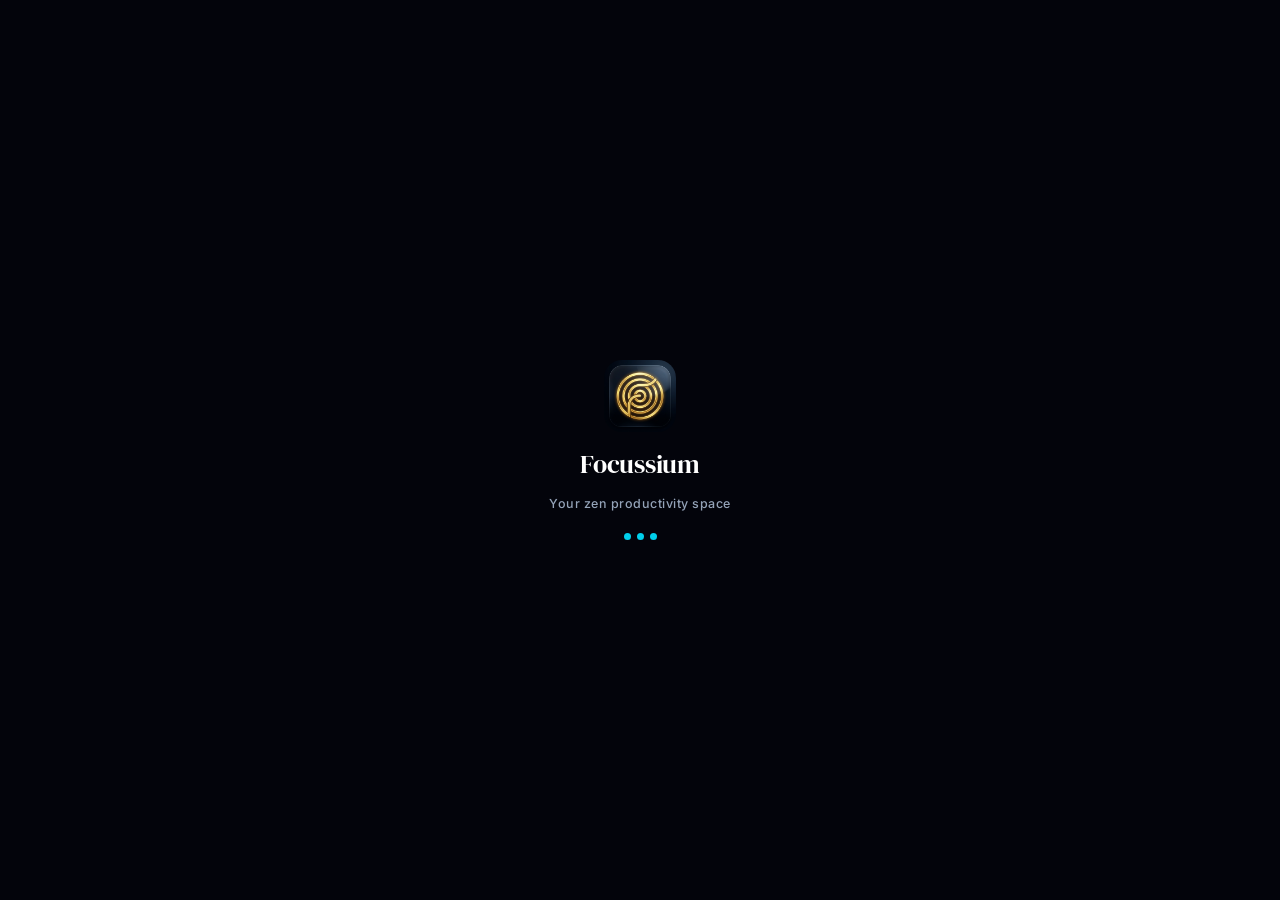
==== index.html @ 16957f42 "fix: remove bottom focus mode button, zero-scroll cozy pomo layout, and revamp weekly vibe section" ====
<!DOCTYPE html>
<html lang="en" data-theme="dark" data-accent="neon">

<head>
    <meta charset="UTF-8">
    <meta name="viewport" content="width=device-width,initial-scale=1,viewport-fit=cover,user-scalable=yes">
    <meta name="description" content="Focussium 3.0 — High-contrast offline-first productivity PWA. Deep focus timer, tasks, brain dump, habits tracker & vibe analytics.">
    <meta name="keywords" content="productivity, pomodoro, focus timer, task manager, PWA, offline, habits">
    <meta name="color-scheme" content="dark light">
    <title>Focussium — Deep Focus Productivity & Habits PWA</title>

    <!-- Localhost live dev cache unregister -->
    <script>
    if (location.hostname === 'localhost' || location.hostname === '127.0.0.1') {
        if ('serviceWorker' in navigator) {
            navigator.serviceWorker.getRegistrations().then(rs => rs.forEach(r => r.unregister()));
        }
    }
    </script>

    <!-- PWA & Mobile Theme -->
    <link rel="manifest" href="manifest.json">
    <meta name="theme-color" content="#D4AF37">
    <meta name="theme-color" content="#03040B" media="(prefers-color-scheme: dark)">
    <meta name="theme-color" content="#F2F0ED" media="(prefers-color-scheme: light)">

    <!-- Apple Mobile -->
    <meta name="apple-mobile-web-app-capable" content="yes">
    <meta name="apple-mobile-web-app-status-bar-style" content="black-translucent">
    <meta name="apple-mobile-web-app-title" content="Focussium">
    <link rel="apple-touch-icon" href="icon-192.png">

    <!-- Favicon -->
    <link rel="icon" type="image/png" sizes="192x192" href="icon-192.png">
    <link rel="icon" type="image/png" sizes="512x512" href="icon-512.png">
    <link rel="shortcut icon" href="icon-192.png">

    <!-- Open Graph / Discord / WhatsApp / Telegram / LinkedIn -->
    <meta property="og:type" content="website">
    <meta property="og:url" content="https://sanjay3226.github.io/Focussium/">
    <meta property="og:site_name" content="Focussium">
    <meta property="og:title" content="Focussium — Deep Focus Productivity & Habits PWA">
    <meta property="og:description" content="Master your focus. High-contrast offline-first PWA with deep focus timer, task manager, habit streaks, focus mini-games, and vibe analytics.">
    <meta property="og:image" content="https://sanjay3226.github.io/Focussium/og-image.png">
    <meta property="og:image:secure_url" content="https://sanjay3226.github.io/Focussium/og-image.png">
    <meta property="og:image:type" content="image/png">
    <meta property="og:image:width" content="1200">
    <meta property="og:image:height" content="675">
    <meta property="og:image:alt" content="Focussium — Deep Focus Productivity PWA Banner">

    <!-- Twitter / X / Discord Large Banner Card -->
    <meta name="twitter:card" content="summary_large_image">
    <meta name="twitter:url" content="https://sanjay3226.github.io/Focussium/">
    <meta name="twitter:title" content="Focussium — Deep Focus Productivity & Habits PWA">
    <meta name="twitter:description" content="Master your focus. High-contrast offline-first PWA with deep focus timer, task manager, habit streaks, focus mini-games, and vibe analytics.">
    <meta name="twitter:image" content="https://sanjay3226.github.io/Focussium/og-image.png">

    <!-- Fonts (DM Serif Display + Inter Hybrid) -->
    <link rel="preconnect" href="https://fonts.googleapis.com">
    <link rel="preconnect" href="https://fonts.gstatic.com" crossorigin>
    <link href="https://fonts.googleapis.com/css2?family=DM+Serif+Display:ital@0;1&family=Inter:wght@300;400;500;600;700;800&display=swap" rel="stylesheet">

    <!-- CSS — modular (tokens first, then reset, then layout) -->
    <link rel="stylesheet" href="css/tokens.css?v=337">
    <link rel="stylesheet" href="css/reset.css?v=337">
    <link rel="stylesheet" href="css/animations.css?v=337">
    <link rel="stylesheet" href="css/layout.css?v=337">
    <link rel="stylesheet" href="css/components.css?v=337">
    <link rel="stylesheet" href="css/pages.css?v=337">
    <link rel="stylesheet" href="css/modals.css?v=337">
    <link rel="stylesheet" href="css/timer.css?v=337">
    <link rel="stylesheet" href="css/charts.css?v=337">
    <link rel="stylesheet" href="css/games.css?v=337">
    <link rel="stylesheet" href="css/vibe-revamp.css?v=337">
</head>

<body>


    <!-- ── Loading Screen ── -->
    <div class="ld-scr" id="loadingScreen">
        <img class="ld-logo" src="icon-512.png" alt="Focussium Logo">
        <div class="ld-title">Focussium</div>
        <div class="ld-sub">Your zen productivity space</div>
        <div class="ld-dots"><span></span><span></span><span></span></div>
    </div>

    <!-- ── Login Screen ── -->
    <div class="login-screen" id="loginScreen">
        <div class="login-card">
            <div class="login-badge-header">
                <img class="login-logo" src="icon-512.png" alt="Focussium Logo">
                <span class="login-version-pill">v3.0 Deep Focus</span>
            </div>
            <h1 class="login-title">Focussium</h1>
            <p class="login-desc">Your <strong>zen sanctuary</strong> for deep work.<br>Built for brains that work differently.</p>

            <div class="auth-box">
                <button class="google-btn" id="googleBtn" data-action="auth-google">
                    <span class="google-btn-icon" id="googleIcon"></span>
                    <span>Continue with Google</span>
                </button>
            </div>

            <div class="login-error" id="loginError"></div>

            <div class="login-footer-row">
                <span class="login-footer-badge" id="loginBadgeLock"><span class="badge-icon" id="loginBadgeLockIcon"></span> Cloud Encrypted Sync</span>
                <span class="login-footer-badge" id="loginBadgeZap"><span class="badge-icon" id="loginBadgeZapIcon"></span> Offline Mode</span>
            </div>
        </div>
    </div>

    <!-- ── Onboarding ── -->
    <div class="onboard-screen" id="onboardScreen">
        <div class="onboard-card">
            <div class="onboard-step active" data-step="0">
                <div class="onboard-hero-badge">
                    <img src="icon-512.png" alt="Focussium" class="onboard-logo-img">
                </div>
                <h2 class="onboard-title">Welcome to Focussium</h2>
                <p class="onboard-desc">Your 30-second zen setup. Tailored for your unique rhythm.</p>
                <div class="onboard-feature-pills">
                    <span class="feat-pill"><span class="pill-icon" id="onboardFeat0"></span> Focus Timer</span>
                    <span class="feat-pill"><span class="pill-icon" id="onboardFeat1"></span> Task Manager</span>
                    <span class="feat-pill"><span class="pill-icon" id="onboardFeat2"></span> Brain Dump</span>
                    <span class="feat-pill"><span class="pill-icon" id="onboardFeat3"></span> Habits</span>
                    <span class="feat-pill"><span class="pill-icon" id="onboardFeat4"></span> Vibe Analytics</span>
                </div>
                <button class="onboard-btn primary" data-action="onboard-next">Begin Setup →</button>
            </div>

            <div class="onboard-step" data-step="1">
                <div class="onboard-step-num">Step 1 of 3</div>
                <h2 class="onboard-title">What should we call you?</h2>
                <p class="onboard-desc">We'll use your name for greetings and vibe reports.</p>
                <input class="onboard-input" id="onboardName" placeholder="Your first name..." maxlength="20" autocomplete="off">
                <div class="onboard-btn-group">
                    <button class="onboard-btn primary" data-action="onboard-next">Continue</button>
                    <button class="onboard-skip" data-action="onboard-next">Skip for now</button>
                </div>
            </div>

            <div class="onboard-step" data-step="2">
                <div class="onboard-step-num">Step 2 of 3</div>
                <h2 class="onboard-title">Pick your accent vibe</h2>
                <p class="onboard-desc">Choose a colour tone that calms your mind.</p>
                <div class="onboard-colors" id="onboardColors"></div>
                <button class="onboard-btn primary" data-action="onboard-next">Continue</button>
            </div>

            <div class="onboard-step" data-step="3">
                <div class="onboard-step-num">Step 3 of 3</div>
                <h2 class="onboard-title">Light or Dark mode?</h2>
                <p class="onboard-desc">Select your preferred space aesthetic.</p>
                <div class="onboard-themes">
                    <button class="onboard-theme active" data-theme="dark" data-action="onboard-theme">
                        <span class="theme-icon" id="onboardThemeDark"></span> Dark
                    </button>
                    <button class="onboard-theme" data-theme="light" data-action="onboard-theme">
                        <span class="theme-icon" id="onboardThemeLight"></span> Light
                    </button>
                    <button class="onboard-theme" data-theme="system" data-action="onboard-theme">
                        <span class="theme-icon" id="onboardThemeAuto"></span> Auto
                    </button>
                </div>
                <button class="onboard-btn primary" data-action="onboard-next">Continue</button>
            </div>

            <div class="onboard-step" data-step="4">
                <div class="onboard-hero-badge final-badge" id="onboardFinalBadge"></div>
                <h2 class="onboard-title">You're All Set!</h2>
                <p class="onboard-desc">Your customised zen space is ready for deep flow.</p>
                <button class="onboard-btn primary pulse" data-action="onboard-done">Enter Zen Space</button>
            </div>

            <div class="onboard-dots" id="onboardDots"></div>
        </div>
    </div>

    <!-- ══════════════════════ MAIN APP ══════════════════════ -->
    <div class="app" id="app">
        <div class="sync-indicator" id="syncIndicator" title="Sync status"></div>

        <!-- Header -->
        <header class="header">
            <div class="header-top">
                <div class="header-left" id="headerProfileBtn" data-action="open-account" title="View Profile & XP">
                    <div class="avatar-wrapper">
                        <img class="avatar" id="userAvatar" src="" alt="Avatar" style="display:none;">
                        <div class="avatar-fallback" id="userAvatarFallback"></div>
                        <div class="user-level-badge" id="userLevelBadge">1</div>
                    </div>
                    <div class="header-titles">
                        <span class="greeting" id="greeting">Good morning</span>
                        <div class="xp-bar-container" title="Experience Points">
                            <div class="xp-bar-fill" id="xpBarFill"></div>
                        </div>
                    </div>
                </div>
                <div class="header-right">
                    <button class="header-btn" id="headerDumpBtn" data-action="nav-dump" title="Brain Dump"></button>
                    <button class="header-btn" id="headerSettingsBtn" data-action="open-settings" title="Settings"></button>
                </div>
            </div>
            <div class="clock-hero-wrap">
                <div class="clock" id="clock">12:00<span class="clock-period">AM</span></div>
                <div class="date-chip" id="dateDisplay">
                    <span class="date-chip-icon" id="dateCalendarIcon"></span>
                    <span class="date-chip-text">Sunday, Aug 23</span>
                </div>
            </div>
        </header>

        <!-- Content -->
        <main class="content">

            <!-- ── HOME ── -->
            <section class="page active" data-page="home">
                <div class="page-header">
                    <span class="page-icon" id="pageIconHome"></span>
                    <h2>Dashboard</h2>
                </div>

                <!-- Quote -->
                <div class="daily-quote-card" id="dailyQuoteCard" style="display:none;">
                    <div class="quote-sparkle" id="quoteSparkleIcon"></div>
                    <div class="quote-content">
                        <p class="quote-text" id="dailyQuoteText">"Loading your zen space..."</p>
                        <p class="quote-author" id="dailyQuoteAuthor">— Focussium</p>
                    </div>
                </div>

                <!-- Progress Ring -->
                <div class="progress-card">
                    <div class="progress-ring-container">
                        <svg class="progress-ring" viewBox="0 0 120 120">
                            <defs>
                                <linearGradient id="progressGradient" x1="0%" y1="0%" x2="100%" y2="100%">
                                    <stop offset="0%" stop-color="var(--ac)"/>
                                    <stop offset="100%" stop-color="var(--acl)"/>
                                </linearGradient>
                            </defs>
                            <circle class="progress-ring-bg" cx="60" cy="60" r="52"/>
                            <circle class="progress-ring-fg" cx="60" cy="60" r="52" id="progressRingCircle"/>
                        </svg>
                        <div class="progress-ring-inner">
                            <div class="progress-percent" id="progressPercent">0%</div>
                            <div class="progress-label">Today</div>
                        </div>
                    </div>
                    <div class="progress-details">
                        <div class="progress-detail">
                            <div class="progress-detail-value" id="progressTasks">0/0</div>
                            <div class="progress-detail-label">Tasks</div>
                        </div>
                        <div class="progress-detail">
                            <div class="progress-detail-value" id="progressFocus">0m</div>
                            <div class="progress-detail-label">Focus</div>
                        </div>
                        <div class="progress-detail">
                            <div class="progress-detail-value" id="progressStreak">0</div>
                            <div class="progress-detail-label">Streak</div>
                        </div>
                    </div>
                </div>

                <!-- Weekly Snapshot -->
                <div class="week-snapshot">
                    <div class="week-snapshot-header">
                        <div class="week-snapshot-left">
                            <div class="week-snapshot-label">Weekly Score</div>
                            <div class="week-snapshot-score-row">
                                <div class="week-snapshot-score" id="homeWeekScore">0</div>
                                <div class="week-snapshot-trend" id="homeWeekTrend"></div>
                            </div>
                        </div>
                        <button class="week-snapshot-link" data-action="nav-report">
                            <span>Full Report</span>
                            <span id="weekArrowIcon"></span>
                        </button>
                    </div>
                    <div class="week-mini-chart" id="weekMiniChart"></div>
                    <div class="week-insight" id="weekInsight">Start your week strong.</div>
                </div>

                <!-- Stats Grid -->
                <div class="stats-grid">
                    <div class="stat-card">
                        <div class="stat-icon" id="statIcon0"></div>
                        <div class="stat-value" id="statValue0">0</div>
                        <div class="stat-label">Today's Tasks</div>
                    </div>
                    <div class="stat-card">
                        <div class="stat-icon" id="statIcon1"></div>
                        <div class="stat-value" id="statValue1">0</div>
                        <div class="stat-label">Completed</div>
                    </div>
                    <div class="stat-card">
                        <div class="stat-icon" id="statIcon2"></div>
                        <div class="stat-value" id="statValue2">0</div>
                        <div class="stat-label">Focus Min</div>
                    </div>
                    <div class="stat-card">
                        <div class="stat-icon" id="statIcon3"></div>
                        <div class="stat-value" id="statValue3">0</div>
                        <div class="stat-label">Day Streak</div>
                    </div>
                </div>

                <!-- Habits Preview (v3.0) -->
                <div class="section-header">
                    <div class="section-title">Today's Habits</div>
                    <button class="section-link" data-action="nav-habits">View all</button>
                </div>
                <div id="homeHabitsPreview"></div>

                <!-- Up Next -->
                <div class="section-header" style="margin-top:18px;">
                    <div class="section-title">Up Next</div>
                    <button class="section-link" data-action="nav-tasks">View all</button>
                </div>
                <div class="tasks-container" id="homeTasksPreview"></div>
            </section>

            <!-- ── TASKS ── -->
            <section class="page" data-page="tasks">
                <div class="page-header">
                    <span class="page-icon" id="pageIconTasks"></span>
                    <h2>Tasks</h2>
                </div>
                <div class="list-creator">
                    <input class="list-creator-input" id="newListInput" placeholder="New list..." maxlength="20">
                    <button class="list-creator-btn" data-action="tasks-create-list">Add</button>
                </div>
                <div class="tabs-container" id="taskTabs"></div>
                <div class="task-tools-bar" id="taskToolsBar"></div>
                <div class="tasks-container" id="tasksContainer"></div>
            </section>

            <!-- ── BRAIN DUMP ── -->
            <section class="page" data-page="dump">
                <div class="page-header">
                    <span class="page-icon" id="pageIconDump"></span>
                    <h2>Brain Dump</h2>
                </div>
                <div class="dump-composer">
                    <textarea class="dump-textarea" id="dumpTextarea" placeholder="What's on your mind? Just dump it here..." maxlength="500"></textarea>
                    <button class="dump-send-btn" id="dumpSendBtn" data-action="dump-add"></button>
                </div>
                <div class="dumps-container" id="dumpsContainer"></div>

                <!-- Mood Logger -->
                <div class="mood-logger-card">
                    <div class="mood-logger-header">
                        <span class="mood-logger-icon" id="moodLoggerIcon"></span>
                        <span style="font-weight:700;">Daily Energy Vibe</span>
                    </div>
                    <p class="mood-logger-subtitle">Log your current mental frequency to trace focus trends.</p>
                    <div class="mood-selectors" id="moodSelectors">
                        <button class="mood-btn calm"    data-action="log-mood" data-mood="calm"    title="Calm Zen"><span class="mood-btn-icon" id="moodBtnCalm"></span> Calm</button>
                        <button class="mood-btn high"    data-action="log-mood" data-mood="high"    title="High Energy"><span class="mood-btn-icon" id="moodBtnHigh"></span> Sparked</button>
                        <button class="mood-btn flow"    data-action="log-mood" data-mood="flow"    title="Deep Flow"><span class="mood-btn-icon" id="moodBtnFlow"></span> Flow</button>
                        <button class="mood-btn tired"   data-action="log-mood" data-mood="tired"   title="Resting"><span class="mood-btn-icon" id="moodBtnTired"></span> Resting</button>
                        <button class="mood-btn clouded" data-action="log-mood" data-mood="clouded" title="Overwhelmed"><span class="mood-btn-icon" id="moodBtnClouded"></span> Clouded</button>
                    </div>
                </div>
            </section>

            <!-- ── HABITS (v3.0 new page) ── -->
            <section class="page" data-page="habits">
                <div class="page-header">
                    <span class="page-icon" id="pageIconHabits"></span>
                    <h2>Habits</h2>
                </div>
                <div id="habitsContainer"></div>
            </section>

            <!-- ── FOCUS ── -->
            <section class="page" data-page="focus">
                <div class="page-header">
                    <span class="page-icon" id="pageIconFocus"></span>
                    <h2>Focus</h2>
                </div>
                <div class="pomo-container">
                    <div class="pomo-mode-tabs">
                        <button class="pomo-mode-tab active" data-mode="focus"  data-action="pomo-mode">Focus</button>
                        <button class="pomo-mode-tab"        data-mode="break"  data-action="pomo-mode">Break</button>
                        <button class="pomo-mode-tab"        data-mode="long"   data-action="pomo-mode">Long</button>
                    </div>

                    <div class="pomo-timer" id="pomoTimer">
                        <svg class="pomo-ring-bg" viewBox="0 0 280 280">
                            <circle cx="140" cy="140" r="130"/>
                        </svg>
                        <svg class="pomo-ring-fg" viewBox="0 0 280 280">
                            <defs>
                                <linearGradient id="pomoGradient" x1="0%" y1="0%" x2="100%" y2="100%">
                                    <stop offset="0%" stop-color="var(--ac)"/>
                                    <stop offset="100%" stop-color="var(--acl)"/>
                                </linearGradient>
                            </defs>
                            <circle cx="140" cy="140" r="130" id="pomoRingCircle"/>
                        </svg>
                        <div class="pomo-glow"></div>
                        <div class="pomo-inner">
                            <div class="pomo-time" id="pomoTime">25:00</div>
                            <div class="pomo-mode-label" id="pomoModeLabel">Focus Time</div>
                        </div>
                    </div>

                    <div class="pomo-controls">
                        <button class="pomo-ctrl-btn secondary" data-action="pomo-reset" id="pomoResetBtn"></button>
                        <button class="pomo-ctrl-btn primary"   data-action="pomo-toggle" id="pomoPlayBtn"></button>
                        <button class="pomo-ctrl-btn secondary" data-action="pomo-skip"  id="pomoSkipBtn"></button>
                    </div>

                    <div class="pomo-session-dots" id="pomoSessionDots"></div>

                    <div class="pomo-live-insight-wrapper">
                        <div class="pomo-live-insight" id="pomoLiveInsight"></div>
                    </div>

                    <!-- Ambient sounds -->
                    <div class="ambient-compact-row">
                        <div class="ambient-icons-group">
                            <button class="ambient-icon-btn active" data-sound="none"     data-action="pomo-ambient" title="Silence" id="ambientBtnNone"></button>
                            <button class="ambient-icon-btn"        data-sound="rain"     data-action="pomo-ambient" title="Rainfall" id="ambientBtnRain"></button>
                            <button class="ambient-icon-btn"        data-sound="waves"    data-action="pomo-ambient" title="Ocean Waves" id="ambientBtnWaves"></button>
                            <button class="ambient-icon-btn"        data-sound="binaural" data-action="pomo-ambient" title="Binaural" id="ambientBtnBinaural"></button>
                            <button class="ambient-icon-btn"        data-sound="brown"    data-action="pomo-ambient" title="Deep Hum" id="ambientBtnBrown"></button>
                        </div>
                        <div class="ambient-slider-container">
                            <span class="ambient-slider-icon" id="ambientVolIcon"></span>
                            <input type="range" class="ambient-slider-premium" id="ambientVolumeSlider"
                                   min="0" max="100" value="40" style="--val:40%"
                                   data-action="pomo-ambient-vol">
                        </div>
                    </div>

                </div>
            </section>

            <!-- ── REPORT ── -->
            <section class="page" data-page="report">
                <div class="page-header">
                    <span class="page-icon" id="pageIconReport"></span>
                    <h2>Weekly Vibe</h2>
                </div>

                <div class="report-mode-panel">
                    <div class="report-mode-switch">
                        <button class="report-mode-btn active" id="reportModeWeekBtn"  data-action="report-mode" data-mode="week">Week</button>
                        <button class="report-mode-btn"        id="reportModeMonthBtn" data-action="report-mode" data-mode="month">Month</button>
                    </div>
                    <div class="report-mode-insight" id="reportModeInsight">Building steady momentum.</div>
                </div>

                <div class="week-nav report-week-only">
                    <button class="week-nav-btn" data-action="report-week" data-dir="-1" id="weekPrevBtn" aria-label="Previous week"></button>
                    <div class="week-nav-center">
                        <span class="week-nav-label" id="weekNavLabel">This Week</span>
                        <span class="week-nav-sub" id="weekNavRange"></span>
                    </div>
                    <button class="week-nav-btn" data-action="report-week" data-dir="1"  id="weekNextBtn" aria-label="Next week"></button>
                </div>

                <div class="week-nav report-month-only">
                    <button class="week-nav-btn" data-action="report-month" data-dir="-1" id="monthPrevBtn" aria-label="Previous month"></button>
                    <div class="week-nav-center">
                        <span class="week-nav-label" id="monthNavLabel">This Month</span>
                    </div>
                    <button class="week-nav-btn" data-action="report-month" data-dir="1"  id="monthNextBtn" aria-label="Next month"></button>
                </div>

                <!-- Score Hero -->
                <div class="score-hero report-week-only">
                    <div class="score-hero-main">
                        <div class="score-hero-label">Weekly Productivity Vibe</div>
                        <div class="vibe-gauge-wrapper">
                            <svg class="vibe-gauge-svg" viewBox="0 0 140 140">
                                <defs>
                                    <linearGradient id="vibeGaugeGrad" x1="0%" y1="0%" x2="100%" y2="100%">
                                        <stop offset="0%" stop-color="var(--ac)"/>
                                        <stop offset="100%" stop-color="var(--acl)"/>
                                    </linearGradient>
                                </defs>
                                <circle class="vibe-gauge-bg"   cx="70" cy="70" r="60"/>
                                <circle class="vibe-gauge-fill" cx="70" cy="70" r="60" id="reportVibeGaugeCircle"/>
                            </svg>
                            <div class="vibe-gauge-inner">
                                <div class="vibe-gauge-score" id="reportScoreValue">0</div>
                                <div class="vibe-gauge-label">Score</div>
                            </div>
                        </div>
                        <div class="vibe-rating-title" id="reportVibeTitle">Resting Flow</div>
                    </div>
                    <div class="score-breakdown" id="scoreBreakdownList"></div>
                </div>

                <!-- Unified KPI Metric Grid (No Duplicates) -->
                <div class="report-stats" id="reportStats"></div>

                <!-- Weekly Rhythm & Day Timeline -->
                <div class="report-card report-week-only expanded" id="reportCardHeatmap">
                    <div class="report-card-header" data-action="report-collapse" data-card="reportCardHeatmap">
                        <div class="report-card-header-left">
                            <span class="report-card-icon" id="reportHeatIcon"></span>
                            <span>Weekly Rhythm &amp; Timeline</span>
                        </div>
                        <span class="report-card-chevron" id="reportHeatChevron"></span>
                    </div>
                    <div class="report-card-body">
                        <div class="report-week-timeline" id="reportWeekTimeline"></div>
                        <div class="heatmap-grid" id="reportHeatGrid" style="display:none;"></div>
                    </div>
                </div>

                <!-- Analytics chart -->
                <div class="report-card report-week-only expanded" id="reportCardAnalytics">
                    <div class="report-card-header" data-action="report-collapse" data-card="reportCardAnalytics">
                        <div class="report-card-header-left">
                            <span class="report-card-icon" id="reportChartIcon0"></span>
                            <span>Productivity Analytics</span>
                        </div>
                        <span class="report-card-chevron" id="reportAnalyticsChevron"></span>
                    </div>
                    <div class="report-card-body">
                        <div class="chart-tabs">
                            <button class="chart-tab-btn active" id="chartTabTasksBtn" data-action="report-chart-tab" data-tab="tasks">Tasks Done</button>
                            <button class="chart-tab-btn"        id="chartTabFocusBtn" data-action="report-chart-tab" data-tab="focus">Focus Minutes</button>
                        </div>
                        <div class="line-chart-container" id="analyticsChart"></div>
                    </div>
                </div>

                <!-- Monthly calendar -->
                <div class="report-card monthly-card report-month-only expanded" id="reportCardMonth">
                    <div class="report-card-header" data-action="report-collapse" data-card="reportCardMonth">
                        <div class="report-card-header-left">
                            <span class="report-card-icon" id="reportMonthIcon"></span>
                            <span id="monthLabel">Monthly Overview</span>
                        </div>
                        <span class="report-card-chevron" id="reportMonthChevron"></span>
                    </div>
                    <div class="report-card-body">
                        <div class="month-stats" id="monthStats"></div>
                        <div class="month-sparkline-container" id="monthSparklineContainer"></div>
                        <div class="month-calendar" id="monthCalendar"></div>
                        <div class="month-insight" id="monthInsight"></div>
                    </div>
                </div>

                <!-- Day drill-down -->
                <div class="report-card expanded" id="reportCardDayDetail">
                    <div class="report-card-header" data-action="report-collapse" data-card="reportCardDayDetail">
                        <div class="report-card-header-left">
                            <span class="report-card-icon" id="reportDayIcon"></span>
                            <span>Day Details</span>
                        </div>
                        <span class="report-card-chevron" id="reportDayChevron"></span>
                    </div>
                    <div class="report-card-body" id="reportDayDetailBody"></div>
                </div>

                <!-- Habits heatmap (v3.0) -->
                <div class="report-card report-week-only expanded" id="reportCardHabits">
                    <div class="report-card-header" data-action="report-collapse" data-card="reportCardHabits">
                        <div class="report-card-header-left">
                            <span class="report-card-icon" id="reportHabitsCardIcon"></span>
                            <span>Weekly Habit Rhythm</span>
                        </div>
                        <span class="report-card-chevron" id="reportHabitsChevron"></span>
                    </div>
                    <div class="report-card-body" id="reportHabitsHeatmap"></div>
                </div>

                <!-- Consistency Streak (v3.1) -->
                <div class="report-card expanded" id="reportCardStreak">
                    <div class="report-card-header" data-action="report-collapse" data-card="reportCardStreak">
                        <div class="report-card-header-left">
                            <span class="report-card-icon" id="reportStreakCardIcon"></span>
                            <span>Consistency Streak</span>
                        </div>
                        <span class="report-card-chevron" id="reportStreakChevron"></span>
                    </div>
                    <div class="report-card-body" id="reportStreakBody"></div>
                </div>

                <!-- AI Insights -->
                <div class="ai-insights-card">
                    <div class="ai-insights-badge">
                        <span id="aiInsightsIcon"></span>
                        <span>AI Insights</span>
                    </div>
                    <div class="ai-insights-content" id="aiInsightsContent"></div>
                </div>

                <button class="download-btn" data-action="report-download">
                    <span id="downloadIcon"></span>
                    <span>Download Report</span>
                </button>
            </section>

            <!-- ── GAMES ── -->
            <section class="page" data-page="games">
                <div class="page-header">
                    <span class="page-icon" id="pageIconGames"></span>
                    <h2>Focus Games</h2>
                </div>

                <div id="gamesLibrary"></div>
            </section>

        </main>

        <!-- ── Bottom Nav ── -->
        <nav class="bottom-nav" role="navigation" aria-label="Main navigation">
            <button class="nav-item active" data-page="home"   data-action="nav-go" aria-label="Home">
                <span class="nav-icon" id="navIconHome"></span>
                <span class="nav-label">Home</span>
            </button>
            <button class="nav-item" data-page="tasks"  data-action="nav-go" aria-label="Tasks">
                <span class="nav-icon" id="navIconTasks"></span>
                <span class="nav-label">Tasks</span>
                <span class="nav-badge" id="navBadgeTasks"></span>
            </button>
            <button class="nav-item" data-page="habits" data-action="nav-go" aria-label="Habits">
                <span class="nav-icon" id="navIconHabits"></span>
                <span class="nav-label">Habits</span>
            </button>
            <button class="nav-item" data-page="focus"  data-action="nav-go" aria-label="Focus timer">
                <span class="nav-icon" id="navIconFocus"></span>
                <span class="nav-label">Focus</span>
            </button>
            <button class="nav-item" data-page="games"  data-action="nav-go" aria-label="Focus games">
                <span class="nav-icon" id="navIconGames"></span>
                <span class="nav-label">Games</span>
            </button>
            <button class="nav-item" data-page="report" data-action="nav-go" aria-label="Weekly report">
                <span class="nav-icon" id="navIconReport"></span>
                <span class="nav-label">Vibe</span>
            </button>
        </nav>

        <!-- Game Arena Overlay -->
        <div class="game-arena" id="gameArena" role="dialog" aria-modal="true" aria-label="Game arena">
            <div class="arena-header">
                <div class="arena-title-wrap">
                    <span class="arena-game-icon" id="arenaGameIcon"></span>
                    <span class="arena-game-name" id="arenaGameTitle">Mini-Game</span>
                </div>
                <div class="arena-actions">
                    <span class="arena-sparks-pill" id="arenaSparksCount">0 Sparks</span>
                    <button class="arena-close-btn" data-action="exit-game" title="Exit Game">
                        <svg width="18" height="18" viewBox="0 0 24 24" fill="none" stroke="currentColor" stroke-width="2.4" stroke-linecap="round"><path d="M6 6L18 18"/><path d="M18 6L6 18"/></svg>
                    </button>
                </div>
            </div>
            <div class="arena-body" id="arenaBody"></div>
        </div>

        <!-- FAB -->
        <button class="fab" id="fabButton" data-action="tasks-open-add" aria-label="Add new task">
            <span id="fabIcon"></span>
        </button>
    </div>

    <!-- ══ MODALS ══ -->

    <!-- Add/Edit Task -->
    <div class="modal" id="addTaskModal" role="dialog" aria-modal="true" aria-label="Task editor">
        <div class="modal-sheet">
            <div class="modal-handle"></div>
            <button class="account-close-btn" data-action="modal-close" data-modal="addTaskModal" title="Close"><span id="closeAddTaskModalIcon"></span></button>
            <div class="modal-title" id="taskModalTitle">New Task</div>

            <div class="form-group">
                <label class="form-label">
                    <span id="formIconTitle"></span>
                    What needs doing?
                </label>
                <input class="form-input" id="taskTitleInput" placeholder="Reply to emails, Read chapter..." maxlength="100" autocomplete="off">
            </div>

            <div class="form-group">
                <label class="form-label">
                    <span id="formIconNotes"></span>
                    Notes <span class="form-hint">optional</span>
                </label>
                <input class="form-input" id="taskNotesInput" placeholder="Extra details..." maxlength="200" autocomplete="off">
            </div>

            <div class="form-row">
                <div class="form-group">
                    <label class="form-label">
                        <span id="formIconDate"></span>
                        When?
                    </label>
                    <input type="date" class="form-input" id="taskDateInput">
                </div>
                <div class="form-group">
                    <label class="form-label">
                        <span id="formIconTime"></span>
                        Time?
                    </label>
                    <input type="time" class="form-input" id="taskTimeInput">
                </div>
            </div>

            <div class="form-row">
                <div class="form-group">
                    <label class="form-label">Urgency?</label>
                    <select class="form-select" id="taskPrioritySelect">
                        <option value="none">No rush</option>
                        <option value="low">Low</option>
                        <option value="medium">Medium</option>
                        <option value="high">High!</option>
                    </select>
                </div>
                <div class="form-group">
                    <label class="form-label">List?</label>
                    <select class="form-select" id="taskListSelect"></select>
                </div>
            </div>

            <div class="form-group">
                <label class="form-label">
                    Repeat? <span class="form-hint">auto-creates next</span>
                </label>
                <div class="pills-container" id="repeatPills"></div>
                <div class="custom-repeat-row" id="customRepeatRow">
                    <span>Every</span>
                    <input type="number" class="custom-repeat-input" id="customRepeatDays" min="1" max="365" value="3">
                    <span>days</span>
                </div>
            </div>

            <div class="form-group">
                <label class="form-label">
                    Steps <span class="form-hint">break it down</span>
                </label>
                <div class="subtasks-list" id="subtasksList"></div>
                <div class="subtask-adder">
                    <input class="subtask-adder-input" id="subtaskInput" placeholder="Add step..." maxlength="60" autocomplete="off">
                    <button class="subtask-adder-btn" data-action="tasks-add-subtask">+</button>
                </div>
            </div>

            <input type="hidden" id="editingTaskId" value="">
            <button class="form-submit-btn" id="taskSubmitBtn" data-action="tasks-submit">Add Task</button>
            <button class="form-delete-btn" id="taskDeleteBtn" data-action="tasks-delete-from-modal" style="display:none">Delete Task</button>
        </div>
    </div>

    <!-- Settings -->
    <div class="modal" id="settingsModal" role="dialog" aria-modal="true" aria-label="Settings">
        <div class="modal-sheet">
            <div class="modal-handle"></div>
            <button class="account-close-btn" data-action="settings-close" title="Close Settings"><span id="closeSettingsModalIcon"></span></button>
            <div class="modal-title">Settings</div>

            <div class="settings-section">
                <div class="settings-section-title">Personalize</div>

                <div class="settings-row">
                    <div class="settings-row-left">
                        <div class="settings-row-icon" id="settingsThemeIcon"></div>
                        <div class="settings-row-text">
                            <h4>Theme</h4><p>Light, dark or auto</p>
                        </div>
                    </div>
                    <div class="theme-buttons">
                        <button class="theme-btn" data-theme="dark"   data-action="settings-theme">Dark</button>
                        <button class="theme-btn" data-theme="light"  data-action="settings-theme">Light</button>
                        <button class="theme-btn" data-theme="system" data-action="settings-theme">Auto</button>
                    </div>
                </div>

                <div class="settings-row column">
                    <div class="settings-row-left">
                        <div class="settings-row-icon" id="settingsAccentIcon"></div>
                        <div class="settings-row-text">
                            <h4>Accent Color</h4><p>Pick your vibe</p>
                        </div>
                    </div>
                    <div class="accent-buttons" id="accentButtons"></div>
                    <div class="custom-color-picker" id="customColorPicker">
                        <div class="custom-color-header">
                            <div class="custom-color-swatch" id="customColorSwatch"></div>
                            <span class="custom-color-label">Custom Color</span>
                        </div>
                        <div class="custom-color-input-row">
                            <span class="custom-color-hash">#</span>
                            <input type="text"  class="custom-color-input"  id="customHexInput"    placeholder="FF5733" maxlength="6" autocomplete="off" spellcheck="false">
                            <input type="color" class="custom-color-native" id="customColorNative" value="#00cfeb" title="Pick from palette">
                            <button class="custom-color-apply" id="customColorApply" data-action="settings-apply-custom-color">Apply</button>
                        </div>
                    </div>
                </div>

                <div class="settings-row column">
                    <div class="settings-row-left">
                        <div class="settings-row-icon" id="settingsAvatarIcon"></div>
                        <div class="settings-row-text">
                            <h4>Profile Avatar</h4><p>Choose your identity</p>
                        </div>
                    </div>
                    <div class="avatar-buttons" id="avatarButtons"></div>
                    <input type="file" id="avatarFileInput" accept="image/*" style="display:none" data-action="settings-avatar-upload">
                </div>
            </div>

            <div class="settings-section">
                <div class="settings-section-title">Sound</div>
                <div class="settings-row">
                    <div class="settings-row-left">
                        <div class="settings-row-icon" id="settingsSoundIcon"></div>
                        <div class="settings-row-text">
                            <h4>Sound Effects</h4><p>Clicks &amp; chimes</p>
                        </div>
                    </div>
                    <div class="toggle" id="soundToggle" data-action="settings-toggle-sound" role="switch"></div>
                </div>
                <div class="settings-row column">
                    <div class="settings-row-left">
                        <div class="settings-row-text">
                            <h4>Sound Palette</h4><p>Zen Chimes or Retro Synth</p>
                        </div>
                    </div>
                    <div class="palette-buttons" id="paletteButtonsContainer"></div>
                </div>
            </div>

            <div class="settings-section">
                <div class="settings-section-title">Pomodoro</div>
                <div class="settings-row">
                    <div class="settings-row-left"><div class="settings-row-text"><h4>Focus Duration</h4><p>Minutes per session</p></div></div>
                    <div class="stepper">
                        <button class="stepper-btn" data-action="settings-adjust" data-key="focusDur" data-delta="-5">−</button>
                        <span class="stepper-value" id="focusDurValue">25</span>
                        <span class="stepper-unit">min</span>
                        <button class="stepper-btn" data-action="settings-adjust" data-key="focusDur" data-delta="5">+</button>
                    </div>
                </div>
                <div class="settings-row">
                    <div class="settings-row-left"><div class="settings-row-text"><h4>Short Break</h4><p>Rest between sessions</p></div></div>
                    <div class="stepper">
                        <button class="stepper-btn" data-action="settings-adjust" data-key="breakDur" data-delta="-1">−</button>
                        <span class="stepper-value" id="breakDurValue">5</span>
                        <span class="stepper-unit">min</span>
                        <button class="stepper-btn" data-action="settings-adjust" data-key="breakDur" data-delta="1">+</button>
                    </div>
                </div>
                <div class="settings-row">
                    <div class="settings-row-left"><div class="settings-row-text"><h4>Long Break</h4><p>After completing a set</p></div></div>
                    <div class="stepper">
                        <button class="stepper-btn" data-action="settings-adjust" data-key="longDur" data-delta="-5">−</button>
                        <span class="stepper-value" id="longDurValue">15</span>
                        <span class="stepper-unit">min</span>
                        <button class="stepper-btn" data-action="settings-adjust" data-key="longDur" data-delta="5">+</button>
                    </div>
                </div>
                <div class="settings-row">
                    <div class="settings-row-left"><div class="settings-row-text"><h4>Sessions per Set</h4><p>Before long break</p></div></div>
                    <div class="stepper">
                        <button class="stepper-btn" data-action="settings-adjust" data-key="sessions" data-delta="-1">−</button>
                        <span class="stepper-value" id="sessionsValue">4</span>
                        <button class="stepper-btn" data-action="settings-adjust" data-key="sessions" data-delta="1">+</button>
                    </div>
                </div>
            </div>

            <div class="settings-section">
                <div class="settings-section-title">Account</div>
                <div class="settings-row">
                    <div class="settings-row-left">
                        <div class="settings-row-text">
                            <h4>Email</h4><p id="userEmailDisplay">—</p>
                        </div>
                    </div>
                </div>
                <div class="settings-row">
                    <div class="settings-row-left">
                        <div class="settings-row-text"><h4>Clear All Data</h4></div>
                    </div>
                    <button class="danger-btn" data-action="settings-clear-data">Clear</button>
                </div>
            </div>

            <button class="signout-btn" data-action="auth-signout">Sign Out</button>
        </div>
    </div>

    <!-- Account Profile -->
    <div class="modal" id="accountModal" role="dialog" aria-modal="true" aria-label="Account Profile">
        <div class="modal-sheet account-sheet">
            <div class="modal-handle"></div>
            <button class="account-close-btn" data-action="account-close" title="Close Profile"><span id="closeAccountModalIcon"></span></button>

            <div class="account-card-header">
                <div class="account-avatar-ring">
                    <img id="accountAvatar" src="" alt="Avatar" style="display:none;" onerror="this.style.display='none'; const fb=document.getElementById('accountAvatarFallback'); if(fb) fb.style.display='flex';">
                    <div class="account-avatar-fallback" id="accountAvatarFallback">F</div>
                    <div class="account-lvl-badge" id="accountLevel">1</div>
                </div>
                <div class="account-identity">
                    <h3 class="account-name" id="accountName">Focus Warrior</h3>
                    <p class="account-email" id="accountEmail">—</p>
                    <span class="account-rank-pill" id="accountRank">Focus Initiate</span>
                </div>
            </div>

            <div class="account-xp-card">
                <div class="account-xp-top">
                    <span class="account-xp-label">EXPERIENCE POINTS (XP)</span>
                    <span class="account-xp-val" id="accountXpText">0 / 800 XP</span>
                </div>
                <div class="account-xp-track">
                    <div class="account-xp-bar" id="accountXpFill"></div>
                </div>
                <div class="account-xp-sub">Earn XP: +1 XP/min focus • +10 XP/task • +25 XP/habit day</div>
            </div>

            <div class="account-stats-section">
                <div class="account-stats-title">KEY PERFORMANCE</div>
                <div class="account-stats-grid">
                    <div class="ac-stat-box"><div class="ac-stat-num" id="accountStatTasks">0</div><div class="ac-stat-lbl">Tasks Done</div></div>
                    <div class="ac-stat-box"><div class="ac-stat-num" id="accountStatFocus">0m</div><div class="ac-stat-lbl">Focus Time</div></div>
                    <div class="ac-stat-box"><div class="ac-stat-num" id="accountStatStreak">0</div><div class="ac-stat-lbl">Day Streak</div></div>
                    <div class="ac-stat-box"><div class="ac-stat-num" id="accountStatHabits">0</div><div class="ac-stat-lbl">Habit Days</div></div>
                </div>
            </div>

            <div class="account-actions">
                <button class="account-btn secondary" data-action="account-export">Export Data</button>
                <button class="account-btn" id="accountSignBtn" data-action="account-sign-out">Sign Out</button>
            </div>
        </div>
    </div>

    <!-- Fullscreen Pomodoro -->
    <div class="fullscreen-pomo" id="fullscreenPomo">
        <div class="fs-bg" id="fsBg"></div>
        <button class="fs-close-btn" data-action="pomo-exit-fullscreen" id="fsCloseBtn" title="Exit Focus Mode">
            <svg viewBox="0 0 24 24" fill="none" stroke="currentColor" stroke-width="2.5" stroke-linecap="round" stroke-linejoin="round" style="width:20px;height:20px;"><line x1="18" y1="6" x2="6" y2="18"/><line x1="6" y1="6" x2="18" y2="18"/></svg>
        </button>
        <div class="fs-time" id="fsTime">25:00</div>
        <div class="fs-label" id="fsLabel">Focus Time</div>
        <div class="fs-controls">
            <button class="pomo-ctrl-btn secondary" data-action="pomo-reset" id="fsResetBtn">
                <svg viewBox="0 0 24 24" fill="none" stroke="currentColor" stroke-width="2.2" stroke-linecap="round" stroke-linejoin="round" style="width:20px;height:20px;"><path d="M3 12a9 9 0 1 0 9-9 9.75 9.75 0 0 0-6.74 2.74L3 8"/><path d="M3 3v5h5"/></svg>
            </button>
            <button class="pomo-ctrl-btn primary" data-action="pomo-toggle" id="fsPlayBtn">
                <svg viewBox="0 0 24 24" fill="currentColor" style="width:24px;height:24px;"><polygon points="5,3 19,12 5,21"/></svg>
            </button>
            <button class="pomo-ctrl-btn secondary" data-action="pomo-skip" id="fsSkipBtn">
                <svg viewBox="0 0 24 24" fill="none" stroke="currentColor" stroke-width="2.2" stroke-linecap="round" stroke-linejoin="round" style="width:20px;height:20px;"><polygon points="5 4 15 12 5 20 5 4"/><line x1="19" y1="5" x2="19" y2="19"/></svg>
            </button>
        </div>
    </div>

    <!-- Command Glass (Ctrl+K) -->
    <div class="cmd-glass" id="cmdGlass" role="dialog" aria-modal="true" aria-label="Quick add">
        <div class="cmd-glass-bg" data-action="cmdglass-close"></div>
        <div class="cmd-card">
            <div class="cmd-header">
                <span class="cmd-icon" id="cmdIcon"></span>
                <span class="cmd-title">Quick Add</span>
                <span class="cmd-badge">Ctrl+K</span>
            </div>
            <input type="text" class="cmd-input" id="cmdInput"
                   placeholder='Task, or "dump <text>"...'
                   aria-label="Quick action input">
            <div class="cmd-footer">
                <span class="cmd-hint">Press <strong>Enter</strong> to save • <strong>Esc</strong> to cancel</span>
            </div>
        </div>
    </div>

    <!-- Toast -->
    <div class="toast" id="toast" role="alert" aria-live="polite" aria-atomic="true"></div>

    <!-- SVG Confetti Layer -->
    <div id="svgConfettiLayer" style="position:fixed;top:0;left:0;width:100%;height:100%;pointer-events:none;z-index:9998;overflow:hidden;"></div>

    <!-- Level Up Modal -->
    <div class="modal level-up-modal" id="levelUpModal" role="dialog" aria-modal="true" aria-label="Level Up">
        <div class="level-up-card">
            <div class="level-up-glow"></div>
            <div class="level-up-ribbon">LEVEL UP</div>
            <div class="level-up-badge-wrapper">
                <div class="level-up-badge" id="levelUpBadgeVal">1</div>
            </div>
            <h2 class="level-up-title" id="levelUpTitleText">Focus Initiate</h2>
            <p class="level-up-subtitle" id="levelUpSubText">Level 1 reached.</p>
            <div id="levelUpUnlockText" style="display:none"></div>
            <button class="level-up-btn" data-action="level-claim">Continue</button>
        </div>
    </div>

    <!-- Export Studio Modal (Infographic Card & PDF / PNG Hybrid) -->
    <div class="modal" id="exportModal" role="dialog" aria-modal="true" aria-label="Export Productivity Report">
        <div class="modal-sheet export-studio-sheet">
            <div class="modal-handle"></div>
            <button class="account-close-btn" data-action="export-close" title="Close"><span id="closeExportModalIcon"></span></button>
            <div class="modal-title">Export Studio</div>
            <p class="export-studio-sub">Shareable Infographic Card & High-DPI Document</p>

            <!-- Infographic Preview Container -->
            <div class="export-preview-wrapper" id="exportPreviewWrapper">
                <div class="infographic-card" id="infographicCard">
                    <!-- Populated dynamically by Report.openExportStudio() -->
                </div>
            </div>

            <!-- Export Action Buttons Group -->
            <div class="export-actions-grid">
                <button class="export-action-btn primary" data-action="export-download-png">
                    <span id="exportIconPng"></span>
                    <span>Save Image (PNG)</span>
                </button>
                <button class="export-action-btn secondary" data-action="export-download-pdf">
                    <span id="exportIconPdf"></span>
                    <span>Download PDF</span>
                </button>
                <button class="export-action-btn tertiary" data-action="export-copy-clipboard">
                    <span id="exportIconCopy"></span>
                    <span>Copy Card</span>
                </button>
            </div>
        </div>
    </div>

    <!-- Add / Edit Habit Modal -->
    <div class="modal" id="habitModal" role="dialog" aria-modal="true" aria-label="Habit Editor">
        <div class="modal-sheet">
            <div class="modal-handle"></div>
            <button class="account-close-btn" data-action="habit-modal-close" title="Close"><span id="closeHabitModalIcon"></span></button>
            <div class="modal-title" id="habitModalTitle">Add Habit</div>

            <div class="form-group">
                <label class="form-label">Habit Name</label>
                <input class="form-input" id="habitLabelInput" placeholder="Workout, Read 20 mins, Drink water..." maxlength="30" autocomplete="off">
            </div>

            <div class="form-group">
                <label class="form-label">Category / Icon</label>
                <select class="form-select" id="habitIconSelect">
                    <option value="workout">Workout / Fitness</option>
                    <option value="water">Hydration / Water</option>
                    <option value="sleep">Sleep / Rest</option>
                    <option value="study">Deep Study / Learning</option>
                    <option value="journal">Journal / Writing</option>
                    <option value="noscreen">Screen Detox</option>
                    <option value="default">General Habit</option>
                </select>
            </div>

            <input type="hidden" id="editingHabitId" value="">
            <button class="form-submit-btn" id="habitSubmitBtn" data-action="habit-submit">Add Habit</button>
            <button class="form-delete-btn" id="habitDeleteBtn" data-action="habit-delete" style="display:none">Delete Habit</button>
        </div>
    </div>

    <!-- ══ SCRIPTS (load order matters) ══ -->

    <!-- Firebase -->
    <script src="https://www.gstatic.com/firebasejs/10.12.2/firebase-app-compat.js"></script>
    <script src="https://www.gstatic.com/firebasejs/10.12.2/firebase-auth-compat.js"></script>
    <script src="https://www.gstatic.com/firebasejs/10.12.2/firebase-firestore-compat.js"></script>

    <!-- PDF Engine -->
    <script src="https://cdnjs.cloudflare.com/ajax/libs/jspdf/2.5.1/jspdf.umd.min.js" crossorigin="anonymous"></script>

    <!-- Core utilities (no dependencies) -->
    <script src="js/icons.js"></script>
    <script src="js/sounds.js"></script>
    <script src="js/firebase-config.js"></script>
    <script src="js/config.js"></script>
    <script src="js/state.js"></script>
    <script src="js/utils.js"></script>
    <script src="js/storage.js"></script>
    <script src="js/theme.js"></script>
    <script src="js/toast.js"></script>

    <!-- Features (depend on core) -->
    <script src="js/auth.js"></script>
    <script src="js/router.js"></script>
    <script src="js/clock.js?v=336"></script>
    <script src="js/confetti.js"></script>
    <script src="js/quotes.js"></script>
    <script src="js/level.js"></script>
    <script src="js/tasks.js"></script>
    <script src="js/dump.js"></script>
    <script src="js/pomo.js"></script>
    <script src="js/habits.js"></script>
    <script src="js/home.js"></script>
    <script src="js/report.js"></script>
    <script src="js/account.js"></script>
    <script src="js/settings.js"></script>
    <script src="js/onboard.js"></script>
    <script src="js/command-glass.js"></script>
    <script src="js/games.js"></script>
    <script src="js/smooth-scroll.js?v=336"></script>

    <!-- Boot (last — all modules must be defined first) -->
    <script src="js/app.js"></script>

    <!-- Global data-action event bus (replaces all inline onclick) -->
    <script>
    document.addEventListener('click', (e) => {
        const el     = e.target.closest('[data-action]');
        if (!el) return;
        const action = el.dataset.action;

        /* ── Navigation ── */
        if (action === 'nav-go')       { Nav.go(el.dataset.page); return; }
        if (action === 'nav-dump')     { Nav.go('dump'); return; }
        if (action === 'nav-tasks')    { Nav.go('tasks'); return; }
        if (action === 'nav-habits')   { Nav.go('habits'); return; }
        if (action === 'nav-report')   { Nav.go('report'); return; }

        /* ── Auth ── */
        if (action === 'auth-google')  { Auth.signInGoogle(); return; }
        if (action === 'auth-signout') { Auth.signOut(); return; }

        /* ── Account modal ── */
        if (action === 'open-account')  { Account.open(); return; }
        if (action === 'account-close') { Account.close(); return; }
        if (action === 'account-export') { Account.exportData(); return; }
        if (action === 'account-sign-out') { Auth.signOut(); Account.close(); return; }
        if (action === 'account-sign-in')  { Auth.signInGoogle(); return; }

        /* ── Settings ── */
        if (action === 'open-settings')             { Settings.open(); return; }
        if (action === 'settings-close')             { Settings.close(); return; }
        if (action === 'settings-theme')             { Settings.setTheme(el.dataset.theme); return; }
        if (action === 'settings-toggle-sound')      { Settings.toggleSound(); return; }
        if (action === 'settings-apply-custom-color'){ Settings.applyCustomColor(); return; }
        if (action === 'settings-clear-data')        { Settings.clearData(); return; }
        if (action === 'settings-adjust') {
            Settings.adjust(el.dataset.key, parseInt(el.dataset.delta, 10)); return;
        }

        /* ── Onboarding ── */
        if (action === 'onboard-next')  { Onboard.next(); return; }
        if (action === 'onboard-done')  { Onboard.done(); return; }
        if (action === 'onboard-theme') { Onboard.setTheme(el.dataset.theme); return; }

        /* ── Tasks ── */
        if (action === 'tasks-create-list')       { Tasks.createList(); return; }
        if (action === 'tasks-open-add')          { Tasks.openAddModal(); return; }
        if (action === 'tasks-submit')            { Tasks.submitTask(); return; }
        if (action === 'tasks-delete-from-modal') { Tasks.deleteFromModal(); return; }
        if (action === 'tasks-add-subtask')       { Tasks.addTempSubtask(); return; }

        /* ── Habits ── */
        if (action === 'open-habit-add')       { Habits.openAddModal(); return; }
        if (action === 'open-habit-edit')      { Habits.openEditModal(el.dataset.habitId); return; }
        if (action === 'habit-submit')         { Habits.submitHabit(); return; }
        if (action === 'habit-delete')         { Habits.deleteHabit(el.dataset.habitId || document.getElementById('editingHabitId')?.value); return; }
        if (action === 'toggle-habit')         { Habits.toggle(el.dataset.habitId); return; }
        if (action === 'habit-toggle-enable')  { Habits.toggleEnable(el.dataset.habitId); return; }
        if (action === 'habit-modal-close')    { document.getElementById('habitModal')?.classList.remove('on'); Sound.close(); return; }

        /* ── Dump ── */
        if (action === 'dump-add')   { Dump.add(); return; }
        if (action === 'log-mood')   { Dump.logMood(el.dataset.mood); return; }

        /* ── Pomo ── */
        if (action === 'pomo-mode')            { Pomo.setMode(el.dataset.mode); return; }
        if (action === 'pomo-toggle')          { Pomo.toggle(); return; }
        if (action === 'pomo-reset')           { Pomo.reset(); return; }
        if (action === 'pomo-skip')            { Pomo.skip(); return; }
        if (action === 'pomo-fullscreen')      { Pomo.enterFullscreen(); return; }
        if (action === 'pomo-exit-fullscreen') { Pomo.exitFullscreen(); return; }
        if (action === 'pomo-ambient')         { Pomo.setAmbient(el.dataset.sound); return; }

        /* ── Report & Export Studio ── */
        if (action === 'report-mode')           { Report.setMode(el.dataset.mode); return; }
        if (action === 'report-week')           { Report.changeWeek(parseInt(el.dataset.dir, 10)); return; }
        if (action === 'report-month')          { Report.changeMonth(parseInt(el.dataset.dir, 10)); return; }
        if (action === 'report-collapse')       { Report.toggleCollapse(el.dataset.card); return; }
        if (action === 'report-chart-tab')      { Report.setChartTab(el.dataset.tab); return; }
        if (action === 'report-download')       { Report.openExportStudio(); return; }
        if (action === 'export-close')          { Report.closeExportStudio(); return; }
        if (action === 'export-download-png')   { Report.downloadPNG(); return; }
        if (action === 'export-download-pdf')   { Report.downloadPDF(); return; }
        if (action === 'export-copy-clipboard') { Report.copyImage(); return; }

        /* ── Level ── */
        if (action === 'level-claim') { Level.claimVibe(); return; }

        /* ── Command Glass ── */
        if (action === 'cmdglass-close') { CommandGlass.close(); return; }

        /* ── Modal backdrop close ── */
        if (action === 'modal-close') {
            document.getElementById(el.dataset.modal)?.classList.remove('on');
            Sound.close();
            return;
        }
    });

    // Close modal when tapping outside the sheet on any modal backdrop
    document.addEventListener('click', (e) => {
        if (e.target.classList && e.target.classList.contains('modal') && e.target.classList.contains('on')) {
            e.target.classList.remove('on');
            if (typeof Sound !== 'undefined' && Sound.close) Sound.close();
        }
    });

    /* ── Ambient volume slider (input not click) ── */
    document.addEventListener('input', (e) => {
        if (e.target.dataset.action === 'pomo-ambient-vol') {
            e.target.style.setProperty('--val', e.target.value + '%');
            Pomo.setAmbientVolume(e.target.value);
        }
    });

    /* ── File inputs (change event) ── */
    document.addEventListener('change', (e) => {
        if (e.target.id === 'avatarFileInput' || e.target.dataset.action === 'settings-avatar-upload') {
            Settings.handleAvatarUpload(e);
        }
    });
    </script>
</body>
</html>
---- css/tokens.css ----
/* ═══════════════════════════════════════════════════════════
   FOCUSSIUM 3.0 — DESIGN TOKENS
   Single source of truth — theme × accent × panel system
   NO PARTICLE EFFECTS — removed for cleaner aesthetic
═══════════════════════════════════════════════════════════ */

/* ─────────────────────────────────────────────────────────
   DARK THEME  (Deep Space — WCAG AA+ contrast)
───────────────────────────────────────────────────────── */
:root {
    /* ── Two-Font Typography Hybrid ── */
    --font-serif: 'DM Serif Display', Georgia, serif;
    --font-sans:  'Inter', -apple-system, BlinkMacSystemFont, 'Segoe UI', Roboto, sans-serif;
}

:root,
[data-theme="dark"] {
    /* Surfaces — near-black navy layered hierarchy */
    --bg0: #03040B;    /* deepest bg — body/app shell */
    --bg1: #07091A;    /* content bg */
    --bg2: #0E1228;    /* cards */
    --bg3: #151A36;    /* input/raised surface */
    --bg4: #1C2244;    /* hover/elevated */
    --bg5: #232C56;    /* highest elevation */

    /* Text — all WCAG AA+ against dark surfaces */
    --tx1: #FFFFFF;    /* headings/values — 21:1 */
    --tx2: #E2E8F0;    /* body text — 14:1 */
    --tx3: #94A3B8;    /* muted/labels — 7:1 */
    --tx4: #64748B;    /* placeholders — 4.5:1 */

    /* Borders */
    --bd:  rgba(255, 255, 255, 0.10);
    --bdh: rgba(255, 255, 255, 0.22);
    --bds: rgba(255, 255, 255, 0.36);

    /* Shadows */
    --shadow-xs: 0 2px 8px rgba(0, 0, 0, .35);
    --shadow-sm: 0 4px 16px rgba(0, 0, 0, .50);
    --shadow-md: 0 12px 36px rgba(0, 0, 0, .60);
    --shadow-lg: 0 24px 64px rgba(0, 0, 0, .75);

    /* Glass / modal / nav surfaces */
    --glass:     rgba(14, 18, 40, 0.80);
    --glassh:    rgba(21, 26, 54, 0.95);
    --nav-bg:    rgba(5, 7, 18, 0.96);
    --modal-bg:  rgba(2, 3, 10, 0.85);

    /* Chart colours */
    --chart-grid: rgba(255, 255, 255, 0.08);
    --chart-text: #94A3B8;

    /* Accent-tinted panel tints (used in cards/progress-card etc) */
    --panel-tint:    rgba(var(--acr), 0.08);
    --panel-tint-md: rgba(var(--acr), 0.14);

    /* Surface layer for cards */
    --surface: linear-gradient(145deg, rgba(255,255,255,0.07), rgba(255,255,255,0.01));
}

/* ─────────────────────────────────────────────────────────
   LIGHT THEME  (Clean Paper — WCAG AA+ contrast)
───────────────────────────────────────────────────────── */
[data-theme="light"] {
    /* Surfaces — warm off-white paper hierarchy */
    --bg0: #F0EEE9;    /* body */
    --bg1: #F6F4F0;    /* content bg */
    --bg2: #FFFFFF;    /* cards */
    --bg3: #F0EDE8;    /* input bg */
    --bg4: #E6E2DC;    /* elevated */
    --bg5: #DDD9D2;    /* highest elevation */

    /* Text — pure black → slate hierarchy, all WCAG AA+ */
    --tx1: #12100E;    /* main text — 18:1 */
    --tx2: #38342F;    /* body — 10:1 */
    --tx3: #6B665F;    /* muted — 5.5:1 [pass AA] */
    --tx4: #6B5F58;    /* placeholders — 4.6:1 [pass AA] */

    /* Borders */
    --bd:  rgba(0, 0, 0, 0.09);
    --bdh: rgba(0, 0, 0, 0.18);
    --bds: rgba(0, 0, 0, 0.26);

    /* Shadows */
    --shadow-xs: 0 1px 4px rgba(0, 0, 0, .07);
    --shadow-sm: 0 2px 12px rgba(0, 0, 0, .09);
    --shadow-md: 0 8px 28px rgba(0, 0, 0, .11);
    --shadow-lg: 0 16px 56px rgba(0, 0, 0, .15);

    /* Glass / modal / nav surfaces */
    --glass:     rgba(255, 255, 255, 0.86);
    --glassh:    rgba(255, 255, 255, 0.98);
    --nav-bg:    rgba(240, 238, 233, 0.97);
    --modal-bg:  rgba(0, 0, 0, 0.35);

    /* Chart colours */
    --chart-grid: rgba(0, 0, 0, 0.08);
    --chart-text: #6B665F;

    /* Accent-tinted panel tints */
    --panel-tint:    rgba(var(--acr), 0.07);
    --panel-tint-md: rgba(var(--acr), 0.13);

    /* Surface layer for cards */
    --surface: linear-gradient(145deg, rgba(255,255,255,0.90), rgba(255,255,255,0.50));
}

/* ─────────────────────────────────────────────────────────
   ACCENT COLOUR SYSTEM — Full Dual-Theme Visibility Fix
   
   PROBLEM: Many accent colours (gold, white, yellow) become
   invisible on light bg, or too dark on very dark panels.
   
   SOLUTION: Each accent has BOTH a dark-safe and light-safe
   version via [data-theme] scoped overrides.
   
   Variables:
   --ac      : Main accent (used on surfaces)
   --acr     : RGB components of --ac (for rgba() usage)
   --acl     : Lighter variant (for hover glows on dark)
   --acd     : Darker variant (for hover glows on light)
   --acg     : Transparent glow colour (always low alpha)
   --acgr    : Gradient string (used in buttons, FAB, etc)
   --acs     : Subtle tint background (for nav active, badges)
   --ac-text : Forced contrast text ON the accent colour
              (white or black depending on accent luminosity)
───────────────────────────────────────────────────────── */

/* ── ROYAL (Gold) ── */
/* Gold is bright — visible on dark, needs darkening on light */
[data-accent="royal"] {
    --ac:      #E8B923;
    --acr:     232, 185, 35;
    --acl:     #FFDA5F;
    --acd:     #B8900F;
    --acg:     rgba(232, 185, 35, 0.22);
    --acgr:    linear-gradient(135deg, #E8B923, #FF8C00);
    --acs:     rgba(232, 185, 35, 0.12);
    --ac-text: #000000;
}
[data-theme="light"][data-accent="royal"] {
    --ac:      #9A6A00;   /* darkened gold — readable on white */
    --acr:     154, 106, 0;
    --acl:     #C68D0A;
    --acd:     #6B4900;
    --acg:     rgba(154, 106, 0, 0.15);
    --acgr:    linear-gradient(135deg, #9A6A00, #C05000);
    --acs:     rgba(154, 106, 0, 0.10);
    --ac-text: #FFFFFF;
}

/* ── NEON (Cyan) ── */
/* Cyan is bright on dark, needs darkening on light */
[data-accent="neon"] {
    --ac:      #00CFEB;
    --acr:     0, 207, 235;
    --acl:     #5FF0FF;
    --acd:     #009AB0;
    --acg:     rgba(0, 207, 235, 0.22);
    --acgr:    linear-gradient(135deg, #00CFEB, #7B2DFF);
    --acs:     rgba(0, 207, 235, 0.12);
    --ac-text: #000000;
}
[data-theme="light"][data-accent="neon"] {
    --ac:      #007A8C;
    --acr:     0, 122, 140;
    --acl:     #009CB3;
    --acd:     #005968;
    --acg:     rgba(0, 122, 140, 0.15);
    --acgr:    linear-gradient(135deg, #007A8C, #4400CC);
    --acs:     rgba(0, 122, 140, 0.10);
    --ac-text: #FFFFFF;
}

/* ── MATCHA (Green) ── */
/* Lime green — needs darker shade on light */
[data-accent="matcha"] {
    --ac:      #8DD85A;
    --acr:     141, 216, 90;
    --acl:     #AEED7A;
    --acd:     #60AA30;
    --acg:     rgba(141, 216, 90, 0.22);
    --acgr:    linear-gradient(135deg, #8DD85A, #1DB954);
    --acs:     rgba(141, 216, 90, 0.12);
    --ac-text: #000000;
}
[data-theme="light"][data-accent="matcha"] {
    --ac:      #3A7D1E;
    --acr:     58, 125, 30;
    --acl:     #53A830;
    --acd:     #245510;
    --acg:     rgba(58, 125, 30, 0.15);
    --acgr:    linear-gradient(135deg, #3A7D1E, #0F6430);
    --acs:     rgba(58, 125, 30, 0.10);
    --ac-text: #FFFFFF;
}

/* ── SUNSET (Red-Orange) ── */
/* Works well on both — minor tune for light */
[data-accent="sunset"] {
    --ac:      #FF4F4F;
    --acr:     255, 79, 79;
    --acl:     #FF8080;
    --acd:     #CC2B2B;
    --acg:     rgba(255, 79, 79, 0.22);
    --acgr:    linear-gradient(135deg, #FF4F4F, #FF8C00);
    --acs:     rgba(255, 79, 79, 0.12);
    --ac-text: #FFFFFF;
}
[data-theme="light"][data-accent="sunset"] {
    --ac:      #C0200F;
    --acr:     192, 32, 15;
    --acl:     #E03020;
    --acd:     #8A0A00;
    --acg:     rgba(192, 32, 15, 0.15);
    --acgr:    linear-gradient(135deg, #C0200F, #AA4A00);
    --acs:     rgba(192, 32, 15, 0.10);
    --ac-text: #FFFFFF;
}

/* ── LAVENDER (Purple) ── */
/* Works on dark; needs deeper shade on light */
[data-accent="lavender"] {
    --ac:      #9B6DFF;
    --acr:     155, 109, 255;
    --acl:     #BC98FF;
    --acd:     #7048D0;
    --acg:     rgba(155, 109, 255, 0.22);
    --acgr:    linear-gradient(135deg, #9B6DFF, #E040FB);
    --acs:     rgba(155, 109, 255, 0.12);
    --ac-text: #FFFFFF;
}
[data-theme="light"][data-accent="lavender"] {
    --ac:      #5C24CC;
    --acr:     92, 36, 204;
    --acl:     #7840E0;
    --acd:     #3A0A9A;
    --acg:     rgba(92, 36, 204, 0.15);
    --acgr:    linear-gradient(135deg, #5C24CC, #A000D0);
    --acs:     rgba(92, 36, 204, 0.10);
    --ac-text: #FFFFFF;
}

/* ── SKY (Blue) ── */
/* Light blue — works on dark; too pale on light */
[data-accent="sky"] {
    --ac:      #32AAFF;
    --acr:     50, 170, 255;
    --acl:     #6EC9FF;
    --acd:     #1280CC;
    --acg:     rgba(50, 170, 255, 0.22);
    --acgr:    linear-gradient(135deg, #32AAFF, #5C6CFF);
    --acs:     rgba(50, 170, 255, 0.12);
    --ac-text: #FFFFFF;
}
[data-theme="light"][data-accent="sky"] {
    --ac:      #005BAA;
    --acr:     0, 91, 170;
    --acl:     #1A7FD4;
    --acd:     #003A7A;
    --acg:     rgba(0, 91, 170, 0.15);
    --acgr:    linear-gradient(135deg, #005BAA, #1A20CC);
    --acs:     rgba(0, 91, 170, 0.10);
    --ac-text: #FFFFFF;
}

/* ── ROSE (Pink) ── */
/* Hot pink — works on dark; needs deepening on light */
[data-accent="rose"] {
    --ac:      #FF4D8D;
    --acr:     255, 77, 141;
    --acl:     #FF80AB;
    --acd:     #CC1A5E;
    --acg:     rgba(255, 77, 141, 0.22);
    --acgr:    linear-gradient(135deg, #FF4D8D, #FF6060);
    --acs:     rgba(255, 77, 141, 0.12);
    --ac-text: #FFFFFF;
}
[data-theme="light"][data-accent="rose"] {
    --ac:      #B8005A;
    --acr:     184, 0, 90;
    --acl:     #D42080;
    --acd:     #800040;
    --acg:     rgba(184, 0, 90, 0.15);
    --acgr:    linear-gradient(135deg, #B8005A, #CC1010);
    --acs:     rgba(184, 0, 90, 0.10);
    --ac-text: #FFFFFF;
}

/* ── MINT (Teal-Green) ── */
/* Bright teal — works on dark; too pale on light */
[data-accent="mint"] {
    --ac:      #30CCA8;
    --acr:     48, 204, 168;
    --acl:     #60E8CC;
    --acd:     #1A9E7C;
    --acg:     rgba(48, 204, 168, 0.22);
    --acgr:    linear-gradient(135deg, #30CCA8, #10D460);
    --acs:     rgba(48, 204, 168, 0.12);
    --ac-text: #000000;
}
[data-theme="light"][data-accent="mint"] {
    --ac:      #0A7A5C;
    --acr:     10, 122, 92;
    --acl:     #189E78;
    --acd:     #025438;
    --acg:     rgba(10, 122, 92, 0.15);
    --acgr:    linear-gradient(135deg, #0A7A5C, #026030);
    --acs:     rgba(10, 122, 92, 0.10);
    --ac-text: #FFFFFF;
}

/* ── VOID (Slate-Grey) ── */
/* Neutral slate — works on dark; totally invisible on light */
[data-accent="void"] {
    --ac:      #7E8FA8;
    --acr:     126, 143, 168;
    --acl:     #A0B0C8;
    --acd:     #546070;
    --acg:     rgba(126, 143, 168, 0.22);
    --acgr:    linear-gradient(135deg, #7E8FA8, #445060);
    --acs:     rgba(126, 143, 168, 0.12);
    --ac-text: #FFFFFF;
}
[data-theme="light"][data-accent="void"] {
    --ac:      #3A4A60;
    --acr:     58, 74, 96;
    --acl:     #526280;
    --acd:     #1E2C42;
    --acg:     rgba(58, 74, 96, 0.15);
    --acgr:    linear-gradient(135deg, #3A4A60, #1A2438);
    --acs:     rgba(58, 74, 96, 0.10);
    --ac-text: #FFFFFF;
}

/* ─────────────────────────────────────────────────────────
   CUSTOM HEX ACCENT — via JS Theme.applyCustomAccent()
   --ac-text defaults to white; JS overrides to black if
   luminance is above threshold
───────────────────────────────────────────────────────── */

/* ─────────────────────────────────────────────────────────
   SEMANTIC / STATUS COLOURS (theme-invariant)
───────────────────────────────────────────────────────── */
:root {
    --ok:    #4DB87A;
    --okr:   77, 184, 122;
    --warn:  #D4A73E;
    --warnr: 212, 167, 62;
    --err:   #D05555;
    --errr:  208, 85, 85;

    /* Radius tokens */
    --radius-sm:   10px;
    --radius-md:   14px;
    --radius-card: 18px;
    --radius-lg:   22px;
    --radius-pill: 999px;
}

/* ─────────────────────────────────────────────────────────
   Z-INDEX SCALE (prevents z-fighting across modules)
───────────────────────────────────────────────────────── */
:root {
    --z-base:       1;
    --z-header:     10;
    --z-nav:        20;
    --z-fab:        30;
    --z-toast:      100;
    --z-cmdglass:   200;
    --z-modal:      300;
    --z-fullscreen: 400;
    --z-onboard:    700;
    --z-login:      800;
    --z-loading:    999;
    /* NO confetti/particles z-index — removed from v3.0 */
}

/* ─────────────────────────────────────────────────────────
   LIGHT-THEME PANEL OVERRIDES
   Makes cards/modals properly feel like paper, not washed
───────────────────────────────────────────────────────── */
[data-theme="light"] .progress-card,
[data-theme="light"] .week-snapshot,
[data-theme="light"] .stat-card,
[data-theme="light"] .task-item,
[data-theme="light"] .dump-card,
[data-theme="light"] .modal-card,
[data-theme="light"] .report-card,
[data-theme="light"] .home-habits-card {
    box-shadow: 0 2px 12px rgba(0, 0, 0, 0.08), 0 0 0 1px rgba(0,0,0,0.05);
    border-color: rgba(0, 0, 0, 0.09);
}

[data-theme="light"] .bottom-nav {
    box-shadow: 0 -1px 0 rgba(0,0,0,0.06), 0 -4px 16px rgba(0,0,0,0.04);
}

[data-theme="light"] .nav-item.active {
    background: rgba(var(--acr), 0.10);
}

/* Light theme: accent on tabs must be readable — use --acd for pill bg */
[data-theme="light"] .tab.active {
    background: var(--ac);
    color: var(--ac-text);
    border-color: var(--ac);
}

/* Light theme: input focus rings use darker accent */
[data-theme="light"] input:focus,
[data-theme="light"] textarea:focus,
[data-theme="light"] select:focus {
    border-color: var(--acd);
    box-shadow: 0 0 0 3px rgba(var(--acr), 0.15);
}

/* Light theme: list creator add button */
[data-theme="light"] .list-creator-btn {
    background: var(--ac);
    color: var(--ac-text);
}

/* Light theme: Task badges */
[data-theme="light"] .task-badge {
    color: var(--tx2);
    background: var(--bg3);
    border-color: var(--bd);
}

[data-theme="light"] .task-badge.priority-high {
    color: var(--err);
    background: rgba(var(--errr), 0.10);
}

/* Light theme: Pomo ring/timer colour */
[data-theme="light"] #pomoRingCircle {
    stroke: var(--ac);
}

/* Light theme: Settings accent buttons */
[data-theme="light"] .accent-btn {
    box-shadow: 0 2px 6px rgba(0,0,0,0.12);
}

/* Light theme: modal backdrop needs to be fully readable */
[data-theme="light"] .modal {
    background: rgba(0, 0, 0, 0.35);
}

[data-theme="light"] .modal-card,
[data-theme="light"] .login-card,
[data-theme="light"] .onboard-card {
    background: rgba(255, 255, 255, 0.98);
    border: 1px solid rgba(0, 0, 0, 0.10);
    box-shadow: 0 24px 80px rgba(0, 0, 0, 0.18);
}

/* Light theme: XP bar and header badges */
[data-theme="light"] .user-level-badge {
    background: var(--bg2);
    color: var(--ac);
    border-color: var(--bd);
}

/* Light theme: sync indicator */
[data-theme="light"] .sync-indicator {
    background: var(--ok);
}

/* Light theme: quote card */
[data-theme="light"] #dailyQuoteCard {
    background: var(--bg2);
    border-color: rgba(var(--acr), 0.15);
}

/* ─────────────────────────────────────────────────────────
   CUSTOM HEX PICKER — contrast-aware text helper
   JS sets --ac-text to #000 or #fff based on luminance
───────────────────────────────────────────────────────── */
.btn-accent-text { color: var(--ac-text, #fff); }

/* ─────────────────────────────────────────────────────────
   HABITS PAGE TOKENS (v3.0 new — no particles)
───────────────────────────────────────────────────────── */
:root {
    --habit-done-bg:    rgba(var(--acr), 0.14);
    --habit-done-bd:    rgba(var(--acr), 0.40);
    --habit-done-tx:    var(--ac);
    --habit-streak-ac:  var(--ac);
}

[data-theme="light"] {
    --habit-done-bg:    rgba(var(--acr), 0.10);
    --habit-done-bd:    var(--acd);
    --habit-done-tx:    var(--acd);
}

[data-theme="light"] .tab-count {
    background: rgba(0, 0, 0, 0.08);
}
[data-theme="light"] .tab.active .tab-count {
    background: rgba(0, 0, 0, 0.18);
}
---- css/animations.css ----
/* ═══════════════════════════════════════════════════════════
   FOCUSSIUM 3.0 — ALL KEYFRAME ANIMATIONS
   NO Three.js / NO bg-orb animations — pure CSS only
═══════════════════════════════════════════════════════════ */

/* ── Fade ── */
@keyframes fadeIn {
    from { opacity: 0; }
    to   { opacity: 1; }
}

@keyframes fadeUp {
    from { opacity: 0; transform: translateY(18px); }
    to   { opacity: 1; transform: none; }
}

@keyframes fadeDown {
    from { opacity: 0; transform: translateY(-12px); }
    to   { opacity: 1; transform: none; }
}

/* ── Scale ── */
@keyframes scaleIn {
    from { opacity: 0; transform: scale(.92); }
    to   { opacity: 1; transform: none; }
}

@keyframes scaleUp {
    from { opacity: 0; transform: scale(.85); }
    to   { opacity: 1; transform: scale(1); }
}

/* ── Slide ── */
@keyframes slideUp {
    from { opacity: 0; transform: translateY(100%); }
    to   { opacity: 1; transform: none; }
}

@keyframes slideDown {
    from { transform: translateY(-100%); opacity: 0; }
    to   { transform: none; opacity: 1; }
}

/* ── Nav dot ── */
@keyframes navDotIn {
    from { transform: translateX(-50%) scaleX(0); }
    to   { transform: translateX(-50%) scaleX(1); }
}

/* ── Pulse ── */
@keyframes pulse {
    0%, 100% { opacity: 1; box-shadow: 0 0 0 0 rgba(var(--acr), .4); }
    50%       { opacity: .85; box-shadow: 0 0 0 6px rgba(var(--acr), 0); }
}

/* ── Spin ── */
@keyframes spin {
    from { transform: rotate(0deg); }
    to   { transform: rotate(360deg); }
}

/* ── Loading dots ── */
@keyframes dotBounce {
    0%, 80%, 100% { transform: scale(0); opacity: .3; }
    40%           { transform: scale(1); opacity: 1; }
}

/* ── Shake (error feedback) ── */
@keyframes shake {
    0%, 100% { transform: translateX(0); }
    20%       { transform: translateX(-5px); }
    40%       { transform: translateX(5px); }
    60%       { transform: translateX(-3px); }
    80%       { transform: translateX(3px); }
}

/* ── Level-up burst ── */
@keyframes levelUpBurst {
    0%   { transform: scale(0.5); opacity: 0; }
    60%  { transform: scale(1.12); opacity: 1; }
    100% { transform: scale(1); opacity: 1; }
}

/* ── SVG chart line draw ── */
@keyframes lineDrawIn {
    to { stroke-dashoffset: 0; }
}

/* ── Toast slide in / out ── */
@keyframes toastIn {
    from { opacity: 0; transform: translateY(16px) scale(.96); }
    to   { opacity: 1; transform: none; }
}

@keyframes toastOut {
    from { opacity: 1; transform: none; }
    to   { opacity: 0; transform: translateY(8px) scale(.96); }
}

/* ── Task completing flash ── */
@keyframes taskComplete {
    0%   { background: transparent; }
    40%  { background: rgba(var(--acr), .12); }
    100% { background: transparent; opacity: .55; }
}

/* ── Confetti piece ── */
@keyframes confettiFall {
    0%   { transform: translateY(-20px) rotate(0deg); opacity: 1; }
    100% { transform: translateY(320px) rotate(720deg); opacity: 0; }
}

/* ── Pomo ring glow ── */
@keyframes ringPulse {
    0%, 100% { filter: drop-shadow(0 0 5px rgba(var(--acr), .45)); }
    50%       { filter: drop-shadow(0 0 16px rgba(var(--acr), .85)); }
}

/* ── Subtle CSS mesh gradient background shift (replaces Three.js) ── */
@keyframes meshShift {
    0%   { background-position: 0% 50%; }
    50%  { background-position: 100% 50%; }
    100% { background-position: 0% 50%; }
}

/* ── Stagger-in for cards ── */
@keyframes cardStaggerIn {
    from { opacity: 0; transform: translateY(12px); }
    to   { opacity: 1; transform: none; }
}

/* ── Habit check pop ── */
@keyframes habitCheckPop {
    0%   { transform: scale(1); }
    40%  { transform: scale(1.15); }
    70%  { transform: scale(.95); }
    100% { transform: scale(1); }
}

/* ── Utility animation classes ── */
.animate-fade-up    { animation: fadeUp    .45s cubic-bezier(.16,1,.3,1) backwards; }
.animate-scale-in   { animation: scaleIn   .32s cubic-bezier(.34,1.56,.64,1) backwards; }
.animate-slide-up   { animation: slideUp   .42s cubic-bezier(.16,1,.3,1) backwards; }
.animate-pulse      { animation: pulse     2s ease-in-out infinite; }
.animate-spin       { animation: spin      .8s linear infinite; }
.animate-shake      { animation: shake     .38s ease; }

/* Task completing */
.task-item.completing {
    animation: taskComplete .35s ease forwards;
}

/* ── Report mode chip fade-in ── */
@keyframes chipFadeIn {
    from {
        opacity: 0;
        transform: translateY(8px) scale(0.96);
    }
    to {
        opacity: 1;
        transform: translateY(0) scale(1);
    }
}
---- css/layout.css ----
/* ═══════════════════════════════════════════════════════════
   FOCUSSIUM 3.0 — APP SHELL LAYOUT
   Mobile-first, touch-optimised, no hover effects
   PC-compatible for testing via max-width constraint
═══════════════════════════════════════════════════════════ */

/* ── CSS Animated Background (replaces Three.js completely) ── */
body {
    background: var(--bg0);
    min-height: 100%;
    /* Subtle mesh gradient — shifts very slowly, zero CPU */
    background-image:
        radial-gradient(ellipse 80% 50% at 20% 10%, rgba(var(--acr), 0.055) 0%, transparent 60%),
        radial-gradient(ellipse 60% 40% at 80% 90%, rgba(var(--acr), 0.04) 0%, transparent 60%),
        radial-gradient(ellipse 50% 60% at 50% 50%, rgba(var(--acr), 0.02) 0%, transparent 70%);
    background-size: 200% 200%;
    animation: meshShift 90s ease infinite;
}

/* ── Loading Screen ── */
.ld-scr {
    position: fixed;
    inset: 0;
    display: flex;
    flex-direction: column;
    align-items: center;
    justify-content: center;
    gap: 14px;
    background: var(--bg0);
    z-index: var(--z-loading);
    transition: opacity .5s ease, visibility .5s ease;
}

.ld-scr.hide {
    opacity: 0;
    visibility: hidden;
    pointer-events: none;
}

.ld-logo {
    width: 72px;
    height: 72px;
    border-radius: 18px;
    animation: scaleIn .6s cubic-bezier(.34,1.56,.64,1) backwards;
}

.ld-title {
    font-family: var(--font-serif);
    font-size: 1.6rem;
    letter-spacing: -.01em;
    animation: fadeUp .5s ease .2s backwards;
}

.ld-sub {
    font-size: .78rem;
    color: var(--tx3);
    font-weight: 500;
    letter-spacing: .04em;
    animation: fadeUp .5s ease .35s backwards;
}

.ld-dots {
    display: flex;
    gap: 6px;
    margin-top: 8px;
}

.ld-dots span {
    width: 7px; height: 7px;
    border-radius: 50%;
    background: var(--ac);
    animation: dotBounce 1.2s ease-in-out infinite;
}
.ld-dots span:nth-child(2) { animation-delay: .15s; }
.ld-dots span:nth-child(3) { animation-delay: .30s; }

/* ── App Shell ── */
.app {
    position: fixed;
    top: 0;
    bottom: 0;
    left: 0;
    right: 0;
    width: 100%;
    max-width: 480px;
    margin-inline: auto;
    display: flex;
    flex-direction: column;
    z-index: var(--z-base);
    opacity: 0;
    transition: opacity .5s ease;
    overflow: hidden;
    /* Subtle border on PC for visual containment */
    box-shadow: 0 0 0 1px var(--bd), 0 0 80px rgba(0,0,0,.5);
    /* Force integer pixel alignment — prevents sub-pixel blur */
    will-change: auto;
    image-rendering: auto;
}

.app.show {
    opacity: 1;
}

/* ── Sync Indicator ── */
.sync-indicator {
    position: absolute;
    top: 8px;
    right: 8px;
    width: 7px; height: 7px;
    border-radius: 50%;
    background: var(--tx4);
    z-index: var(--z-header);
    transition: background .4s, box-shadow .4s;
}

.sync-indicator.synced {
    background: var(--ok);
    box-shadow: 0 0 6px rgba(var(--okr), .5);
}

.sync-indicator.syncing {
    background: var(--warn);
    animation: pulse 1s ease infinite;
}

.sync-indicator.error {
    background: var(--err);
}

/* ── Header ── */
.header {
    position: relative;
    z-index: var(--z-header);
    padding: 16px 18px 4px;
    background: transparent;
    flex-shrink: 0;
    display: flex;
    flex-direction: column;
    align-items: center;
    text-align: center;
}

.header-top {
    width: 100%;
    display: flex;
    align-items: center;
    justify-content: space-between;
    margin-bottom: 4px;
}

.header-left {
    display: inline-flex;
    align-items: center;
    gap: 10px;
    cursor: pointer;
    border-radius: 24px;
    padding: 4px 14px 4px 4px;
    background: var(--bg2);
    border: 1px solid var(--bd);
    backdrop-filter: blur(6px);
    -webkit-backdrop-filter: blur(6px);
    box-shadow: var(--shadow-xs);
    /* Touch feedback only, no hover */
    -webkit-tap-highlight-color: transparent;
    transition: opacity .15s;
}

.header-left:active { opacity: .75; }

.avatar-wrapper {
    position: relative;
    width: 32px; height: 32px;
    border-radius: 50%;
    flex-shrink: 0;
    display: flex;
    align-items: center;
    justify-content: center;
    background: var(--bg3);
    border: 1.5px solid var(--bd);
}

.avatar {
    width: 100%; height: 100%;
    border-radius: 50%;
    object-fit: cover;
}

.avatar-fallback {
    width: 100%; height: 100%;
    border-radius: 50%;
    background: linear-gradient(135deg, rgba(var(--acr), .35), rgba(var(--acr), .12));
    display: flex;
    align-items: center;
    justify-content: center;
    color: var(--ac);
    font-weight: 800;
    font-size: .80rem;
}

.avatar-initial {
    font-family: var(--font-sans);
    color: var(--ac);
    font-weight: 800;
    line-height: 1;
}

.user-level-badge {
    position: absolute;
    bottom: -5px; right: -5px;
    height: 14px;
    min-width: 22px;
    padding: 0 4px;
    border-radius: 7px;
    background: var(--acgr);
    color: var(--ac-text, #fff);
    font-size: .48rem;
    font-weight: 800;
    letter-spacing: .02em;
    display: flex;
    align-items: center;
    justify-content: center;
    border: 1.5px solid var(--bg0);
    z-index: 2;
    box-shadow: 0 2px 6px rgba(0,0,0,0.6);
    white-space: nowrap;
}

.avatar-wrapper.level-8-plus .user-level-badge {
    background: linear-gradient(135deg, #FFD700, #FF8C00);
    color: #000;
}

.header-titles {
    display: flex;
    flex-direction: column;
    gap: 3px;
}

.greeting {
    font-size: .74rem;
    font-weight: 700;
    color: var(--tx1);
    letter-spacing: .01em;
    line-height: 1.2;
}

.xp-bar-container {
    width: 80px;
    height: 3.5px;
    border-radius: 2px;
    background: var(--bg4);
    overflow: hidden;
}

.xp-bar-fill {
    height: 100%;
    border-radius: 2px;
    background: var(--acgr);
    width: 0%;
    transition: width .8s cubic-bezier(.34,1.56,.64,1);
    box-shadow: 0 0 4px var(--acg);
}

.header-right {
    display: flex;
    gap: 8px;
}

.header-btn {
    width: 36px; height: 36px;
    border-radius: 50%;
    display: flex;
    align-items: center;
    justify-content: center;
    background: var(--bg2);
    border: 1px solid var(--bd);
    position: relative;
    overflow: hidden;
    color: var(--tx2);
    cursor: pointer;
    box-shadow: var(--shadow-xs);
    -webkit-tap-highlight-color: transparent;
    transition: opacity .15s;
}

.header-btn:active { opacity: .7; }
.header-btn svg {
    width: 17px; height: 17px;
    position: relative;
    z-index: 1;
}

/* ── Centered Time Hub (Pure Minimalist & Clean) ── */
.clock-hero-wrap {
    width: 100%;
    box-sizing: border-box;
    display: flex;
    flex-direction: column;
    align-items: center;
    justify-content: center;
    text-align: center;
    margin: 6px auto 6px;
    padding: 0;
}

.clock, #clock {
    font-family: var(--font-serif);
    font-size: clamp(2.4rem, 6vw, 3.4rem);
    font-weight: 400;
    letter-spacing: -.02em;
    line-height: 1.05;
    padding: 0;
    color: var(--tx1);
    text-align: center;
    display: inline-flex;
    align-items: baseline;
    justify-content: center;
    margin: 2px auto 0;
    text-shadow: none;
}

.clock-period {
    font-family: var(--font-sans);
    font-size: .80rem;
    font-weight: 700;
    color: var(--tx3);
    margin-left: 6px;
    letter-spacing: .06em;
    vertical-align: baseline;
    background: transparent;
    border: none;
    padding: 0;
}

.date, .date-chip, #dateDisplay {
    font-size: .72rem;
    color: var(--tx3);
    font-weight: 600;
    letter-spacing: .08em;
    text-transform: uppercase;
    display: inline-flex;
    align-items: center;
    justify-content: center;
    text-align: center;
    gap: 6px;
    margin: 4px auto 0;
    padding: 0;
    background: transparent;
    border: none;
    box-shadow: none;
    backdrop-filter: none;
    -webkit-backdrop-filter: none;
}

.date-chip:hover {
    color: var(--tx2);
}

.date-chip-icon svg {
    display: inline-block;
    vertical-align: middle;
    width: 12px;
    height: 12px;
    color: var(--ac);
}

/* ── Content — Smooth Edge Masks ── */
.content {
    flex: 1;
    overflow: hidden;
    position: relative;
    min-height: 0;
    overscroll-behavior: contain;
    /* Soft gradient edge masks so content dissolves into header/footer */
    mask-image: linear-gradient(to bottom, transparent 0%, black 14px, black calc(100% - 24px), transparent 100%);
    -webkit-mask-image: linear-gradient(to bottom, transparent 0%, black 14px, black calc(100% - 24px), transparent 100%);
}

/* ── Pages — Silky Smooth Momentum Scroll ── */
.page {
    position: absolute;
    inset: 0;
    overflow-y: auto;
    overflow-x: hidden;
    scroll-behavior: smooth;
    -webkit-overflow-scrolling: touch;
    overscroll-behavior-y: contain;
    scroll-padding-top: 18px;
    padding: 16px 20px 110px;
    opacity: 0;
    transform: translateY(8px) scale(0.995);
    pointer-events: none;
    transition: opacity .35s cubic-bezier(.16,1,.3,1), transform .35s cubic-bezier(.16,1,.3,1), filter .35s ease;
    filter: blur(4px);
    will-change: transform, opacity;
    /* Custom sleek glassmorphic scrollbar */
    scrollbar-width: thin;
    scrollbar-color: rgba(var(--acr), 0.22) transparent;
}

/* Chrome / Safari / Edge slim glassmorphic scrollbar */
.page::-webkit-scrollbar,
.modal-body::-webkit-scrollbar,
.dump-notes-wrap::-webkit-scrollbar {
    width: 5px;
    height: 5px;
}

.page::-webkit-scrollbar-track,
.modal-body::-webkit-scrollbar-track {
    background: transparent;
}

.page::-webkit-scrollbar-thumb,
.modal-body::-webkit-scrollbar-thumb {
    background: rgba(var(--acr), 0.16);
    border-radius: 10px;
    transition: background 0.3s ease, box-shadow 0.3s ease;
}

.page:hover::-webkit-scrollbar-thumb,
.page.is-scrolling::-webkit-scrollbar-thumb,
.modal-body:hover::-webkit-scrollbar-thumb {
    background: rgba(var(--acr), 0.45);
    box-shadow: 0 0 8px rgba(var(--acr), 0.35);
}

.page::-webkit-scrollbar-thumb:active {
    background: var(--ac);
    box-shadow: 0 0 12px rgba(var(--acr), 0.6);
}

.page.active {
    opacity: 1;
    transform: none;
    pointer-events: auto;
    filter: none;
}

.page-header {
    display: flex;
    align-items: center;
    gap: 10px;
    margin-bottom: 16px;
}

.page-icon {
    width: 26px; height: 26px;
    display: flex;
    align-items: center;
    justify-content: center;
}

.page-icon svg { color: var(--ac); }

.page-header h2 {
    font-family: var(--font-sans);
    font-size: 1.20rem;
    font-weight: 700;
    letter-spacing: -.02em;
    color: var(--tx1);
}

.section-header {
    display: flex;
    align-items: center;
    justify-content: space-between;
    margin-bottom: 10px;
}

.section-title {
    font-size: .65rem;
    color: var(--tx3);
    font-weight: 700;
    text-transform: uppercase;
    letter-spacing: .08em;
}

.section-link {
    font-size: .70rem;
    color: var(--ac);
    font-weight: 600;
    cursor: pointer;
    -webkit-tap-highlight-color: transparent;
    transition: opacity .15s;
}

.section-link:active { opacity: .7; }

/* ── Bottom Nav ── */
.bottom-nav {
    position: absolute;
    bottom: 0; left: 0; right: 0;
    display: flex;
    align-items: center;
    justify-content: space-around;
    padding: 6px 4px;
    padding-bottom: max(10px, env(safe-area-inset-bottom));
    background: var(--nav-bg);
    backdrop-filter: blur(8px);
    -webkit-backdrop-filter: blur(8px);
    border-top: 1px solid var(--bd);
    z-index: var(--z-nav);
}

.nav-item {
    display: flex;
    flex-direction: column;
    align-items: center;
    gap: 2px;
    padding: 6px 2px;
    border-radius: 12px;
    position: relative;
    background: transparent;
    cursor: pointer;
    border: none;
    -webkit-tap-highlight-color: transparent;
    transition: background .25s, opacity .15s;
    min-width: 0;
    flex: 1 1 0;
    max-width: 68px;
    min-height: 44px;
    justify-content: center;
}

.nav-icon {
    width: 20px; height: 20px;
    display: flex;
    align-items: center;
    justify-content: center;
    position: relative;
    z-index: 1;
}

.nav-icon svg {
    width: 20px; height: 20px;
    color: var(--tx3);
    transition: color .25s, transform .25s;
}

.nav-label {
    font-size: .52rem;
    font-weight: 700;
    color: var(--tx3);
    letter-spacing: .03em;
    text-transform: uppercase;
    transition: color .25s;
    position: relative;
    z-index: 1;
    max-width: 100%;
    white-space: nowrap;
    overflow: hidden;
    text-overflow: ellipsis;
}

.nav-badge {
    position: absolute;
    top: 4px; right: 4px;
    width: 16px; height: 16px;
    border-radius: 50%;
    background: var(--err);
    color: #fff;
    font-size: .55rem;
    font-weight: 800;
    display: none;
    align-items: center;
    justify-content: center;
    border: 2px solid var(--bg0);
    z-index: 2;
}

.nav-badge.show { display: flex; }

.nav-item:active { opacity: .7; }

.nav-item.active { background: var(--acs); }
.nav-item.active .nav-icon svg {
    color: var(--ac);
    transform: translateY(-1px);
}
.nav-item.active .nav-label { color: var(--ac); }

.nav-item.active::after {
    content: '';
    position: absolute;
    top: 0; left: 50%;
    transform: translateX(-50%);
    width: 18px; height: 3px;
    background: var(--ac);
    border-radius: 0 0 3px 3px;
    animation: navDotIn .3s cubic-bezier(.34,1.56,.64,1);
    box-shadow: 0 2px 6px var(--acg);
}

/* ── FAB ── */
.fab {
    position: absolute;
    bottom: 86px;
    right: 20px;
    width: 50px; height: 50px;
    border-radius: 50%;
    background: var(--acgr);
    display: none;
    align-items: center;
    justify-content: center;
    box-shadow: 0 6px 20px rgba(var(--acr), .45);
    z-index: var(--z-fab);
    border: none;
    -webkit-tap-highlight-color: transparent;
    transition: opacity .15s, transform .2s;
}

.fab.show { display: flex; }
.fab:active { transform: scale(.92); opacity: .85; }
.fab svg { width: 22px; height: 22px; color: var(--ac-text, #fff); }
---- css/components.css ----
/* ═══════════════════════════════════════════════════════════
   FOCUSSIUM 3.0 — SHARED COMPONENTS
   Cards, buttons, badges, forms, toggles, tabs, toast
═══════════════════════════════════════════════════════════ */

/* ── Card base ── */
.card {
    background: var(--bg2);
    border: 1px solid var(--bd);
    border-radius: var(--radius-card);
    padding: 18px;
    box-shadow: var(--shadow-sm);
}

/* ── Glassmorphism card ── */
.glass-card {
    background: var(--glass);
    backdrop-filter: blur(24px);
    -webkit-backdrop-filter: blur(24px);
    border: 1px solid var(--bd);
    border-radius: 20px;
    box-shadow: var(--shadow-md);
}

/* ── Empty state ── */
.empty-state {
    display: flex;
    flex-direction: column;
    align-items: center;
    justify-content: center;
    gap: 10px;
    padding: 36px 20px;
    color: var(--tx3);
    text-align: center;
    font-size: .82rem;
}

.empty-state.small { padding: 18px; font-size: .75rem; }
.empty-state p { margin: 0; line-height: 1.5; }

/* ── Tabs ── */
.tabs-container {
    display: flex;
    gap: 6px;
    overflow-x: auto;
    scrollbar-width: none;
    padding-bottom: 4px;
    margin-bottom: 14px;
}

.tabs-container::-webkit-scrollbar { display: none; }

.tab {
    flex-shrink: 0;
    padding: 7px 14px;
    border-radius: 20px;
    font-size: .75rem;
    font-weight: 700;
    border: 1.5px solid var(--bd);
    color: var(--tx2);
    background: var(--bg3);
    transition: all .25s;
    white-space: nowrap;
    cursor: pointer;
}

.tab:hover { border-color: var(--bdh); color: var(--tx1); }

.tab.active {
    background: var(--ac);
    color: var(--ac-text, #fff);
    border-color: var(--ac);
    box-shadow: 0 4px 14px rgba(var(--acr), .30);
}

.tab-count {
    display: inline-block;
    padding: 1px 6px;
    border-radius: 10px;
    background: rgba(125, 125, 125, 0.16);
    font-size: .65rem;
    font-weight: 800;
    margin-left: 4px;
    color: inherit;
    transition: background .2s ease;
}

.tab-btn.active .tab-count,
.tab.active .tab-count {
    background: rgba(255, 255, 255, 0.22);
}

/* ── Form elements ── */
.form-group {
    display: flex;
    flex-direction: column;
    gap: 7px;
    margin-bottom: 16px;
}

.form-label {
    font-size: .73rem;
    font-weight: 700;
    color: var(--tx2);
    display: flex;
    align-items: center;
    gap: 6px;
    letter-spacing: .01em;
}

.form-hint {
    font-size: .65rem;
    font-weight: 500;
    color: var(--tx4);
    margin-left: auto;
}

.form-input, .form-select {
    width: 100%;
    padding: 10px 13px;
    border-radius: 12px;
    background: var(--bg3);
    border: 1.5px solid var(--bd);
    color: var(--tx1);
    font-size: .84rem;
    font-weight: 500;
    transition: all .2s;
}

.form-input:focus, .form-select:focus {
    border-color: var(--ac);
    box-shadow: 0 0 0 3px rgba(var(--acr), .15);
    background: var(--bg4);
}

.form-input::placeholder { color: var(--tx4); }
.form-select { appearance: none; cursor: pointer; }

.form-row {
    display: grid;
    grid-template-columns: 1fr 1fr;
    gap: 12px;
}

.form-submit-btn {
    width: 100%;
    padding: 13px;
    border-radius: 14px;
    background: var(--acgr);
    color: var(--ac-text, #fff);
    font-size: .92rem;
    font-weight: 700;
    letter-spacing: .02em;
    margin-top: 6px;
    transition: all .3s cubic-bezier(.34,1.56,.64,1);
    box-shadow: 0 4px 14px rgba(var(--acr), .30);
}

.form-submit-btn:active { opacity: .8; transform: scale(.98); }

.form-delete-btn {
    width: 100%;
    padding: 10px;
    border-radius: 12px;
    background: rgba(var(--errr), .10);
    color: var(--err);
    font-size: .84rem;
    font-weight: 600;
    margin-top: 8px;
    border: 1px solid rgba(var(--errr), .20);
    transition: all .2s;
}

.form-delete-btn:active { opacity: .75; }


/* ── Toggle switch ── */
.toggle {
    width: 46px;
    height: 26px;
    border-radius: 13px;
    background: var(--bg4);
    border: 1.5px solid var(--bd);
    position: relative;
    cursor: pointer;
    transition: all .3s;
    flex-shrink: 0;
}

.toggle::after {
    content: '';
    position: absolute;
    top: 3px; left: 3px;
    width: 17px; height: 17px;
    border-radius: 50%;
    background: var(--tx3);
    transition: all .3s cubic-bezier(.34,1.56,.64,1);
    box-shadow: 0 2px 4px rgba(0,0,0,.2);
}

.toggle.on {
    background: var(--ac);
    border-color: var(--ac);
    box-shadow: 0 0 12px rgba(var(--acr), .4);
}

.toggle.on::after {
    background: var(--ac-text, #fff);
    transform: translateX(20px);
}

/* ── Toast ── */
.toast {
    position: fixed;
    bottom: 100px;
    left: 50%;
    transform: translateX(-50%) translateY(20px);
    background: rgba(14, 18, 40, 0.95);
    color: var(--tx1);
    padding: 11px 20px;
    border-radius: 24px;
    font-size: .82rem;
    font-weight: 600;
    z-index: var(--z-toast);
    opacity: 0;
    pointer-events: none;
    transition: all .35s cubic-bezier(.16,1,.3,1);
    white-space: nowrap;
    box-shadow: var(--shadow-md);
    border: 1px solid rgba(255,255,255,.08);
    max-width: 90vw;
}

.toast.show {
    opacity: 1;
    transform: translateX(-50%) translateY(0);
}

/* ── Progress ring (home dashboard) ── */
.progress-card {
    display: flex;
    align-items: center;
    gap: 20px;
    background: var(--bg2);
    border: 1px solid var(--bd);
    border-radius: 20px;
    padding: 16px 18px;
    margin-bottom: 14px;
    box-shadow: var(--shadow-xs);
}

.progress-ring-container {
    position: relative;
    width: 105px;
    height: 105px;
    flex-shrink: 0;
}

.progress-ring { width: 100%; height: 100%; transform: rotate(-90deg); }

.progress-ring-bg {
    fill: none;
    stroke: var(--bg3);
    stroke-width: 8;
}

.progress-ring-fg {
    fill: none;
    stroke: url(#progressGradient);
    stroke-width: 8;
    stroke-linecap: round;
    stroke-dasharray: 326.7;
    stroke-dashoffset: 326.7;
    transition: stroke-dashoffset 1s cubic-bezier(.34,1,.64,1);
    filter: drop-shadow(0 0 6px var(--acg));
}

.progress-ring-inner {
    position: absolute;
    inset: 0;
    display: flex;
    flex-direction: column;
    align-items: center;
    justify-content: center;
    gap: 2px;
}

.progress-percent {
    font-family: var(--font-sans);
    font-size: 1.4rem;
    font-weight: 800;
    color: var(--ac);
    line-height: 1;
}

.progress-label { font-size: .60rem; color: var(--tx3); font-weight: 700; letter-spacing: .06em; text-transform: uppercase; }

.progress-details { display: flex; flex-direction: column; gap: 8px; flex: 1; }

.progress-detail {
    display: flex;
    align-items: baseline;
    justify-content: space-between;
    padding: 6px 10px;
    background: var(--bg3);
    border-radius: 10px;
    border: 1px solid var(--bd);
}

.progress-detail-value { font-size: .95rem; font-weight: 800; color: var(--tx1); line-height: 1; }
.progress-detail-label { font-size: .60rem; color: var(--tx3); font-weight: 700; letter-spacing: .06em; text-transform: uppercase; }

/* ── Quick stats grid ── */
.stats-grid {
    display: grid;
    grid-template-columns: repeat(2, 1fr);
    gap: 10px;
    margin-bottom: 18px;
}

.stat-card {
    background: var(--bg2);
    border: 1px solid var(--bd);
    border-radius: var(--radius-card);
    padding: 14px 16px;
    display: flex;
    flex-direction: column;
    gap: 6px;
    box-shadow: var(--shadow-xs);
    -webkit-tap-highlight-color: transparent;
    transition: opacity .15s;
}

.stat-card:active { opacity: .8; }

.stat-icon {
    width: 30px; height: 30px;
    border-radius: 8px;
    background: rgba(var(--acr), .12);
    display: flex;
    align-items: center;
    justify-content: center;
    margin-bottom: 2px;
}

.stat-icon svg { width: 15px; height: 15px; color: var(--ac); }

.stat-value {
    font-size: 1.4rem;
    font-weight: 800;
    color: var(--tx1);
    line-height: 1;
}

.stat-label { font-size: .63rem; color: var(--tx3); font-weight: 600; letter-spacing: .05em; text-transform: uppercase; }

/* ── Week snapshot ── */
.week-snapshot {
    background: var(--bg2);
    border: 1px solid var(--bd);
    border-radius: 20px;
    padding: 16px 18px;
    margin-bottom: 14px;
    box-shadow: var(--shadow-xs);
}

.week-snapshot-header {
    display: flex;
    align-items: flex-start;
    justify-content: space-between;
    margin-bottom: 12px;
}

.week-snapshot-label { font-size: .63rem; color: var(--tx3); font-weight: 700; text-transform: uppercase; letter-spacing: .06em; }

.week-snapshot-score-row { display: flex; align-items: center; gap: 8px; margin-top: 4px; }

.week-snapshot-score {
    font-size: 2rem;
    font-weight: 800;
    color: var(--ac);
    line-height: 1;
}

.week-snapshot-trend { font-size: .72rem; font-weight: 700; color: var(--tx3); }
.week-snapshot-trend .trend-up   { color: var(--ok); }
.week-snapshot-trend .trend-down { color: var(--err); }

.week-snapshot-link {
    display: flex;
    align-items: center;
    gap: 5px;
    font-size: .72rem;
    font-weight: 700;
    color: var(--ac);
    background: rgba(var(--acr), .10);
    padding: 6px 12px;
    border-radius: 20px;
    border: none;
    cursor: pointer;
    flex-shrink: 0;
    -webkit-tap-highlight-color: transparent;
    transition: opacity .15s;
}

.week-snapshot-link:active { opacity: .7; }

.week-mini-chart { width: 100%; min-height: 80px; margin-bottom: 8px; }

.week-insight {
    font-size: .73rem;
    color: var(--tx3);
    font-weight: 500;
    line-height: 1.5;
    padding-top: 6px;
    border-top: 1px solid var(--bd);
}

/* ── Subtasks ── */
.subtasks-list { display: flex; flex-direction: column; gap: 6px; margin-bottom: 8px; }

.subtask-item {
    display: flex;
    align-items: center;
    gap: 8px;
    padding: 7px 10px;
    background: var(--bg3);
    border-radius: 10px;
    border: 1px solid var(--bd);
    font-size: .78rem;
    color: var(--tx1);
    animation: fadeIn .2s ease;
}

.subtask-check { flex-shrink: 0; }
.subtask-text { flex: 1; }
.subtask-del {
    width: 22px; height: 22px;
    border-radius: 50%;
    display: flex;
    align-items: center;
    justify-content: center;
    background: transparent;
    color: var(--tx4);
    font-size: .8rem;
    -webkit-tap-highlight-color: transparent;
    transition: opacity .15s;
}

.subtask-del:active { opacity: .6; color: var(--err); }

.subtask-adder {
    display: flex;
    gap: 8px;
    align-items: center;
}

.subtask-adder-input {
    flex: 1;
    padding: 8px 12px;
    border-radius: 10px;
    background: var(--bg3);
    border: 1px solid var(--bd);
    color: var(--tx1);
    font-size: .78rem;
}

.subtask-adder-btn {
    width: 32px; height: 32px;
    border-radius: 50%;
    background: var(--acs);
    color: var(--ac);
    font-size: 1.1rem;
    font-weight: 600;
    display: flex;
    align-items: center;
    justify-content: center;
    border: 1.5px solid var(--ac);
    transition: all .2s;
}

.subtask-adder-btn:active { opacity: .75; }

/* ── Repeat pills ── */
.pills-container { display: flex; gap: 6px; flex-wrap: wrap; }

.repeat-pill {
    padding: 5px 12px;
    border-radius: 20px;
    font-size: .72rem;
    font-weight: 600;
    border: 1.5px solid var(--bd);
    background: var(--bg3);
    color: var(--tx2);
    cursor: pointer;
    transition: all .2s;
}

.repeat-pill.active {
    background: var(--ac);
    color: var(--ac-text, #fff);
    border-color: var(--ac);
}

.repeat-pill:active { opacity: .75; }

.custom-repeat-row {
    display: none;
    align-items: center;
    gap: 8px;
    margin-top: 8px;
    font-size: .78rem;
    color: var(--tx2);
}

.custom-repeat-row.show { display: flex; }

.custom-repeat-input {
    width: 56px;
    padding: 6px 8px;
    border-radius: 8px;
    text-align: center;
    background: var(--bg3);
    border: 1.5px solid var(--bd);
    color: var(--tx1);
    font-size: .84rem;
    font-weight: 700;
}

/* ── List creator ── */
.list-creator {
    display: flex;
    gap: 8px;
    margin-bottom: 12px;
    background: var(--bg2);
    border: 1px solid var(--bd);
    border-radius: 16px;
    padding: 4px;
    box-shadow: var(--shadow-xs);
}

.list-creator-input {
    flex: 1;
    padding: 8px 12px;
    border-radius: 12px;
    background: transparent;
    border: none;
    color: var(--tx1);
    font-size: .82rem;
    font-family: inherit;
}

.list-creator-input:focus {
    outline: none;
}

.list-creator-btn {
    padding: 8px 16px;
    border-radius: 12px;
    background: var(--acgr);
    color: var(--ac-text, #fff);
    font-size: .78rem;
    font-weight: 700;
    border: none;
    cursor: pointer;
    transition: all .25s ease;
    box-shadow: 0 2px 8px rgba(var(--acr), .25);
}

.list-creator-btn:active { opacity: .8; transform: scale(.97); }

/* ── Danger button ── */
.danger-btn {
    padding: 7px 16px;
    border-radius: 10px;
    background: rgba(var(--errr), .10);
    color: var(--err);
    font-size: .78rem;
    font-weight: 700;
    border: 1px solid rgba(var(--errr), .20);
    cursor: pointer;
    transition: all .2s;
}

.danger-btn:active { opacity: .75; }

/* ── Task tools bar ── */
.task-tools-bar {
    display: flex;
    align-items: center;
    justify-content: space-between;
    gap: 8px;
    margin-bottom: 14px;
    padding: 6px 12px;
    background: var(--bg2);
    border-radius: 14px;
    border: 1px solid var(--bd);
    box-shadow: var(--shadow-xs);
}

.task-progress-kpi {
    display: flex;
    align-items: center;
    gap: 8px;
    flex: 1;
}

.task-progress-kpi-bar-container {
    width: 64px;
    height: 4px;
    border-radius: 2px;
    background: var(--bg4);
    overflow: hidden;
}

.task-progress-kpi-bar-fill {
    height: 100%;
    border-radius: 2px;
    background: var(--acgr);
    transition: width .6s cubic-bezier(.34,1,.64,1);
}

.task-progress-kpi-text { font-size: .68rem; font-weight: 700; color: var(--tx2); white-space: nowrap; }
.task-progress-kpi-pct  { font-size: .68rem; font-weight: 800; color: var(--ac); }

.task-filter-group {
    display: flex;
    align-items: center;
    gap: 4px;
}

.task-filter-btn {
    padding: 4px 10px;
    border-radius: 10px;
    font-size: .68rem;
    font-weight: 700;
    border: 1px solid transparent;
    background: transparent;
    color: var(--tx3);
    cursor: pointer;
    -webkit-tap-highlight-color: transparent;
    transition: opacity .15s;
}

.task-filter-btn:active { opacity: .7; }

.task-filter-btn.active {
    background: rgba(var(--acr), .12);
    color: var(--ac);
    border-color: rgba(var(--acr), .25);
}

/* ── Accent buttons (settings) ── */
.accent-buttons {
    display: flex;
    gap: 10px;
    flex-wrap: wrap;
    margin-top: 10px;
}

.accent-btn {
    width: 30px; height: 30px;
    border-radius: 50%;
    cursor: pointer;
    border: 3px solid transparent;
    transition: all .25s cubic-bezier(.34,1.56,.64,1);
    position: relative;
}

.accent-btn:active { transform: scale(.92); }
.accent-btn.active { border-color: var(--tx1); box-shadow: 0 0 0 2px var(--tx1); }

/* ── Avatar buttons (settings) ── */
.avatar-buttons { display: flex; gap: 10px; flex-wrap: wrap; margin-top: 10px; }

.avatar-btn {
    width: 52px; height: 52px;
    border-radius: 50%;
    border: 2.5px solid var(--bd);
    background: var(--bg3);
    cursor: pointer;
    display: flex;
    align-items: center;
    justify-content: center;
    overflow: hidden;
    transition: all .25s;
    font-size: 1.3rem;
}

.avatar-btn:active { opacity: .75; transform: scale(.95); }
.avatar-btn.active { border-color: var(--ac); box-shadow: 0 0 0 2px var(--ac); }

/* ── Custom colour picker ── */
.custom-color-picker {
    margin-top: 12px;
    padding: 12px;
    background: var(--bg3);
    border-radius: 14px;
    border: 1px solid var(--bd);
}

.custom-color-header {
    display: flex;
    align-items: center;
    gap: 10px;
    margin-bottom: 10px;
}

.custom-color-swatch {
    width: 26px; height: 26px;
    border-radius: 50%;
    border: 2px solid var(--bd);
    background: var(--bg4);
    transition: background .2s;
    flex-shrink: 0;
}

.custom-color-label { font-size: .72rem; font-weight: 700; color: var(--tx2); }

.custom-color-input-row {
    display: flex;
    align-items: center;
    gap: 6px;
}

.custom-color-hash { font-size: .82rem; font-weight: 700; color: var(--tx3); }

.custom-color-input {
    flex: 1;
    padding: 7px 10px;
    border-radius: 10px;
    background: var(--bg2);
    border: 1.5px solid var(--bd);
    color: var(--tx1);
    font-size: .82rem;
    font-family: var(--font-sans);
    font-weight: 600;
    letter-spacing: .05em;
    text-transform: uppercase;
}

.custom-color-input:focus { border-color: var(--ac); outline: none; }

.custom-color-native {
    width: 36px; height: 36px;
    border-radius: 8px;
    border: 1.5px solid var(--bd);
    padding: 2px;
    cursor: pointer;
    background: var(--bg2);
    flex-shrink: 0;
}

.custom-color-apply {
    padding: 7px 14px;
    border-radius: 10px;
    background: var(--acgr);
    color: var(--ac-text, #fff);
    font-size: .75rem;
    font-weight: 700;
    flex-shrink: 0;
    transition: all .2s;
}

.custom-color-apply:active { opacity: .8; }

/* ── Settings modal internals ── */
.settings-section { margin-bottom: 22px; }
.settings-section-title { font-size: .63rem; font-weight: 800; color: var(--tx3); letter-spacing: .1em; text-transform: uppercase; margin-bottom: 10px; }

.settings-row {
    display: flex;
    align-items: center;
    justify-content: space-between;
    gap: 12px;
    padding: 10px 0;
    border-bottom: 1px solid var(--bd);
}

.settings-row:last-child { border-bottom: none; }
.settings-row.column { flex-direction: column; align-items: stretch; }

.settings-row-left { display: flex; align-items: center; gap: 10px; }
.settings-row-icon { width: 20px; height: 20px; display: flex; align-items: center; justify-content: center; }
.settings-row-icon svg { color: var(--ac); }

.settings-row-text h4 { font-size: .82rem; font-weight: 700; color: var(--tx1); margin: 0; }
.settings-row-text p  { font-size: .7rem; color: var(--tx3); margin: 0; }

.theme-buttons { display: flex; gap: 6px; }

.theme-btn {
    padding: 6px 14px;
    border-radius: 20px;
    font-size: .73rem;
    font-weight: 700;
    border: 1.5px solid var(--bd);
    background: var(--bg3);
    color: var(--tx2);
    cursor: pointer;
    transition: all .25s;
}

.theme-btn:active { opacity: .75; }
.theme-btn.active { background: var(--ac); color: var(--ac-text, #fff); border-color: var(--ac); }

/* ── Palette buttons ── */
.palette-buttons { display: flex; gap: 8px; }
.palette-btn {
    padding: 6px 14px;
    border-radius: 16px;
    font-size: .73rem;
    font-weight: 700;
    border: 1.5px solid var(--bd);
    background: var(--bg3);
    color: var(--tx2);
    cursor: pointer;
    transition: all .25s;
}

.palette-btn.active { background: var(--ac); color: var(--ac-text, #fff); border-color: var(--ac); }

/* ── Stepper ── */
.stepper { display: flex; align-items: center; gap: 8px; }

.stepper-btn {
    width: 30px; height: 30px;
    border-radius: 50%;
    background: var(--bg3);
    border: 1.5px solid var(--bd);
    color: var(--tx1);
    font-size: 1rem;
    font-weight: 700;
    display: flex;
    align-items: center;
    justify-content: center;
    cursor: pointer;
    transition: all .2s;
}

.stepper-btn:active { opacity: .7; background: var(--bg4); }

.stepper-value { font-size: 1rem; font-weight: 800; color: var(--tx1); min-width: 24px; text-align: center; }
.stepper-unit  { font-size: .7rem; color: var(--tx3); font-weight: 600; }

/* ── Sign out / account buttons ── */
.signout-btn {
    width: 100%;
    padding: 11px;
    border-radius: 12px;
    background: rgba(var(--errr), .08);
    color: var(--err);
    font-size: .84rem;
    font-weight: 700;
    border: 1px solid rgba(var(--errr), .20);
    cursor: pointer;
    margin-top: 10px;
    transition: all .2s;
}

.signout-btn:active { opacity: .7; }

/* ── Smooth Scroll Edge Masking ── */
.scroll-fade-top,
.scroll-fade-bottom {
    position: sticky;
    left: 0; right: 0;
    height: 14px;
    pointer-events: none;
    z-index: 5;
}
.scroll-fade-top {
    top: 0;
    margin-bottom: -14px;
    background: linear-gradient(180deg, var(--bg0) 0%, transparent 100%);
}
.scroll-fade-bottom {
    bottom: 0;
    margin-top: -14px;
    background: linear-gradient(0deg, var(--bg0) 0%, transparent 100%);
}
---- css/pages.css ----
/* ═══════════════════════════════════════════════════════════
   FOCUSSIUM 3.0 — PAGE-SPECIFIC STYLES
   Home, Tasks, Brain Dump, Habits, Report nav shells
═══════════════════════════════════════════════════════════ */

/* ── Daily Quote ── */
.daily-quote-card {
    background: var(--bg2);
    border: 1px solid var(--bd);
    border-radius: 16px;
    padding: 12px 16px;
    margin-bottom: 14px;
    display: flex;
    gap: 10px;
    align-items: center;
    box-shadow: var(--shadow-xs);
    animation: fadeIn .4s ease backwards;
}

.quote-sparkle {
    flex-shrink: 0;
    color: var(--ac);
    display: flex;
    align-items: center;
}

.quote-sparkle svg {
    width: 14px;
    height: 14px;
}

.quote-content { flex: 1; }

.quote-text {
    font-size: .78rem;
    font-weight: 600;
    color: var(--tx1);
    line-height: 1.45;
    margin: 0 0 2px;
    font-style: italic;
}

.quote-author {
    font-size: .64rem;
    color: var(--tx3);
    font-weight: 700;
    margin: 0;
}

/* ── Home habits preview ── */
.home-habits-card {
    background: var(--bg2);
    border: 1px solid var(--bd);
    border-radius: var(--radius-card);
    padding: 14px 16px;
    margin-bottom: 14px;
    cursor: pointer;
    box-shadow: var(--shadow-xs);
    -webkit-tap-highlight-color: transparent;
    transition: opacity .15s;
}

.home-habits-card:active {
    opacity: .8;
}

.home-habits-header {
    display: flex;
    align-items: center;
    justify-content: space-between;
    margin-bottom: 8px;
}

.home-habits-title {
    display: flex;
    align-items: center;
    gap: 6px;
    font-size: .80rem;
    font-weight: 700;
    color: var(--tx1);
}

.home-habits-title svg { color: var(--ac); }

.home-habits-count {
    font-size: .72rem;
    font-weight: 800;
    color: var(--ac);
}

.home-habits-progress-bar {
    width: 100%;
    height: 5px;
    border-radius: 3px;
    background: var(--bg4);
    overflow: hidden;
    margin-bottom: 10px;
}

.home-habits-progress-fill {
    height: 100%;
    border-radius: 3px;
    background: var(--acgr);
    transition: width .6s cubic-bezier(.34,1,.64,1);
}

.home-habits-dots {
    display: flex;
    gap: 8px;
    flex-wrap: wrap;
}

.home-habit-chip {
    display: flex;
    align-items: center;
    gap: 6px;
    padding: 5px 10px;
    border-radius: 12px;
    background: var(--bg3);
    border: 1px solid var(--bd);
    font-size: .72rem;
    font-weight: 600;
    color: var(--tx2);
    transition: all .2s ease;
}

.home-habit-chip.done {
    background: rgba(var(--acr), .12);
    border-color: rgba(var(--acr), .30);
    color: var(--ac);
}

.home-habit-chip.done .home-habit-icon {
    color: var(--ac);
}

.home-habit-icon {
    display: flex;
    align-items: center;
    justify-content: center;
    color: var(--tx3);
}

.home-habit-icon svg { width: 14px; height: 14px; }


/* ═══ HABITS.JS RENDERED CLASSES ══════════════════════════ */

/* Header meta row — streak + count */
.habits-header {
    background: var(--bg2);
    border: 1px solid var(--bd);
    border-radius: var(--radius-card);
    padding: 14px 16px;
    box-shadow: var(--shadow-xs);
}

.habits-header-meta {
    display: flex;
    align-items: center;
    justify-content: space-between;
    margin-bottom: 10px;
}

.habits-streak {
    display: flex;
    align-items: center;
    gap: 5px;
    font-size: .78rem;
    font-weight: 700;
    color: var(--ac);
}

.habits-xp-hint {
    font-size: .68rem;
    color: var(--tx3);
    font-weight: 600;
}

/* Progress bar wrap inside habits-header */
.habits-progress-bar-wrap {
    width: 100%;
    height: 6px;
    border-radius: 4px;
    background: var(--bg4);
    overflow: hidden;
}

.habits-progress-bar-wrap .habits-progress-bar {
    width: 0%;
    height: 100%;
    border-radius: 4px;
    background: var(--acgr);
    transition: width .6s cubic-bezier(.34,1.56,.64,1);
}

/* Bonus banner */
.habits-bonus-banner {
    background: linear-gradient(135deg, rgba(var(--acr), .15), rgba(var(--acr), .05));
    border: 1.5px solid rgba(var(--acr), .30);
    border-radius: var(--radius-md);
    padding: 10px 14px;
    font-size: .78rem;
    font-weight: 700;
    color: var(--ac);
    text-align: center;
    animation: fadeIn .4s ease;
}

/* Habit list */
.habits-list {
    display: flex;
    flex-direction: column;
    gap: 8px;
}

/* Individual habit button (rendered by habits.js) */
.habits-list .habit-item {
    width: 100%;
    text-align: left;
    background: var(--bg2);
    border: 1.5px solid var(--bd);
    border-radius: var(--radius-card);
    padding: 12px 16px;
    display: flex;
    align-items: center;
    gap: 14px;
    cursor: pointer;
    box-shadow: var(--shadow-xs);
    -webkit-tap-highlight-color: transparent;
    transition: opacity .15s, background .2s, border-color .2s;
}

.habits-list .habit-item:active {
    opacity: .8;
}

.habits-list .habit-item.done {
    background: linear-gradient(135deg, rgba(var(--acr), .10), rgba(var(--acr), .03));
    border-color: rgba(var(--acr), .35);
}

.habit-icon {
    width: 38px;
    height: 38px;
    border-radius: 12px;
    background: rgba(var(--acr), .10);
    display: flex;
    align-items: center;
    justify-content: center;
    flex-shrink: 0;
    color: var(--ac);
}

.habits-list .habit-item.done .habit-icon {
    background: var(--ac);
    color: var(--ac-text, #fff);
    box-shadow: 0 0 10px rgba(var(--acr), .35);
}

.habit-icon svg {
    width: 20px;
    height: 20px;
}

.habit-label {
    flex: 1;
    font-size: .88rem;
    font-weight: 700;
    color: var(--tx1);
}

.habits-list .habit-item.done .habit-label {
    color: var(--ac);
}

.habit-check {
    width: 26px; height: 26px;
    border-radius: 8px;
    border: 2px solid var(--bd);
    background: transparent;
    display: flex;
    align-items: center;
    justify-content: center;
    flex-shrink: 0;
    transition: all .25s cubic-bezier(.34,1.56,.64,1);
    color: transparent;
}

.habits-list .habit-item.done .habit-check {
    background: var(--ac);
    border-color: var(--ac);
    color: var(--ac-text, #000);
    box-shadow: 0 0 10px rgba(var(--acr), .45);
}

/* Section title */
.habits-section-title {
    font-size: .68rem;
    font-weight: 800;
    color: var(--tx3);
    text-transform: uppercase;
    letter-spacing: .08em;
    margin: 8px 0 4px 2px;
}

/* 7-day streak grid */
.habits-streak-grid {
    display: flex;
    gap: 6px;
    align-items: flex-end;
    background: var(--bg2);
    border: 1px solid var(--bd);
    border-radius: var(--radius-card);
    padding: 14px 12px 10px;
    box-shadow: var(--shadow-xs);
}

.habit-streak-col {
    flex: 1;
    display: flex;
    flex-direction: column;
    align-items: center;
    gap: 4px;
}

.habit-streak-bar-wrap {
    width: 100%;
    height: 52px;
    background: var(--bg4);
    border-radius: 6px;
    overflow: hidden;
    display: flex;
    align-items: flex-end;
}

.habit-streak-bar-fill {
    width: 100%;
    border-radius: 6px 6px 0 0;
    min-height: 4px;
    transition: height .6s cubic-bezier(.34,1.56,.64,1), background .3s;
}

.habit-streak-day {
    font-size: .58rem;
    font-weight: 700;
    color: var(--tx3);
    text-transform: uppercase;
    letter-spacing: .04em;
}

.habit-streak-day.today { color: var(--ac); }

.habit-streak-count {
    font-size: .56rem;
    color: var(--tx4);
    font-weight: 600;
}

/* Empty state */
.habits-empty-state {
    padding: 28px 16px;
    text-align: center;
    background: var(--bg2);
    border: 1.5px dashed var(--bd);
    border-radius: var(--radius-card);
    color: var(--tx3);
    display: flex;
    flex-direction: column;
    align-items: center;
    gap: 8px;
    font-size: .80rem;
    line-height: 1.5;
}

.habits-empty-icon {
    color: var(--ac);
    opacity: .8;
}

/* Habit Manage Section */
.habits-manage-section {
    background: var(--bg2);
    border: 1px solid var(--bd);
    border-radius: var(--radius-card);
    padding: 14px 16px;
    margin-top: 10px;
    box-shadow: var(--shadow-xs);
}

.habits-manage-header {
    display: flex;
    align-items: center;
    justify-content: space-between;
    margin-bottom: 12px;
}

.habits-manage-title {
    font-size: .70rem;
    font-weight: 800;
    color: var(--tx3);
    text-transform: uppercase;
    letter-spacing: .08em;
}

.habits-add-btn {
    display: inline-flex;
    align-items: center;
    gap: 5px;
    padding: 5px 12px;
    border-radius: 12px;
    background: var(--acgr);
    color: var(--ac-text, #fff);
    font-size: .70rem;
    font-weight: 700;
    border: none;
    cursor: pointer;
    -webkit-tap-highlight-color: transparent;
    transition: opacity .15s;
}

.habits-add-btn:active { opacity: .75; }

.habits-all-list {
    display: flex;
    flex-direction: column;
    gap: 6px;
}

.habit-config-row {
    display: flex;
    align-items: center;
    justify-content: space-between;
    padding: 8px 10px;
    background: var(--bg3);
    border: 1px solid var(--bd);
    border-radius: 12px;
}

.habit-config-left {
    display: flex;
    align-items: center;
    gap: 8px;
    flex: 1;
    overflow: hidden;
}

.habit-config-icon {
    width: 28px;
    height: 28px;
    border-radius: 8px;
    background: rgba(var(--acr), .12);
    color: var(--ac);
    display: flex;
    align-items: center;
    justify-content: center;
    flex-shrink: 0;
}

.habit-config-label {
    font-size: .80rem;
    font-weight: 700;
    color: var(--tx1);
    white-space: nowrap;
    overflow: hidden;
    text-overflow: ellipsis;
}

.habit-config-label.disabled {
    color: var(--tx4);
    text-decoration: line-through;
}

.habit-config-actions {
    display: flex;
    align-items: center;
    gap: 6px;
    flex-shrink: 0;
}

.mini-toggle {
    width: 36px;
    height: 20px;
    border-radius: 10px;
}

.mini-toggle::after {
    width: 14px;
    height: 14px;
    top: 2px;
    left: 2px;
}

.mini-toggle.on::after {
    transform: translateX(16px);
}

.habit-edit-btn, .habit-delete-btn {
    width: 28px;
    height: 28px;
    border-radius: 8px;
    display: flex;
    align-items: center;
    justify-content: center;
    background: var(--bg4);
    border: 1px solid var(--bd);
    color: var(--tx2);
    cursor: pointer;
    -webkit-tap-highlight-color: transparent;
    transition: opacity .15s;
}

.habit-delete-btn { color: var(--err); }

.habit-edit-btn:active, .habit-delete-btn:active { opacity: .6; }

.habits-none-msg {
    font-size: .75rem;
    color: var(--tx4);
    text-align: center;
    padding: 10px 0;
}

/* ── Task items ── */
.tasks-container { display: flex; flex-direction: column; gap: 8px; }

.task-item {
    display: flex;
    align-items: flex-start;
    gap: 12px;
    padding: 12px 14px;
    background: var(--bg2);
    border: 1px solid var(--bd);
    border-radius: var(--radius-card);
    cursor: pointer;
    animation: fadeUp .3s ease backwards;
    position: relative;
    box-shadow: var(--shadow-xs);
    -webkit-tap-highlight-color: transparent;
    transition: opacity .15s;
    transform: translateZ(0);
    will-change: transform, opacity;
}

.task-item:active {
    opacity: .8;
}

.task-item.priority-high {
    border-left: 3px solid var(--err);
}

.task-item.priority-medium {
    border-left: 3px solid var(--warn);
}

.task-item.completed {
    opacity: .6;
    background: rgba(var(--bg2), .5);
}

.task-item.completed .task-title {
    text-decoration: line-through;
    color: var(--tx3);
}

.task-checkbox {
    width: 22px;
    height: 22px;
    border-radius: 7px;
    border: 2px solid var(--bd);
    background: transparent;
    display: flex;
    align-items: center;
    justify-content: center;
    flex-shrink: 0;
    cursor: pointer;
    margin-top: 1px;
    transition: all .25s cubic-bezier(.34,1.56,.64,1);
    color: transparent;
    -webkit-tap-highlight-color: transparent;
}

.task-checkbox:active {
    opacity: .7;
}

.task-checkbox.checked {
    background: var(--ac);
    border-color: var(--ac);
    color: var(--ac-text, #fff);
    box-shadow: 0 0 8px rgba(var(--acr), .40);
}

.task-checkbox svg {
    width: 12px;
    height: 12px;
}

.task-content {
    flex: 1;
    min-width: 0;
}

.task-title {
    font-size: .86rem;
    font-weight: 700;
    color: var(--tx1);
    line-height: 1.35;
    word-break: break-word;
}

.task-notes {
    font-size: .74rem;
    color: var(--tx3);
    line-height: 1.4;
    margin-top: 4px;
}

.task-meta {
    display: flex;
    gap: 6px;
    flex-wrap: wrap;
    margin-top: 6px;
}

.task-badge {
    display: inline-flex;
    align-items: center;
    gap: 4px;
    padding: 3px 8px;
    border-radius: 8px;
    font-size: .62rem;
    font-weight: 700;
    background: var(--bg3);
    color: var(--tx2);
    border: 1px solid var(--bd);
}

.task-badge.priority-high   { background: rgba(var(--errr), .12); color: var(--err); border-color: rgba(var(--errr), .25); }
.task-badge.priority-medium { background: rgba(var(--warnr), .12); color: var(--warn); border-color: rgba(var(--warnr), .25); }
.task-badge.overdue         { background: rgba(var(--errr), .12); color: var(--err); border-color: rgba(var(--errr), .25); }
.task-badge.repeat          { background: rgba(var(--acr), .10); color: var(--ac); border-color: rgba(var(--acr), .20); }

.task-actions {
    display: flex;
    align-items: center;
    gap: 4px;
    flex-shrink: 0;
    opacity: 0.7;
    transition: opacity .2s;
}

.task-item:hover .task-actions { opacity: 1; }

.task-action-btn {
    width: 28px;
    height: 28px;
    border-radius: 8px;
    display: flex;
    align-items: center;
    justify-content: center;
    background: var(--bg3);
    border: 1px solid var(--bd);
    color: var(--tx3);
    cursor: pointer;
    transition: all .2s;
}

.task-action-btn:hover {
    color: var(--tx1);
    background: var(--bg4);
    border-color: var(--bdh);
}

.task-action-btn.delete:hover {
    color: var(--err);
    background: rgba(var(--errr), .15);
    border-color: rgba(var(--errr), .30);
}

.task-drag-handle {
    color: var(--tx4);
    font-size: .8rem;
    cursor: grab;
    padding: 0 2px;
    flex-shrink: 0;
    opacity: 0;
    transition: opacity .2s;
}

.task-item:hover .task-drag-handle { opacity: 1; }

/* ── Brain dump ── */
.dump-composer {
    display: flex;
    gap: 8px;
    margin-bottom: 14px;
    align-items: flex-end;
}

.dump-textarea {
    flex: 1;
    padding: 11px 14px;
    border-radius: 16px;
    background: var(--bg2);
    border: 1.5px solid var(--bd);
    color: var(--tx1);
    font-size: .84rem;
    resize: none;
    min-height: 60px;
    max-height: 140px;
    overflow-y: auto;
    transition: all .2s;
    line-height: 1.5;
}

.dump-textarea:focus { border-color: var(--ac); box-shadow: 0 0 0 3px rgba(var(--acr), .12); outline: none; }
.dump-textarea::placeholder { color: var(--tx4); }

.dump-send-btn {
    width: 44px; height: 44px;
    border-radius: 50%;
    background: var(--acgr);
    color: var(--ac-text, #fff);
    display: flex;
    align-items: center;
    justify-content: center;
    flex-shrink: 0;
    border: none;
    cursor: pointer;
    transition: all .3s cubic-bezier(.34,1.56,.64,1);
    box-shadow: 0 4px 14px rgba(var(--acr), .30);
}

.dump-send-btn:active { transform: scale(.94); opacity: .85; }
.dump-send-btn svg   { width: 18px; height: 18px; }

.dumps-container { display: flex; flex-direction: column; gap: 8px; margin-bottom: 16px; }

.dump-card {
    background: var(--bg2);
    border: 1px solid var(--bd);
    border-radius: 16px;
    padding: 12px 14px;
    animation: fadeUp .3s ease backwards;
}

.dump-card-text {
    font-size: .82rem;
    color: var(--tx1);
    line-height: 1.55;
    margin-bottom: 8px;
    word-break: break-word;
}

.dump-card-footer {
    display: flex;
    align-items: center;
    justify-content: space-between;
}

.dump-card-time { font-size: .62rem; color: var(--tx4); font-weight: 500; }

.dump-card-actions { display: flex; gap: 6px; }

.dump-action-btn {
    padding: 4px 10px;
    border-radius: 8px;
    font-size: .65rem;
    font-weight: 700;
    cursor: pointer;
    border: none;
    -webkit-tap-highlight-color: transparent;
    transition: opacity .15s;
    color: var(--tx3);
    background: var(--bg3);
}

.dump-action-btn:active { opacity: .7; }
.dump-action-btn.convert { color: var(--ac); background: rgba(var(--acr), .10); border: 1px solid rgba(var(--acr), .20); }
.dump-action-btn.delete  { color: var(--err); }

/* ── Mood logger ── */
.mood-logger-card {
    background: var(--bg2);
    border: 1px solid var(--bd);
    border-radius: 18px;
    padding: 16px 18px;
    margin-top: 8px;
}

.mood-logger-header {
    display: flex;
    align-items: center;
    gap: 8px;
    margin-bottom: 6px;
    font-size: .84rem;
    color: var(--tx1);
}

.mood-logger-subtitle {
    font-size: .72rem;
    color: var(--tx3);
    line-height: 1.4;
    margin-bottom: 12px;
}

.mood-selectors { display: flex; gap: 6px; flex-wrap: wrap; }

.mood-btn {
    padding: 7px 13px;
    border-radius: 16px;
    font-size: .73rem;
    font-weight: 700;
    cursor: pointer;
    border: 1.5px solid var(--bd);
    background: var(--bg3);
    color: var(--tx2);
    -webkit-tap-highlight-color: transparent;
    transition: opacity .15s;
}

.mood-btn:active { opacity: .75; }
.mood-btn.active { background: var(--ac); color: var(--ac-text, #fff); border-color: var(--ac); }

/* ── Report page shells (Preserve native flex & grid displays) ── */
.report-month-only { display: none !important; }

.page[data-report-mode="week"] .report-month-only { display: none !important; }
.page[data-report-mode="month"] .report-week-only  { display: none !important; }
.page[data-report-mode="month"] .report-month-only { display: block; }
.page[data-report-mode="month"] .week-nav.report-month-only { display: flex !important; }

.page[data-report-mode="month"] .report-month-only,
.page[data-report-mode="week"] .report-week-only {
    animation: fadeIn .3s cubic-bezier(.16, 1, 0.3, 1) both;
}

.report-mode-panel {
    background: var(--bg2);
    border: 1px solid var(--bd);
    border-radius: 18px;
    padding: 14px 16px;
    margin-bottom: 14px;
}

.report-mode-switch { display: flex; gap: 6px; margin-bottom: 8px; }

.report-mode-btn {
    flex: 1;
    padding: 7px 12px;
    border-radius: 12px;
    font-size: .75rem;
    font-weight: 700;
    border: 1.5px solid var(--bd);
    background: var(--bg3);
    color: var(--tx3);
    cursor: pointer;
    -webkit-tap-highlight-color: transparent;
    transition: opacity .15s;
}

.report-mode-btn:active { opacity: .75; }
.report-mode-btn.active { background: var(--ac); color: var(--ac-text, #fff); border-color: var(--ac); }

.report-mode-insight {
    font-size: .72rem;
    color: var(--tx3);
    margin-bottom: 10px;
    line-height: 1.5;
}

.report-mode-metrics {
    display: grid;
    grid-template-columns: repeat(2, 1fr);
    gap: 8px;
    margin-top: 10px;
}

.report-mode-chip {
    background: var(--bg3);
    border: 1px solid var(--bd);
    border-radius: 14px;
    padding: 10px 12px;
    display: flex;
    flex-direction: column;
    gap: 3px;
    -webkit-tap-highlight-color: transparent;
    transition: opacity .15s, transform .15s;
    animation: chipFadeIn .35s cubic-bezier(.16,1,.3,1) backwards;
}

.report-mode-chip:active {
    opacity: .8;
    transform: scale(.98);
}

.report-mode-chip-label {
    font-size: .62rem;
    font-weight: 700;
    color: var(--tx3);
    text-transform: uppercase;
    letter-spacing: .05em;
}

.report-mode-chip-value {
    font-size: 1.15rem;
    font-weight: 800;
    color: var(--ac);
    line-height: 1.1;
}

.week-nav {
    display: flex !important;
    align-items: center;
    justify-content: space-between;
    margin-bottom: 14px;
    padding: 6px 12px;
    background: var(--bg2);
    border-radius: 16px;
    border: 1px solid var(--bd);
    box-sizing: border-box;
}

.week-nav-btn {
    width: 34px; height: 34px;
    border-radius: 50%;
    background: var(--bg3);
    border: 1px solid var(--bd);
    color: var(--tx2);
    display: flex;
    align-items: center;
    justify-content: center;
    cursor: pointer;
    -webkit-tap-highlight-color: transparent;
    transition: opacity .15s, background .2s, transform .15s, color .2s;
    flex-shrink: 0;
}

.week-nav-btn:hover { background: var(--bg4); color: var(--tx1); }
.week-nav-btn:active { transform: scale(0.92); opacity: .75; }
.week-nav-btn.disabled, .week-nav-btn[disabled] { opacity: .25; pointer-events: none; }
.week-nav-label { font-size: .82rem; font-weight: 700; color: var(--tx1); letter-spacing: -.01em; text-align: center; }

/* ── Score Hero ── */
.score-hero {
    display: flex;
    gap: 14px;
    align-items: stretch;
    margin-bottom: 14px;
}

.score-hero-main {
    flex: 1;
    display: flex;
    flex-direction: column;
    align-items: center;
    background: var(--bg2);
    border: 1px solid var(--bd);
    border-radius: 18px;
    padding: 14px 12px;
}

.score-hero-label {
    font-size: .63rem;
    font-weight: 800;
    color: var(--tx3);
    text-transform: uppercase;
    letter-spacing: .07em;
    margin-bottom: 8px;
}

.vibe-gauge-wrapper { position: relative; width: 130px; height: 130px; margin-bottom: 8px; }

.vibe-gauge-svg { width: 100%; height: 100%; transform: rotate(-90deg); }

.vibe-gauge-bg { fill: none; stroke: var(--bg3); stroke-width: 10; }
.vibe-gauge-fill {
    fill: none;
    stroke: url(#vibeGaugeGrad);
    stroke-width: 10;
    stroke-linecap: round;
    stroke-dasharray: 376.9;
    stroke-dashoffset: 376.9;
    transition: stroke-dashoffset 1.2s cubic-bezier(.34,1,.64,1);
}

.vibe-gauge-inner {
    position: absolute;
    inset: 0;
    display: flex;
    flex-direction: column;
    align-items: center;
    justify-content: center;
}

.vibe-gauge-score { font-family: var(--font-serif); font-size: 2rem; color: var(--ac); line-height: 1; }
.vibe-gauge-label { font-size: .62rem; color: var(--tx3); font-weight: 700; text-transform: uppercase; letter-spacing: .05em; }
.vibe-rating-title { font-size: .8rem; font-weight: 700; color: var(--tx1); }

.score-breakdown { display: flex; flex-direction: column; gap: 6px; min-width: 120px; }

.breakdown-item {
    display: flex;
    align-items: center;
    justify-content: space-between;
    padding: 7px 10px;
    background: var(--bg3);
    border: 1px solid var(--bd);
    border-radius: 10px;
    transition: transform .18s ease, border-color .18s ease, box-shadow .18s ease;
}

.breakdown-item:hover {
    border-color: rgba(var(--acr), 0.35);
    box-shadow: 0 2px 8px rgba(var(--acr), 0.12);
    transform: translateX(2px);
}

.breakdown-label { font-size: .72rem; color: var(--tx2); font-weight: 600; }

.breakdown-val { font-size: .78rem; font-weight: 800; line-height: 1; font-family: var(--font-sans); }
.breakdown-val.positive { color: var(--ac); }
.breakdown-val.negative { color: #EF4444; }

/* ── Report Stats Grid ── */
.report-stats {
    display: grid;
    grid-template-columns: repeat(4, 1fr);
    gap: 6px;
    margin-bottom: 14px;
}

.report-stat {
    background: var(--bg2);
    border: 1px solid var(--bd);
    border-radius: 14px;
    padding: 10px 8px;
    text-align: center;
}

.report-stat-val {
    font-size: 1.15rem;
    font-weight: 800;
    color: var(--ac);
    line-height: 1;
}

.report-stat-lbl {
    font-size: .55rem;
    color: var(--tx3);
    font-weight: 700;
    text-transform: uppercase;
    letter-spacing: .04em;
    margin-top: 4px;
}

/* ── Report cards ── */
.report-card {
    background: var(--bg2);
    border: 1px solid var(--bd);
    border-radius: 18px;
    margin-bottom: 12px;
    overflow: hidden;
    scroll-margin-top: 14px;
}

.report-card.expanded .report-card-body { max-height: 1400px; opacity: 1; }

.report-card-header {
    display: flex;
    align-items: center;
    justify-content: space-between;
    padding: 14px 16px;
    cursor: pointer;
    user-select: none;
    -webkit-tap-highlight-color: transparent;
    transition: opacity .15s;
}

.report-card-header:active { opacity: .75; }

.report-card-header-left { display: flex; align-items: center; gap: 8px; font-size: .82rem; font-weight: 700; color: var(--tx1); }
.report-card-icon { color: var(--ac); }
.report-card-chevron { color: var(--tx3); transition: transform .3s; }
.report-card.expanded .report-card-chevron { transform: rotate(180deg); }

.report-card-body {
    max-height: 0;
    opacity: 0;
    overflow: hidden;
    transition: max-height .45s cubic-bezier(.16,1,.3,1), opacity .3s;
    padding: 0 16px;
}

.report-card.expanded .report-card-body { padding: 0 16px 16px; }

/* ── Velocity Pill ── */
.velocity-pill {
    display: inline-flex;
    align-items: center;
    gap: 5px;
    padding: 3px 10px;
    border-radius: 20px;
    font-size: .68rem;
    font-weight: 800;
    text-transform: uppercase;
    letter-spacing: .04em;
    background: rgba(var(--acr), .15);
    color: var(--ac);
    border: 1px solid rgba(var(--acr), .3);
}

/* ── AI Insights ── */
.ai-insights-card {
    background: linear-gradient(135deg, rgba(var(--acr), .08), transparent);
    border: 1px solid rgba(var(--acr), .2);
    border-radius: 18px;
    padding: 16px 18px;
    margin-bottom: 14px;
}

.ai-insights-badge {
    display: flex;
    align-items: center;
    gap: 8px;
    margin-bottom: 10px;
    font-size: .82rem;
    font-weight: 700;
    color: var(--ac);
}

.ai-insights-content { font-size: .78rem; color: var(--tx2); line-height: 1.75; }

/* ── Download button ── */
.download-btn {
    width: 100%;
    font-weight: 700;
    display: flex;
    align-items: center;
    justify-content: center;
    gap: 8px;
    cursor: pointer;
    -webkit-tap-highlight-color: transparent;
    transition: opacity .15s;
    margin-bottom: 20px;
}

.download-btn:active { opacity: .7; }

/* ── Day Details Section ── */
.day-detail-content {
    display: flex;
    flex-direction: column;
    gap: 12px;
    padding-top: 4px;
}

.day-detail-header {
    display: flex;
    align-items: center;
    justify-content: space-between;
    padding-bottom: 8px;
    border-bottom: 1px solid var(--bd);
}

.day-detail-date {
    font-size: .84rem;
    font-weight: 800;
    color: var(--tx1);
}

.day-detail-mood {
    font-size: .72rem;
    padding: 3px 8px;
    border-radius: 12px;
    background: var(--bg3);
    border: 1px solid var(--bd);
    color: var(--tx2);
}

.day-detail-stats {
    display: flex;
    gap: 12px;
}

.day-detail-stat {
    flex: 1;
    background: var(--bg3);
    border-radius: 12px;
    border: 1px solid var(--bd);
    padding: 10px 12px;
    display: flex;
    flex-direction: column;
    align-items: center;
    gap: 2px;
}

.day-stat-val {
    font-size: 1.25rem;
    font-weight: 800;
    color: var(--ac);
    line-height: 1;
}

.day-stat-label {
    font-size: .62rem;
    font-weight: 700;
    color: var(--tx3);
    text-transform: uppercase;
    letter-spacing: .05em;
}

.day-detail-tasks-list {
    display: flex;
    flex-direction: column;
    gap: 6px;
    margin-top: 2px;
}

.day-detail-tasks-title {
    font-size: .65rem;
    font-weight: 800;
    color: var(--tx3);
    text-transform: uppercase;
    letter-spacing: .06em;
    margin-bottom: 2px;
}

.day-detail-task {
    display: flex;
    align-items: center;
    gap: 8px;
    padding: 7px 10px;
    background: var(--bg3);
    border-radius: 10px;
    border: 1px solid var(--bd);
    font-size: .76rem;
    color: var(--tx2);
}

.day-task-check {
    color: var(--ok);
    display: flex;
    align-items: center;
}

.day-detail-empty {
    font-size: .76rem;
    color: var(--tx3);
    text-align: center;
    padding: 12px 0 6px;
}

/* ── Habits Heatmap in Reports ── */
.habits-heatmap-grid {
    display: flex;
    flex-direction: column;
    gap: 8px;
    padding-top: 4px;
}

.habits-heatmap-header-row {
    display: flex;
    align-items: center;
    justify-content: space-between;
    padding: 0 4px 6px;
    border-bottom: 1px solid var(--bd);
}

.habits-heatmap-title-col {
    font-size: .64rem;
    font-weight: 800;
    color: var(--tx3);
    text-transform: uppercase;
    letter-spacing: .06em;
}

.habits-heatmap-day-labels {
    display: flex;
    gap: 6px;
}

.habits-heatmap-day-label {
    width: 22px;
    text-align: center;
    font-size: .60rem;
    font-weight: 700;
    color: var(--tx3);
    text-transform: uppercase;
}

.habits-heatmap-row {
    display: flex;
    align-items: center;
    justify-content: space-between;
    padding: 8px 10px;
    background: var(--bg3);
    border-radius: 12px;
    border: 1px solid var(--bd);
}

.habits-heatmap-meta {
    display: flex;
    align-items: center;
    gap: 8px;
    flex: 1;
    overflow: hidden;
}

.habits-heatmap-icon {
    width: 24px;
    height: 24px;
    border-radius: 6px;
    background: rgba(var(--acr), .12);
    display: flex;
    align-items: center;
    justify-content: center;
    color: var(--ac);
    flex-shrink: 0;
}

.habits-heatmap-label {
    font-size: .78rem;
    font-weight: 700;
    color: var(--tx1);
    white-space: nowrap;
    overflow: hidden;
    text-overflow: ellipsis;
}

.habits-heatmap-dots {
    display: flex;
    gap: 6px;
}

.habits-heatmap-dot {
    width: 22px;
    height: 22px;
    border-radius: 6px;
    background: var(--bg4);
    border: 1px solid var(--bd);
    transition: all .25s ease;
}

.habits-heatmap-dot.done {
    background: var(--ac);
    border-color: var(--ac);
    box-shadow: 0 0 6px rgba(var(--acr), .4);
}
---- css/modals.css ----
/* ═══════════════════════════════════════════════════════════
   FOCUSSIUM 3.0 — MODALS
   All modal styles: task, settings, account, level-up, command glass
═══════════════════════════════════════════════════════════ */

/* ── Modal base ── */
.modal {
    position: fixed;
    inset: 0;
    background: var(--modal-bg);
    backdrop-filter: blur(16px);
    -webkit-backdrop-filter: blur(16px);
    z-index: var(--z-modal);
    display: flex;
    align-items: flex-end;
    justify-content: center;
    opacity: 0;
    pointer-events: none;
    transition: opacity .35s cubic-bezier(.16,1,.3,1);
}

.modal.on {
    opacity: 1;
    pointer-events: auto;
}

.modal-sheet {
    width: 100%;
    max-width: 480px;
    max-height: 90vh;
    overflow-y: auto;
    scroll-behavior: smooth;
    -webkit-overflow-scrolling: touch;
    overscroll-behavior-y: contain;
    background: var(--bg2);
    border: 1px solid var(--bd);
    border-radius: 28px 28px 0 0;
    padding: 16px 20px max(32px, env(safe-area-inset-bottom));
    transform: translateY(100%);
    transition: transform .45s cubic-bezier(.16,1,.3,1);
    position: relative;
    scrollbar-width: none;
    -ms-overflow-style: none;
}

.modal-sheet::-webkit-scrollbar { display: none; }

.modal.on .modal-sheet {
    transform: none;
}

.modal-handle {
    width: 40px; height: 5px;
    border-radius: 3px;
    background: var(--bg5);
    margin: 0 auto 16px;
}

.modal-title {
    font-family: var(--font-serif);
    font-size: 1.3rem;
    font-weight: 400;
    margin-bottom: 20px;
    color: var(--tx1);
}

/* Close button */
.account-close-btn {
    position: absolute;
    top: 16px; right: 20px;
    width: 30px; height: 30px;
    border-radius: 50%;
    background: var(--bg4);
    color: var(--tx2);
    font-size: .78rem;
    display: flex;
    align-items: center;
    justify-content: center;
    cursor: pointer;
    border: none;
    -webkit-tap-highlight-color: transparent;
    transition: opacity .15s;
}

.account-close-btn:active { opacity: .7; }

/* ── Account sheet ── */
.account-sheet { padding-bottom: 36px; }

.account-card-header {
    display: flex;
    align-items: center;
    gap: 16px;
    margin-bottom: 20px;
    padding: 18px 16px;
    background: linear-gradient(145deg, rgba(255, 255, 255, 0.05) 0%, rgba(255, 255, 255, 0.02) 100%);
    border-radius: 20px;
    border: 1px solid rgba(255, 255, 255, 0.10);
    box-shadow: 0 8px 24px rgba(0, 0, 0, 0.3);
}

.account-avatar-ring {
    position: relative;
    width: 68px;
    height: 68px;
    flex-shrink: 0;
}

.account-avatar-ring img {
    width: 100%;
    height: 100%;
    border-radius: 50%;
    object-fit: cover;
    border: 2.5px solid var(--ac);
    box-shadow: 0 0 16px rgba(var(--acr), 0.35);
}

.account-avatar-fallback {
    width: 100%;
    height: 100%;
    border-radius: 50%;
    background: linear-gradient(135deg, var(--ac), var(--acl, #60A5FA));
    color: var(--ac-text, #fff);
    font-size: 1.6rem;
    font-weight: 800;
    display: flex;
    align-items: center;
    justify-content: center;
    border: 2.5px solid rgba(255, 255, 255, 0.2);
    box-shadow: 0 0 16px rgba(var(--acr), 0.35);
}

.account-lvl-badge {
    position: absolute;
    bottom: -2px;
    right: -2px;
    min-width: 24px;
    height: 24px;
    padding: 0 6px;
    border-radius: 12px;
    background: linear-gradient(135deg, var(--ac), var(--acd, #1D4ED8));
    color: var(--ac-text, #000000);
    font-size: .68rem;
    font-weight: 800;
    display: flex;
    align-items: center;
    justify-content: center;
    border: 2px solid var(--bg1);
    box-shadow: 0 2px 8px rgba(0, 0, 0, 0.5);
    line-height: 1;
}

.account-identity {
    display: flex;
    flex-direction: column;
    gap: 4px;
    min-width: 0;
}

.account-name {
    font-size: 1.15rem;
    font-weight: 800;
    color: #FFFFFF;
    margin: 0;
    white-space: nowrap;
    overflow: hidden;
    text-overflow: ellipsis;
}

.account-email {
    font-size: .74rem;
    color: var(--tx3);
    margin: 0;
    white-space: nowrap;
    overflow: hidden;
    text-overflow: ellipsis;
}

.account-rank-pill {
    display: inline-flex;
    align-items: center;
    align-self: flex-start;
    padding: 4px 10px;
    border-radius: 12px;
    background: rgba(var(--acr), 0.12);
    color: var(--ac);
    font-size: .68rem;
    font-weight: 700;
    border: 1px solid rgba(var(--acr), 0.25);
    margin-top: 2px;
}

.account-xp-card {
    background: rgba(255, 255, 255, 0.035);
    border-radius: 18px;
    padding: 16px;
    margin-bottom: 16px;
    border: 1px solid rgba(255, 255, 255, 0.08);
}

.account-xp-top {
    display: flex;
    justify-content: space-between;
    align-items: center;
    margin-bottom: 10px;
}

.account-xp-label {
    font-size: .62rem;
    font-weight: 800;
    color: var(--tx3);
    letter-spacing: .08em;
    text-transform: uppercase;
}

.account-xp-val {
    font-size: .74rem;
    font-weight: 700;
    color: var(--ac);
}

.account-xp-track {
    height: 8px;
    border-radius: 4px;
    background: rgba(255, 255, 255, 0.06);
    overflow: hidden;
    margin-bottom: 8px;
}

.account-xp-bar {
    height: 100%;
    border-radius: 4px;
    background: linear-gradient(90deg, var(--ac), var(--acl, #60A5FA));
    width: 0%;
    transition: width .8s cubic-bezier(.34, 1.56, .64, 1);
    box-shadow: 0 0 10px rgba(var(--acr), 0.5);
}

.account-xp-sub {
    font-size: .68rem;
    color: var(--tx4);
    line-height: 1.4;
}

.account-stats-section {
    margin-bottom: 20px;
}

.account-stats-title {
    font-size: .62rem;
    font-weight: 800;
    color: var(--tx3);
    letter-spacing: .08em;
    text-transform: uppercase;
    margin-bottom: 10px;
}

.account-stats-grid {
    display: grid;
    grid-template-columns: repeat(2, 1fr);
    gap: 10px;
}

.ac-stat-box {
    background: rgba(255, 255, 255, 0.035);
    border-radius: 16px;
    padding: 14px;
    border: 1px solid rgba(255, 255, 255, 0.08);
    text-align: center;
    transition: all .2s ease;
}

.ac-stat-box:hover {
    background: rgba(255, 255, 255, 0.06);
    border-color: rgba(var(--acr), 0.3);
    transform: translateY(-1px);
}

.ac-stat-num {
    font-size: 1.45rem;
    font-weight: 800;
    color: var(--ac);
    line-height: 1;
}

.ac-stat-lbl {
    font-size: .65rem;
    color: var(--tx3);
    font-weight: 700;
    margin-top: 6px;
    letter-spacing: .04em;
    text-transform: uppercase;
}

.account-actions {
    display: flex;
    gap: 10px;
}

.account-btn {
    flex: 1;
    padding: 11px;
    border-radius: 12px;
    font-size: .82rem;
    font-weight: 700;
    cursor: pointer;
    transition: all .2s;
    border: 1.5px solid var(--bd);
    background: var(--bg3);
    color: var(--tx1);
}

.account-btn:hover { background: var(--bg4); }

.account-btn.primary {
    background: var(--acgr);
    color: var(--ac-text, #fff);
    border-color: transparent;
    box-shadow: 0 4px 14px rgba(var(--acr), .25);
}

/* ── Level up modal ── */
.level-up-modal {
    align-items: center;
    justify-content: center;
    z-index: calc(var(--z-modal) + 50);
}

.level-up-card {
    background: var(--bg2);
    border: 1px solid var(--bd);
    border-radius: 28px;
    padding: 32px 28px;
    width: 90%;
    max-width: 320px;
    text-align: center;
    position: relative;
    overflow: hidden;
    transform: scale(.85);
    transition: transform .45s cubic-bezier(.34,1.56,.64,1);
}

.modal.on .level-up-card { transform: scale(1); }

.level-up-glow {
    position: absolute;
    top: -40px; left: 50%;
    transform: translateX(-50%);
    width: 200px; height: 200px;
    border-radius: 50%;
    background: radial-gradient(circle, var(--acg), transparent 70%);
    pointer-events: none;
}

.level-up-ribbon {
    display: inline-block;
    padding: 4px 14px;
    border-radius: 20px;
    background: var(--acgr);
    color: var(--ac-text, #fff);
    font-size: .65rem;
    font-weight: 800;
    letter-spacing: .1em;
    margin-bottom: 16px;
}

.level-up-badge-wrapper {
    margin: 0 auto 14px;
    width: 80px; height: 80px;
    border-radius: 50%;
    background: var(--acgr);
    display: flex;
    align-items: center;
    justify-content: center;
    box-shadow: 0 0 32px rgba(var(--acr), .5);
    animation: levelUpBurst .6s cubic-bezier(.34,1.56,.64,1) backwards;
}

.level-up-badge {
    font-family: var(--font-serif);
    font-size: 2rem;
    color: var(--ac-text, #fff);
    font-weight: 400;
}

.level-up-title {
    font-family: var(--font-serif);
    font-size: 1.4rem;
    font-weight: 400;
    margin-bottom: 6px;
}

.level-up-subtitle {
    font-size: .78rem;
    color: var(--tx3);
    margin-bottom: 20px;
}

.level-up-btn {
    width: 100%;
    padding: 12px;
    border-radius: 14px;
    background: var(--acgr);
    color: var(--ac-text, #fff);
    font-size: .9rem;
    font-weight: 700;
    cursor: pointer;
    border: none;
    transition: all .3s cubic-bezier(.34,1.56,.64,1);
    box-shadow: 0 4px 16px rgba(var(--acr), .35);
}

.level-up-btn:hover { transform: translateY(-2px); box-shadow: 0 8px 24px rgba(var(--acr), .45); }

/* ── Command Glass ── */
.cmd-glass {
    position: fixed;
    inset: 0;
    z-index: var(--z-cmdglass);
    display: flex;
    align-items: flex-start;
    justify-content: center;
    padding-top: max(80px, 15vh);
    pointer-events: none;
    opacity: 0;
    transition: opacity .25s;
}

.cmd-glass.show {
    pointer-events: auto;
    opacity: 1;
}

.cmd-glass-bg {
    position: fixed;
    inset: 0;
    background: rgba(0, 0, 0, 0.55);
    backdrop-filter: blur(10px);
    -webkit-backdrop-filter: blur(10px);
}

.cmd-card {
    position: relative;
    z-index: 1;
    width: 90%;
    max-width: 440px;
    background: var(--bg2);
    border: 1px solid var(--bdh);
    border-radius: 20px;
    padding: 16px 18px;
    box-shadow: var(--shadow-lg);
    transform: translateY(-16px) scale(.96);
    transition: transform .35s cubic-bezier(.16,1,.3,1);
}

.cmd-glass.show .cmd-card {
    transform: none;
}

.cmd-header {
    display: flex;
    align-items: center;
    gap: 8px;
    margin-bottom: 12px;
}

.cmd-icon { color: var(--ac); }
.cmd-title { font-size: .8rem; font-weight: 700; color: var(--tx2); }

.cmd-badge {
    margin-left: auto;
    padding: 2px 8px;
    border-radius: 6px;
    background: var(--bg4);
    color: var(--tx3);
    font-size: .65rem;
    font-weight: 700;
    border: 1px solid var(--bd);
}

.cmd-input {
    width: 100%;
    padding: 11px 14px;
    border-radius: 12px;
    background: var(--bg3);
    border: 1.5px solid var(--bd);
    color: var(--tx1);
    font-size: .9rem;
    font-weight: 500;
    transition: border-color .2s;
}

.cmd-input:focus { border-color: var(--ac); outline: none; box-shadow: 0 0 0 3px rgba(var(--acr), .15); }
.cmd-input::placeholder { color: var(--tx4); }

.cmd-footer { margin-top: 10px; }
.cmd-hint { font-size: .68rem; color: var(--tx4); font-weight: 500; }
.cmd-hint strong { color: var(--tx3); }

/* ── Login screen ── */
.login-screen {
    position: fixed;
    inset: 0;
    display: flex;
    align-items: center;
    justify-content: center;
    background: rgba(0,0,0,.4);
    backdrop-filter: blur(20px);
    -webkit-backdrop-filter: blur(20px);
    z-index: var(--z-login);
    display: none;
}

.login-screen.show { display: flex; }

.login-card {
    background: var(--bg2);
    border: 1px solid var(--bd);
    border-radius: 28px;
    padding: 32px 28px;
    width: 90%;
    max-width: 360px;
    text-align: center;
    animation: scaleIn .5s cubic-bezier(.34,1.56,.64,1) backwards;
    box-shadow: var(--shadow-lg);
}

.login-badge-header {
    display: flex;
    align-items: center;
    justify-content: center;
    gap: 10px;
    margin-bottom: 16px;
}

.login-logo { width: 44px; height: 44px; border-radius: 12px; }

.login-version-pill {
    padding: 3px 10px;
    border-radius: 20px;
    background: rgba(var(--acr), .12);
    color: var(--ac);
    font-size: .65rem;
    font-weight: 700;
    border: 1px solid rgba(var(--acr), .25);
}

.login-title {
    font-family: var(--font-serif);
    font-size: 2rem;
    font-weight: 400;
    margin-bottom: 8px;
}

.login-desc { font-size: .78rem; color: var(--tx2); line-height: 1.6; margin-bottom: 24px; }
.login-desc strong { color: var(--ac); }

.auth-box { margin-bottom: 14px; }

.google-btn {
    width: 100%;
    padding: 13px 18px;
    border-radius: 14px;
    background: var(--bg3);
    border: 1.5px solid var(--bd);
    color: var(--tx1);
    font-size: .85rem;
    font-weight: 700;
    display: flex;
    align-items: center;
    justify-content: center;
    gap: 10px;
    cursor: pointer;
    transition: all .3s;
}

.google-btn:hover { background: var(--bg4); border-color: var(--bdh); transform: translateY(-1px); }

.google-btn-icon { width: 20px; height: 20px; }

.login-error {
    font-size: .72rem;
    color: var(--err);
    font-weight: 600;
    min-height: 16px;
    margin-bottom: 12px;
}

.login-footer-row {
    display: flex;
    justify-content: center;
    gap: 10px;
    flex-wrap: wrap;
    margin-top: 8px;
}

.login-footer-badge {
    font-size: .65rem;
    color: var(--tx4);
    font-weight: 600;
}

/* ── Onboard screen ── */
.onboard-screen {
    position: fixed;
    inset: 0;
    display: flex;
    align-items: flex-end;
    justify-content: center;
    background: rgba(0,0,0,.45);
    backdrop-filter: blur(16px);
    z-index: var(--z-onboard);
    display: none;
}

.onboard-screen.show { display: flex; }

.onboard-card {
    width: 100%;
    max-width: 480px;
    background: var(--bg2);
    border-radius: 28px 28px 0 0;
    padding: 28px 24px 48px;
    border: 1px solid var(--bd);
    animation: slideUp .5s cubic-bezier(.16,1,.3,1) backwards;
    min-height: 55vh;
}

.onboard-step { display: none; }
.onboard-step.active { display: flex; flex-direction: column; gap: 12px; animation: fadeIn .35s ease; }

.onboard-step-num {
    font-size: .65rem;
    font-weight: 800;
    color: var(--ac);
    letter-spacing: .08em;
    text-transform: uppercase;
}

.onboard-hero-badge {
    width: 80px; height: 80px;
    border-radius: 22px;
    margin: 0 auto 8px;
    overflow: hidden;
}

.onboard-logo-img { width: 100%; height: 100%; object-fit: cover; }

.onboard-title {
    font-family: var(--font-serif);
    font-size: 1.5rem;
    font-weight: 400;
    line-height: 1.2;
}

.onboard-desc { font-size: .8rem; color: var(--tx2); line-height: 1.6; }

.onboard-feature-pills {
    display: flex;
    gap: 6px;
    flex-wrap: wrap;
}

.feat-pill {
    padding: 5px 11px;
    border-radius: 16px;
    background: rgba(var(--acr), .10);
    color: var(--ac);
    font-size: .7rem;
    font-weight: 700;
    border: 1px solid rgba(var(--acr), .20);
}

.onboard-input {
    padding: 11px 14px;
    border-radius: 14px;
    background: var(--bg3);
    border: 1.5px solid var(--bd);
    color: var(--tx1);
    font-size: .9rem;
    width: 100%;
}

.onboard-input:focus { border-color: var(--ac); outline: none; box-shadow: 0 0 0 3px rgba(var(--acr), .15); }

.onboard-btn-group { display: flex; flex-direction: column; gap: 8px; }

.onboard-btn {
    padding: 13px;
    border-radius: 14px;
    font-size: .9rem;
    font-weight: 700;
    cursor: pointer;
    border: none;
    transition: all .3s cubic-bezier(.34,1.56,.64,1);
    width: 100%;
}

.onboard-btn.primary {
    background: var(--acgr);
    color: var(--ac-text, #fff);
    box-shadow: 0 4px 16px rgba(var(--acr), .30);
}

.onboard-btn.primary:hover { transform: translateY(-2px); box-shadow: 0 8px 24px rgba(var(--acr), .40); }

.onboard-skip {
    background: none;
    color: var(--tx3);
    font-size: .78rem;
    font-weight: 600;
    cursor: pointer;
    border: none;
    text-align: center;
    padding: 6px;
}

.onboard-colors {
    display: flex;
    gap: 12px;
    flex-wrap: wrap;
}

.onboard-color-btn {
    width: 40px; height: 40px;
    border-radius: 50%;
    cursor: pointer;
    border: 3px solid transparent;
    transition: all .25s;
}

.onboard-color-btn.active, .onboard-color-btn:hover {
    transform: scale(1.2);
    border-color: var(--tx1);
    box-shadow: 0 0 0 2px var(--tx1);
}

.onboard-themes { display: flex; gap: 10px; }

.onboard-theme {
    flex: 1;
    padding: 12px;
    border-radius: 14px;
    background: var(--bg3);
    border: 2px solid var(--bd);
    color: var(--tx2);
    font-size: .78rem;
    font-weight: 700;
    cursor: pointer;
    display: flex;
    flex-direction: column;
    align-items: center;
    gap: 6px;
    transition: all .25s;
}

.onboard-theme:hover { border-color: var(--bdh); color: var(--tx1); }
.onboard-theme.active { border-color: var(--ac); color: var(--ac); background: rgba(var(--acr), .08); }
.theme-icon { font-size: 1.2rem; }

.onboard-dots {
    display: flex;
    justify-content: center;
    gap: 7px;
    margin-top: 20px;
}

.onboard-dot {
    width: 7px; height: 7px;
    border-radius: 50%;
    background: var(--bg4);
    transition: all .3s;
}

.onboard-dot.active { background: var(--ac); width: 20px; border-radius: 4px; }

/* ═══════════════════════════════════════════════════════════
   EXPORT STUDIO & INFOGRAPHIC CARD STYLES
═══════════════════════════════════════════════════════════ */

.export-studio-sheet {
    max-height: 90vh;
    overflow-y: auto;
    display: flex;
    flex-direction: column;
}

.export-studio-sub {
    font-size: .74rem;
    color: var(--tx3);
    margin: -14px 0 16px;
    font-weight: 500;
}

.export-preview-wrapper {
    width: 100%;
    background: var(--bg0);
    border: 1px solid var(--bd);
    border-radius: 20px;
    padding: 12px;
    margin-bottom: 16px;
    overflow: auto;
    display: flex;
    justify-content: center;
    box-shadow: inset 0 2px 10px rgba(0,0,0,.4);
}

/* ── The High-Res Infographic Card (Luxury Glassmorphic Design) ── */
.infographic-card {
    width: 100%;
    max-width: 440px;
    background: 
        radial-gradient(circle at 85% 10%, rgba(var(--acr), 0.20) 0%, transparent 50%),
        radial-gradient(circle at 15% 90%, rgba(var(--acr), 0.12) 0%, transparent 45%),
        linear-gradient(160deg, #10142C 0%, #080A18 50%, #03040B 100%);
    border: 1px solid rgba(255, 255, 255, 0.12);
    border-radius: 24px;
    padding: 22px 18px;
    display: flex;
    flex-direction: column;
    gap: 14px;
    position: relative;
    box-shadow: 0 20px 50px rgba(0, 0, 0, 0.7), 0 0 30px rgba(var(--acr), 0.10);
    box-sizing: border-box;
}

/* Header inside Infographic Card */
.info-header {
    display: flex;
    align-items: center;
    justify-content: space-between;
    padding-bottom: 12px;
    border-bottom: 1px solid rgba(255, 255, 255, 0.08);
}

.info-brand {
    display: flex;
    align-items: center;
    gap: 10px;
}

.info-logo-disc {
    width: 34px;
    height: 34px;
    border-radius: 11px;
    background: linear-gradient(135deg, var(--ac), var(--acl, #60A5FA));
    color: var(--ac-text, #fff);
    display: flex;
    align-items: center;
    justify-content: center;
    box-shadow: 0 0 14px rgba(var(--acr), 0.45);
}

.info-brand-title {
    font-family: var(--font-serif);
    font-size: 1.25rem;
    color: #FFFFFF;
    line-height: 1;
    letter-spacing: .02em;
}

.info-brand-sub {
    font-size: .56rem;
    color: var(--tx3);
    font-weight: 700;
    letter-spacing: .10em;
    text-transform: uppercase;
    margin-top: 2px;
}

.info-user-pill {
    display: flex;
    align-items: center;
    gap: 8px;
    background: rgba(255, 255, 255, 0.06);
    border: 1px solid rgba(255, 255, 255, 0.12);
    border-radius: 20px;
    padding: 4px 12px 4px 6px;
}

.info-user-avatar-wrap {
    width: 28px;
    height: 28px;
    border-radius: 50%;
    overflow: hidden;
    flex-shrink: 0;
    display: flex;
    align-items: center;
    justify-content: center;
    border: 1.5px solid var(--ac);
}

.info-user-avatar-img {
    width: 100%;
    height: 100%;
    object-fit: cover;
    border-radius: 50%;
}

.info-user-avatar {
    width: 100%;
    height: 100%;
    border-radius: 50%;
    background: var(--ac);
    color: var(--ac-text, #fff);
    font-size: .75rem;
    font-weight: 800;
    display: flex;
    align-items: center;
    justify-content: center;
}

.info-user-meta {
    display: flex;
    flex-direction: column;
}

.info-user-name {
    font-size: .72rem;
    font-weight: 700;
    color: #FFFFFF;
    line-height: 1.1;
}

.info-user-rank {
    font-size: .54rem;
    color: var(--ac);
    font-weight: 700;
    text-transform: uppercase;
    letter-spacing: .05em;
}

/* Date & Velocity Sub-header Row */
.info-sub-row {
    display: flex;
    align-items: center;
    justify-content: space-between;
    gap: 8px;
}

.info-date-range {
    display: inline-flex;
    align-items: center;
    padding: 5px 12px;
    border-radius: 12px;
    background: rgba(var(--acr), 0.12);
    border: 1px solid rgba(var(--acr), 0.28);
    font-size: .68rem;
    font-weight: 700;
    color: var(--ac);
    letter-spacing: .02em;
}

.info-velocity-chip {
    display: inline-flex;
    align-items: center;
    padding: 5px 12px;
    border-radius: 12px;
    background: rgba(255, 255, 255, 0.08);
    border: 1px solid rgba(255, 255, 255, 0.14);
    font-size: .66rem;
    font-weight: 800;
    color: #FFFFFF;
    letter-spacing: .04em;
}

/* Hero Score Card */
.info-hero-score {
    display: flex;
    align-items: center;
    justify-content: space-between;
    background: rgba(255, 255, 255, 0.035);
    border: 1px solid rgba(255, 255, 255, 0.09);
    border-radius: 20px;
    padding: 16px 18px;
    position: relative;
}

.info-score-left {
    display: flex;
    flex-direction: column;
    gap: 3px;
}

.info-score-label {
    font-size: .58rem;
    font-weight: 800;
    color: var(--tx3);
    text-transform: uppercase;
    letter-spacing: .08em;
}

.info-score-value-row {
    display: flex;
    align-items: baseline;
    gap: 4px;
}

.info-score-digits {
    font-family: var(--font-serif);
    font-size: 3rem;
    font-weight: 400;
    color: var(--ac);
    line-height: 1;
    text-shadow: 0 0 20px rgba(var(--acr), 0.45);
}

.info-score-max {
    font-size: 1rem;
    font-weight: 700;
    color: var(--tx3);
    font-family: var(--font-sans);
}

.info-score-sub {
    font-size: .66rem;
    color: #CBD5E1;
    font-weight: 600;
}

.info-score-graphic {
    display: flex;
    align-items: center;
    justify-content: center;
}

@property --ring-pct {
    syntax: '<percentage>';
    inherits: false;
    initial-value: 0%;
}

.info-score-ring {
    width: 60px;
    height: 60px;
    border-radius: 50%;
    background: conic-gradient(var(--ac) var(--ring-pct, 20%), rgba(255, 255, 255, 0.08) 0);
    display: flex;
    align-items: center;
    justify-content: center;
    box-shadow: 0 0 16px rgba(var(--acr), 0.35);
    transition: --ring-pct 1.2s cubic-bezier(.16,1,.3,1), box-shadow .3s ease;
}

.info-score-ring-inner {
    width: 48px;
    height: 48px;
    border-radius: 50%;
    background: #080A18;
    display: flex;
    align-items: center;
    justify-content: center;
    color: var(--ac);
    font-size: 1.1rem;
}

/* Triad Key Metrics */
.info-triad {
    display: grid;
    grid-template-columns: repeat(3, 1fr);
    gap: 8px;
}

.info-kpi {
    background: rgba(255, 255, 255, 0.04);
    border: 1px solid rgba(255, 255, 255, 0.08);
    border-radius: 16px;
    padding: 12px 10px;
    display: flex;
    flex-direction: column;
    align-items: center;
    text-align: center;
    gap: 2px;
}

.info-kpi-val {
    font-size: 1.25rem;
    font-weight: 800;
    color: #FFFFFF;
    line-height: 1.1;
}

.info-kpi-lbl {
    font-size: .56rem;
    font-weight: 700;
    color: var(--tx3);
    text-transform: uppercase;
    letter-spacing: .06em;
}

.info-kpi-sub {
    font-size: .52rem;
    color: var(--ac);
    font-weight: 600;
}

/* Rhythm Mini Bars Visualizer */
.info-rhythm-section {
    background: rgba(255, 255, 255, 0.03);
    border: 1px solid rgba(255, 255, 255, 0.08);
    border-radius: 18px;
    padding: 14px 16px;
}

.info-section-title {
    font-size: .58rem;
    font-weight: 800;
    color: var(--tx3);
    text-transform: uppercase;
    letter-spacing: .08em;
    margin-bottom: 8px;
}

.info-bars-grid {
    display: flex;
    align-items: flex-end;
    gap: 8px;
    height: 64px;
    padding-top: 4px;
}

.info-bar-col {
    flex: 1;
    display: flex;
    flex-direction: column;
    align-items: center;
    gap: 5px;
    height: 100%;
}

.info-bar-track {
    flex: 1;
    width: 100%;
    background: rgba(255, 255, 255, 0.05);
    border-radius: 6px;
    display: flex;
    align-items: flex-end;
    overflow: hidden;
}

.info-bar-fill {
    width: 100%;
    background: rgba(255, 255, 255, 0.15);
    border-radius: 6px;
    transition: height .3s;
}

.info-bar-fill.active {
    background: linear-gradient(180deg, var(--acl, #60A5FA), var(--ac));
    box-shadow: 0 0 10px rgba(var(--acr), 0.5);
}

.info-bar-day {
    font-size: .58rem;
    font-weight: 700;
    color: var(--tx3);
    text-transform: uppercase;
}

.info-bar-day.active {
    color: #FFFFFF;
    font-weight: 800;
}

/* Accomplishments / Highlights */
.info-tasks-list {
    display: flex;
    flex-direction: column;
    gap: 6px;
}

.info-task-item {
    display: flex;
    align-items: center;
    gap: 10px;
    padding: 7px 12px;
    background: rgba(255, 255, 255, 0.04);
    border: 1px solid rgba(255, 255, 255, 0.06);
    border-radius: 12px;
    font-size: .72rem;
    color: var(--tx2);
}

.info-task-check {
    color: var(--ac);
    font-weight: 800;
    display: flex;
    align-items: center;
}

.info-task-text {
    font-weight: 600;
    white-space: nowrap;
    overflow: hidden;
    text-overflow: ellipsis;
}

.info-task-empty {
    display: flex;
    align-items: center;
    gap: 8px;
    padding: 8px 12px;
    background: rgba(255, 255, 255, 0.03);
    border: 1px solid rgba(255, 255, 255, 0.06);
    border-radius: 12px;
    font-size: .68rem;
    color: var(--tx3);
    font-style: italic;
}

/* Wisdom footer */
.info-quote-box {
    padding: 10px 14px;
    border-radius: 14px;
    background: linear-gradient(135deg, rgba(var(--acr), 0.14), rgba(var(--acr), 0.02));
    border: 1px solid rgba(var(--acr), 0.22);
    font-size: .70rem;
    color: #E2E8F0;
    font-style: italic;
    line-height: 1.4;
    text-align: center;
}

.info-footer-watermark {
    display: flex;
    align-items: center;
    justify-content: space-between;
    padding-top: 8px;
    border-top: 1px solid rgba(255, 255, 255, 0.06);
    font-size: .56rem;
    color: var(--tx4);
    font-weight: 600;
    letter-spacing: .06em;
    text-transform: uppercase;
}

/* ── Export Action Buttons Grid ── */
.export-actions-grid {
    display: grid;
    grid-template-columns: 1fr 1fr;
    gap: 10px;
}

.export-actions-grid .export-action-btn:nth-child(3) {
    grid-column: span 2;
}

.export-action-btn {
    padding: 12px 14px;
    border-radius: 14px;
    font-size: .80rem;
    font-weight: 700;
    display: flex;
    align-items: center;
    justify-content: center;
    gap: 8px;
    cursor: pointer;
    -webkit-tap-highlight-color: transparent;
    transition: opacity .15s, transform .15s, box-shadow .2s ease, border-color .2s ease;
    border: 1.5px solid transparent;
    position: relative;
}

.export-action-btn:hover {
    transform: translateY(-2px);
    box-shadow: 0 6px 20px rgba(0, 0, 0, 0.25);
}

.export-action-btn:active { transform: scale(.97); opacity: .85; }

.export-action-btn.primary {
    background: var(--acgr);
    color: var(--ac-text, #fff);
    border-color: var(--ac);
    box-shadow: 0 4px 16px rgba(var(--acr), 0.35);
}

.export-action-btn.primary:hover {
    box-shadow: 0 8px 24px rgba(var(--acr), 0.55);
}

.export-action-btn.secondary {
    background: var(--bg3);
    color: var(--tx1);
    border-color: var(--bd);
}

.export-action-btn.secondary:hover {
    border-color: rgba(var(--acr), 0.4);
    background: var(--bg4);
}

.export-action-btn.tertiary {
    background: var(--bg3);
    color: var(--tx2);
    border-color: var(--bd);
}

.export-action-btn.tertiary:hover {
    border-color: rgba(var(--acr), 0.4);
    background: var(--bg4);
}

.export-action-btn.loading {
    opacity: 0.75;
    pointer-events: none;
    cursor: wait;
}

.export-action-btn.loading::after {
    content: '';
    width: 14px;
    height: 14px;
    border: 2px solid currentColor;
    border-right-color: transparent;
    border-radius: 50%;
    animation: spin .7s linear infinite;
    display: inline-block;
    margin-left: 6px;
    flex-shrink: 0;
}
---- css/timer.css ----
/* ═══════════════════════════════════════════════════════════
   FOCUSSIUM 3.0 — POMODORO TIMER + FULLSCREEN
   Compact layout — no scrolling needed on Focus page
   Touch-first: active states only, no hover
═══════════════════════════════════════════════════════════ */

/* ── Focus page container — ZERO SCROLL, cozy first view ── */
.page[data-page="focus"] {
    overflow: hidden !important;
    display: flex;
    flex-direction: column;
    padding: 8px 18px 74px;
    height: 100%;
    box-sizing: border-box;
}

.page[data-page="focus"] .page-header {
    margin-bottom: 4px;
    flex-shrink: 0;
}

.pomo-container {
    flex: 1;
    display: flex;
    flex-direction: column;
    justify-content: space-evenly;
    align-items: center;
    gap: 6px;
    padding: 0;
    min-height: 0;
    width: 100%;
    max-width: 400px;
    margin: 0 auto;
}

/* ── Mode tabs ── */
.pomo-mode-tabs {
    display: flex;
    gap: 4px;
    background: var(--bg3);
    border-radius: 20px;
    padding: 3px;
    border: 1px solid var(--bd);
    width: 100%;
    max-width: 280px;
    justify-content: center;
    flex-shrink: 0;
}

.pomo-mode-tab {
    flex: 1;
    padding: 6px 10px;
    border-radius: 16px;
    font-size: .73rem;
    font-weight: 700;
    color: var(--tx3);
    background: transparent;
    border: none;
    cursor: pointer;
    transition: color .2s, background .2s;
    letter-spacing: .02em;
    -webkit-tap-highlight-color: transparent;
}

.pomo-mode-tab:active { opacity: .7; }

.pomo-mode-tab.active {
    background: var(--ac);
    color: var(--ac-text, #fff);
    box-shadow: 0 3px 10px rgba(var(--acr), .32);
}

/* ── Timer ring — compact responsive clamp ── */
.pomo-timer {
    position: relative;
    width: clamp(170px, 24vh, 210px);
    height: clamp(170px, 24vh, 210px);
    display: flex;
    align-items: center;
    justify-content: center;
    flex-shrink: 0;
}

.pomo-ring-bg {
    position: absolute;
    inset: 0;
    width: 100%; height: 100%;
}

.pomo-ring-bg circle {
    fill: none;
    stroke: var(--bg4);
    stroke-width: 12;
    opacity: 0.65;
}

.pomo-ring-fg {
    position: absolute;
    inset: 0;
    width: 100%; height: 100%;
    transform: rotate(-90deg);
}

.pomo-ring-fg circle {
    fill: none;
    stroke: url(#pomoGradient);
    stroke-width: 12;
    stroke-linecap: round;
    stroke-dasharray: 816.8;
    stroke-dashoffset: 0;
    transition: stroke-dashoffset .4s ease;
    filter: drop-shadow(0 0 10px rgba(var(--acr), .65));
    animation: ringPulse 3s ease-in-out infinite;
}

.pomo-ring-fg circle.running {
    filter: drop-shadow(0 0 14px rgba(var(--acr), .88)) drop-shadow(0 0 5px rgba(var(--acr), 1));
    animation: ringPulse 2s ease-in-out infinite;
}

.pomo-glow {
    position: absolute;
    inset: 18px;
    border-radius: 50%;
    background: radial-gradient(circle, rgba(var(--acr), .12), transparent 65%);
    pointer-events: none;
    transition: opacity .5s, background .5s;
}

.pomo-timer.running .pomo-glow {
    background: radial-gradient(circle, rgba(var(--acr), .20), transparent 65%);
}

.pomo-inner {
    position: relative;
    z-index: 1;
    display: flex;
    flex-direction: column;
    align-items: center;
    gap: 3px;
    text-align: center;
}

.pomo-time {
    font-family: var(--font-serif);
    font-size: 3rem;
    font-weight: 400;
    color: var(--tx1);
    letter-spacing: -.02em;
    line-height: 1;
    user-select: none;
}

.pomo-mode-label {
    font-size: .68rem;
    color: var(--ac);
    font-weight: 700;
    letter-spacing: .06em;
    text-transform: uppercase;
}

/* ── Controls ── */
.pomo-controls {
    display: flex;
    align-items: center;
    gap: 16px;
    flex-shrink: 0;
}

.pomo-ctrl-btn {
    width: 44px; height: 44px;
    border-radius: 50%;
    display: flex;
    align-items: center;
    justify-content: center;
    cursor: pointer;
    border: none;
    -webkit-tap-highlight-color: transparent;
    transition: opacity .15s, transform .2s;
    flex-shrink: 0;
}

.pomo-ctrl-btn.primary {
    width: 58px; height: 58px;
    background: var(--acgr);
    color: var(--ac-text, #fff);
    box-shadow: 0 4px 18px rgba(var(--acr), .38);
}

.pomo-ctrl-btn.secondary {
    background: var(--bg3);
    color: var(--tx2);
    border: 1.5px solid var(--bd);
}

.pomo-ctrl-btn:active { transform: scale(.90); opacity: .8; }

.pomo-ctrl-btn svg { width: 17px; height: 17px; }
.pomo-ctrl-btn.primary svg { width: 22px; height: 22px; }

/* ── Session dots ── */
.pomo-session-dots {
    display: flex;
    gap: 7px;
    align-items: center;
    flex-shrink: 0;
}

.session-dot {
    width: 8px; height: 8px;
    border-radius: 50%;
    background: var(--bg4);
    border: 1.5px solid var(--bd);
    transition: all .3s;
}

.session-dot.done {
    background: var(--ac);
    border-color: var(--ac);
    box-shadow: 0 0 5px rgba(var(--acr), .5);
}

.session-dot.active {
    background: var(--acg);
    border-color: var(--ac);
    animation: pulse 1.5s ease infinite;
}

/* ── Live insight ── */
.pomo-live-insight-wrapper {
    width: 100%;
    flex-shrink: 0;
}

.pomo-live-insight {
    font-size: .72rem;
    color: var(--tx3);
    font-weight: 500;
    text-align: center;
    line-height: 1.4;
    min-height: 16px;
    transition: opacity .5s;
    padding: 0 10px;
}

/* ── Ambient controls — compact cozy row ── */
.ambient-compact-row {
    width: 100%;
    display: flex;
    align-items: center;
    justify-content: space-between;
    gap: 8px;
    padding: 6px 12px;
    background: var(--bg2);
    border-radius: var(--radius-card);
    border: 1px solid var(--bd);
    flex-shrink: 0;
    box-sizing: border-box;
}

.ambient-icons-group {
    display: flex;
    gap: 2px;
    align-items: center;
}

.ambient-icon-btn {
    width: 30px; height: 30px;
    border-radius: 7px;
    display: flex;
    align-items: center;
    justify-content: center;
    font-size: .9rem;
    background: transparent;
    border: 1.5px solid transparent;
    cursor: pointer;
    opacity: .55;
    -webkit-tap-highlight-color: transparent;
    transition: opacity .15s;
}

.ambient-icon-btn:active { opacity: .85; }
.ambient-icon-btn.active { opacity: 1; background: rgba(var(--acr), .12); border-color: var(--ac); }

.ambient-slider-container {
    display: flex;
    align-items: center;
    gap: 5px;
    flex: 1;
}

.ambient-slider-icon { font-size: .85rem; flex-shrink: 0; }

.ambient-slider-premium {
    -webkit-appearance: none;
    appearance: none;
    flex: 1;
    height: 4px;
    border-radius: 2px;
    background: linear-gradient(to right, var(--ac) var(--val, 40%), var(--bg4) var(--val, 40%));
    cursor: pointer;
    outline: none;
    transition: background .1s;
}

.ambient-slider-premium::-webkit-slider-thumb {
    -webkit-appearance: none;
    width: 16px; height: 16px;
    border-radius: 50%;
    background: var(--ac);
    cursor: pointer;
    box-shadow: 0 0 5px rgba(var(--acr), .5);
}

.ambient-slider-premium::-moz-range-thumb {
    width: 16px; height: 16px;
    border-radius: 50%;
    background: var(--ac);
    border: none;
    cursor: pointer;
}



/* ── Fullscreen pomo ── */
.fullscreen-pomo {
    position: fixed;
    inset: 0;
    z-index: var(--z-fullscreen);
    display: flex;
    flex-direction: column;
    align-items: center;
    justify-content: center;
    gap: 28px;
    opacity: 0;
    pointer-events: none;
    transition: opacity .5s;
    isolation: isolate;
}

.fullscreen-pomo.on {
    opacity: 1;
    pointer-events: auto;
}

.fs-bg {
    position: absolute;
    inset: 0;
    background-color: var(--bg0);
    transition: background 1s ease;
}

.fs-bg.focus  { background: var(--bg0) linear-gradient(160deg, rgba(var(--acr), .12) 0%, transparent 50%); }
.fs-bg.break  { background: var(--bg0) linear-gradient(160deg, rgba(34, 197, 94, .10) 0%, transparent 50%); }

.fs-close-btn {
    position: absolute;
    top: max(20px, env(safe-area-inset-top));
    right: 20px;
    width: 40px; height: 40px;
    border-radius: 50%;
    background: var(--glass);
    border: 1px solid var(--bd);
    color: var(--tx2);
    display: flex;
    align-items: center;
    justify-content: center;
    cursor: pointer;
    z-index: 1;
    -webkit-tap-highlight-color: transparent;
    transition: opacity .15s;
}

.fs-close-btn:active { opacity: .7; }

.fs-time {
    position: relative;
    z-index: 1;
    font-family: var(--font-serif);
    font-size: clamp(5rem, 20vw, 8rem);
    font-weight: 400;
    color: var(--tx1);
    letter-spacing: -.02em;
    text-shadow: 0 0 60px rgba(var(--acr), .3);
}

.fs-label {
    position: relative;
    z-index: 1;
    font-size: .85rem;
    color: var(--ac);
    font-weight: 700;
    letter-spacing: .1em;
    text-transform: uppercase;
}

.fs-controls {
    position: relative;
    z-index: 1;
    display: flex;
    gap: 16px;
    align-items: center;
}
---- css/charts.css ----
/* ═══════════════════════════════════════════════════════════
   FOCUSSIUM 3.0 — CHARTS + HEATMAP + CALENDAR
═══════════════════════════════════════════════════════════ */

/* ── Report stats bar ── */
.report-stats {
    display: grid !important;
    grid-template-columns: repeat(2, 1fr);
    gap: 10px;
    margin-bottom: 14px;
}

@media (min-width: 440px) {
    .report-stats {
        grid-template-columns: repeat(4, 1fr);
    }
}

.report-stat {
    background: var(--bg2);
    border: 1px solid var(--bd);
    border-radius: 16px;
    padding: 12px 10px;
    text-align: center;
    display: flex;
    flex-direction: column;
    align-items: center;
    justify-content: center;
    gap: 4px;
    transition: border-color 0.2s, transform 0.2s, box-shadow 0.2s;
    box-sizing: border-box;
}

.report-stat:hover {
    border-color: rgba(var(--acr), 0.35);
    transform: translateY(-2px);
    box-shadow: 0 4px 14px rgba(var(--acr), 0.12);
}

.report-stat-val {
    font-size: 1.3rem;
    font-weight: 800;
    color: var(--tx1);
    line-height: 1;
    letter-spacing: -.02em;
}

.report-stat-lbl {
    font-size: .62rem;
    color: var(--tx3);
    font-weight: 700;
    text-transform: uppercase;
    letter-spacing: .06em;
}

/* ── Heatmap ── */
.heatmap-grid {
    display: grid;
    grid-template-columns: repeat(7, 1fr);
    gap: 4px;
    margin-top: 8px;
}

.heatmap-header {
    display: grid;
    grid-template-columns: repeat(7, 1fr);
    gap: 4px;
    margin-bottom: 6px;
}

.heat-day-label {
    font-size: .55rem;
    font-weight: 700;
    color: var(--tx4);
    text-align: center;
    letter-spacing: .03em;
}

.heat-cell {
    aspect-ratio: 1;
    border-radius: 6px;
    background: var(--bg3);
    border: 1px solid rgba(var(--acr), .05);
    display: flex;
    align-items: center;
    justify-content: center;
    font-size: .55rem;
    font-weight: 700;
    cursor: pointer;
    -webkit-tap-highlight-color: transparent;
    transition: opacity .15s;
    color: var(--tx3);
}

.heat-cell:active { opacity: .7; }
.heat-cell:hover::after {
    content: attr(data-label);
    position: absolute;
    bottom: calc(100% + 4px);
    left: 50%;
    transform: translateX(-50%);
    background: var(--bg1);
    color: var(--tx1);
    padding: 3px 7px;
    border-radius: 6px;
    font-size: .6rem;
    white-space: nowrap;
    border: 1px solid var(--bd);
    z-index: 10;
    pointer-events: none;
}

.heat-cell.heat-0 { background: var(--bg3); color: var(--tx4); }
.heat-cell.heat-1 { background: rgba(var(--acr), .15); color: var(--ac); }
.heat-cell.heat-2 { background: rgba(var(--acr), .30); color: var(--ac); }
.heat-cell.heat-3 { background: rgba(var(--acr), .55); color: var(--ac-text, #fff); }
.heat-cell.heat-4 { background: var(--ac); color: var(--ac-text, #fff); box-shadow: 0 0 8px rgba(var(--acr), .4); }

.heat-cell.today {
    border-color: var(--ac);
    outline: 1.5px solid var(--ac);
}

.heat-cell.selected {
    transform: scale(1.2);
    box-shadow: 0 0 12px rgba(var(--acr), .5);
}

/* ── Line chart ── */
.chart-tabs {
    display: flex;
    gap: 6px;
    margin-bottom: 12px;
}

.chart-tab-btn {
    flex: 1;
    padding: 6px 12px;
    border-radius: 12px;
    font-size: .72rem;
    font-weight: 700;
    border: 1.5px solid var(--bd);
    background: var(--bg3);
    color: var(--tx3);
    cursor: pointer;
    transition: all .2s;
}

.chart-tab-btn.active { background: var(--ac); color: var(--ac-text, #fff); border-color: var(--ac); }

.line-chart-container {
    width: 100%;
    height: 160px;
    position: relative;
    overflow: hidden;
}

.chart-svg {
    width: 100%;
    height: 100%;
}

.chart-grid-line {
    stroke: var(--bd);
    stroke-width: 1;
    stroke-dasharray: 4, 4;
}

@keyframes lineDrawIn {
    to { stroke-dashoffset: 0; }
}

@keyframes areaFadeIn {
    from { opacity: 0; }
    to { opacity: 0.28; }
}

.chart-line {
    fill: none;
    stroke: var(--ac);
    stroke-width: 2.8;
    stroke-linecap: round;
    stroke-linejoin: round;
    stroke-dasharray: 2000;
    stroke-dashoffset: 2000;
    animation: lineDrawIn 1.1s cubic-bezier(.22,1,.36,1) forwards;
}

.chart-area {
    fill: url(#chartGrad);
    opacity: 0;
    animation: areaFadeIn 0.8s 0.2s ease forwards;
}

.chart-point {
    fill: var(--ac);
    stroke: var(--bg2);
    stroke-width: 2.5;
    cursor: pointer;
    transition: r .2s, stroke-width .2s, filter .2s;
    filter: drop-shadow(0 0 4px rgba(var(--acr), .4));
}

.chart-point:hover {
    r: 6.5;
    stroke-width: 3;
    filter: drop-shadow(0 0 8px var(--ac));
}

.chart-label {
    font-size: 9px;
    fill: var(--tx3);
    font-weight: 700;
    font-family: var(--font-sans);
    text-anchor: middle;
    dominant-baseline: middle;
}

.chart-value-label {
    font-size: 9.5px;
    fill: var(--ac);
    font-weight: 800;
    font-family: var(--font-sans);
    text-anchor: middle;
    dominant-baseline: middle;
    opacity: 0;
    transition: opacity .2s;
}

.chart-point:hover + .chart-value-label { opacity: 1; }

.chart-tooltip {
    position: absolute;
    padding: 5px 9px;
    background: var(--bg1);
    border: 1px solid var(--bd);
    border-radius: 8px;
    font-size: .68rem;
    font-weight: 700;
    color: var(--tx1);
    pointer-events: none;
    box-shadow: 0 4px 16px rgba(0,0,0,.35);
    transform: translate(-50%, -100%);
    margin-top: -6px;
    transition: opacity .15s ease, transform .15s ease;
    opacity: 0;
    z-index: 10;
    white-space: nowrap;
}
.chart-tooltip.visible { opacity: 1; }

/* ── Week mini chart (home dashboard) ── */
.week-mini-chart svg { width: 100%; height: 80px; }

.mini-bar {
    fill: rgba(var(--acr), .15);
    rx: 4;
    transition: fill .3s;
}

.mini-bar.active { fill: var(--ac); filter: drop-shadow(0 0 4px rgba(var(--acr), .4)); }

/* ── Monthly calendar ── */
.month-calendar {
    margin-top: 8px;
}

.cal-header { display: grid; grid-template-columns: repeat(7, 1fr); gap: 4px; margin-bottom: 6px; }
.cal-day-name, .cal-day-label { font-size: .55rem; font-weight: 700; color: var(--tx4); text-align: center; }

@keyframes cellEnter {
    from {
        opacity: 0;
        transform: scale(0.75) translateY(6px);
    }
    to {
        opacity: 1;
        transform: scale(1) translateY(0);
    }
}

.cal-grid {
    display: grid;
    grid-template-columns: repeat(7, 1fr);
    gap: 4px;
}

.cal-empty {
    aspect-ratio: 1;
}

.cal-cell {
    aspect-ratio: 1;
    border-radius: 8px;
    background: var(--bg3);
    display: flex;
    flex-direction: column;
    align-items: center;
    justify-content: center;
    cursor: pointer;
    -webkit-tap-highlight-color: transparent;
    transition: opacity .15s, transform .15s, box-shadow .15s;
    font-size: .62rem;
    color: var(--tx3);
    font-weight: 600;
    border: 1px solid transparent;
    position: relative;
    animation: cellEnter 0.35s cubic-bezier(0.16, 1, 0.3, 1) both;
    animation-delay: calc(var(--cell-i, 0) * 16ms);
}

.cal-cell:hover { transform: scale(1.08); z-index: 2; }
.cal-cell:active { opacity: .7; }
.cal-cell.today { border-color: var(--ac); color: var(--ac); font-weight: 800; }
.cal-cell.selected { border-color: var(--ac); box-shadow: 0 0 10px rgba(var(--acr), .45); transform: scale(1.1); z-index: 3; }
.cal-cell.blank { background: transparent; pointer-events: none; }

.cal-cell.cal-int-0 { background: var(--bg3); color: var(--tx4); }
.cal-cell.cal-int-1 { background: rgba(var(--acr), .14); color: var(--ac); }
.cal-cell.cal-int-2 { background: rgba(var(--acr), .28); color: var(--ac); }
.cal-cell.cal-int-3 { background: rgba(var(--acr), .5); color: var(--ac-text, #fff); }
.cal-cell.cal-int-4 { background: var(--ac); color: var(--ac-text, #fff); box-shadow: 0 0 8px rgba(var(--acr), .35); }

.month-stats {
    display: grid;
    grid-template-columns: repeat(4, 1fr);
    gap: 6px;
    margin-bottom: 10px;
}

.month-stat-chip, .month-stat-box {
    background: var(--bg3);
    border-radius: 12px;
    padding: 8px 6px;
    text-align: center;
    display: flex;
    flex-direction: column;
    align-items: center;
    justify-content: center;
    border: 1px solid var(--bd);
}

.month-stat-label, .month-stat-lbl { font-size: .56rem; color: var(--tx3); font-weight: 700; text-transform: uppercase; letter-spacing: .04em; }
.month-stat-value, .month-stat-val { font-size: 1.05rem; font-weight: 800; color: var(--ac); margin-top: 2px; }

/* ── Month Sparkline ── */
.month-sparkline-container {
    width: 100%;
    height: 70px;
    margin: 8px 0 12px 0;
    background: var(--bg3);
    border-radius: 12px;
    border: 1px solid var(--bd);
    padding: 4px 8px;
    overflow: hidden;
    position: relative;
}

.month-sparkline-svg {
    width: 100%;
    height: 100%;
}

.month-insight {
    font-size: .74rem;
    color: var(--tx3);
    line-height: 1.5;
    text-align: center;
    padding-top: 10px;
    border-top: 1px solid var(--bd);
}

/* ── Consistency Streak Panel ── */
.streak-hero {
    display: flex;
    align-items: center;
    justify-content: space-between;
    background: linear-gradient(135deg, rgba(var(--acr), 0.12), rgba(var(--acr), 0.02));
    border: 1px solid rgba(var(--acr), 0.22);
    border-radius: 14px;
    padding: 12px 16px;
    margin-bottom: 12px;
}
.streak-hero-left {
    display: flex;
    align-items: center;
    gap: 12px;
}
.streak-flame-disc {
    width: 42px;
    height: 42px;
    border-radius: 12px;
    background: var(--ac);
    color: var(--bg0, #000);
    display: flex;
    align-items: center;
    justify-content: center;
    box-shadow: 0 0 14px rgba(var(--acr), 0.4);
    animation: flamePulse 2.2s infinite ease-in-out;
}
@keyframes flamePulse {
    0%, 100% { transform: scale(1); box-shadow: 0 0 10px rgba(var(--acr), 0.3); }
    50% { transform: scale(1.05); box-shadow: 0 0 20px rgba(var(--acr), 0.6); }
}
.streak-count-num {
    font-size: 1.7rem;
    font-weight: 800;
    color: var(--tx1);
    line-height: 1;
}
.streak-count-lbl {
    font-size: .62rem;
    font-weight: 700;
    color: var(--tx3);
    text-transform: uppercase;
    letter-spacing: .05em;
    margin-top: 2px;
}
.streak-status-badge {
    padding: 4px 10px;
    border-radius: 20px;
    font-size: .68rem;
    font-weight: 700;
    background: rgba(var(--acr), 0.15);
    color: var(--ac);
    border: 1px solid rgba(var(--acr), 0.3);
}
.streak-trail-wrap {
    display: flex;
    flex-direction: column;
    gap: 6px;
}
.streak-trail-label {
    display: flex;
    justify-content: space-between;
    font-size: .65rem;
    font-weight: 700;
    color: var(--tx3);
}
.streak-trail {
    display: grid;
    grid-template-columns: repeat(30, 1fr);
    gap: 3px;
    align-items: center;
    padding: 4px 0;
}
.streak-dot {
    height: 18px;
    border-radius: 4px;
    background: var(--bg3);
    border: 1px solid var(--bd);
    transition: transform .15s, background .2s;
    cursor: pointer;
}
.streak-dot:hover {
    transform: scale(1.25);
    z-index: 2;
}
.streak-dot.active {
    background: var(--ac);
    border-color: var(--ac);
    box-shadow: 0 0 6px rgba(var(--acr), 0.4);
}
.streak-dot.today {
    border-color: var(--ac);
    outline: 1.5px solid var(--ac);
}

/* ── Day drilldown ── */
.day-detail-meta {
    display: flex;
    align-items: center;
    gap: 10px;
    margin-bottom: 10px;
    flex-wrap: wrap;
}

.day-detail-chip {
    padding: 4px 10px;
    border-radius: 10px;
    font-size: .68rem;
    font-weight: 700;
    background: var(--bg3);
    color: var(--tx2);
    border: 1px solid var(--bd);
}

.day-detail-grid {
    display: grid;
    grid-template-columns: repeat(3, 1fr);
    gap: 8px;
    margin-bottom: 12px;
}

.day-detail-stat {
    background: var(--bg3);
    border-radius: 12px;
    padding: 10px;
    text-align: center;
}

.day-detail-stat-val { font-size: 1rem; font-weight: 800; color: var(--ac); }
.day-detail-stat-lbl { font-size: .6rem; color: var(--tx3); font-weight: 600; margin-top: 2px; }

.day-detail-list { display: flex; flex-direction: column; gap: 5px; }

.day-detail-task {
    display: flex;
    align-items: center;
    gap: 8px;
    padding: 7px 10px;
    background: var(--bg3);
    border-radius: 10px;
    font-size: .75rem;
    color: var(--tx2);
    font-weight: 500;
}

.day-detail-task.done .day-task-text { text-decoration: line-through; opacity: .6; }
.day-task-dot { width: 8px; height: 8px; border-radius: 50%; background: var(--ac); flex-shrink: 0; }
.day-task-done-dot { background: var(--ok); }

/* ── Score breakdown list ── */
.breakdown-item {
    display: flex;
    align-items: center;
    justify-content: space-between;
    padding: 8px 0;
    border-bottom: 1px solid var(--bd);
    font-size: .75rem;
}

.breakdown-item:last-child { border-bottom: none; }
.breakdown-label { color: var(--tx2); font-weight: 600; }
.breakdown-val { font-size: .75rem; font-weight: 700; color: var(--tx2); }
.breakdown-val.positive { color: var(--ac); font-weight: 800; }
.breakdown-val.negative { color: var(--err); font-weight: 800; }

/* ── Weekly Day Timeline (v3.2 Rebuild) ── */
.report-week-timeline {
    display: flex;
    flex-direction: column;
    gap: 8px;
    margin-top: 6px;
}

.timeline-day {
    display: grid;
    grid-template-columns: 62px 1fr auto;
    align-items: center;
    gap: 12px;
    padding: 12px 14px;
    background: var(--bg3);
    border: 1px solid var(--bd);
    border-radius: 14px;
    cursor: pointer;
    -webkit-tap-highlight-color: transparent;
    transition: transform 0.2s cubic-bezier(0.16, 1, 0.3, 1), border-color 0.2s, box-shadow 0.2s;
    user-select: none;
    animation: fadeUp 0.35s cubic-bezier(0.16, 1, 0.3, 1) both;
}

.timeline-day:hover {
    transform: translateY(-1px);
    border-color: rgba(var(--acr), 0.35);
}

.timeline-day:active {
    transform: scale(0.99);
}

.timeline-day.rest {
    grid-template-columns: 56px 1fr auto;
    padding: 10px 14px;
    background: var(--bg2);
    opacity: 0.88;
}

.timeline-day-rest-info {
    display: flex;
    align-items: center;
}

.timeline-rest-sub {
    font-size: 0.72rem;
    color: var(--tx4);
    font-weight: 500;
}

.timeline-rest-tag {
    font-size: 0.62rem;
    font-weight: 700;
    color: var(--tx3);
    background: var(--bg3);
    padding: 2px 7px;
    border-radius: 6px;
    border: 1px solid var(--bd);
}

.timeline-day.today {
    border-color: var(--ac);
    background: rgba(var(--acr), 0.05);
}

.timeline-day.selected {
    border-color: var(--ac);
    box-shadow: 0 0 14px rgba(var(--acr), 0.32);
}

.timeline-day-label {
    display: flex;
    flex-direction: column;
    align-items: center;
    justify-content: center;
    gap: 1px;
}

.timeline-weekday {
    font-size: 0.65rem;
    font-weight: 800;
    color: var(--tx3);
    text-transform: uppercase;
    letter-spacing: 0.04em;
}

.timeline-date {
    font-size: 1.18rem;
    font-weight: 800;
    color: var(--tx1);
    line-height: 1;
}

.timeline-today-pill {
    font-size: 0.50rem;
    font-weight: 800;
    background: var(--ac);
    color: var(--ac-text, #fff);
    padding: 1px 5px;
    border-radius: 4px;
    margin-top: 2px;
}

.timeline-day-bars {
    display: flex;
    flex-direction: column;
    gap: 6px;
}

.timeline-bar-row {
    display: flex;
    align-items: center;
    gap: 8px;
}

.timeline-bar-lbl {
    font-size: 0.62rem;
    font-weight: 700;
    color: var(--tx3);
    width: 34px;
}

.timeline-bar-track {
    flex: 1;
    height: 7px;
    border-radius: 4px;
    background: var(--bg4);
    overflow: hidden;
    position: relative;
}

.timeline-bar-fill {
    height: 100%;
    border-radius: 4px;
    transition: width 0.7s cubic-bezier(0.16, 1, 0.3, 1);
}

.timeline-bar-fill.focus {
    background: linear-gradient(90deg, var(--ac), var(--acl, var(--ac)));
}

.timeline-bar-fill.tasks {
    background: var(--ac);
}

.timeline-bar-val {
    font-size: 0.64rem;
    font-weight: 700;
    color: var(--tx2);
    min-width: 36px;
    text-align: right;
}

.timeline-day-meta {
    display: flex;
    flex-direction: column;
    align-items: flex-end;
    justify-content: center;
    gap: 2px;
}

.timeline-mood {
    font-size: 0.95rem;
    line-height: 1;
}

.timeline-pts {
    font-size: 0.68rem;
    font-weight: 800;
    color: var(--ac);
    white-space: nowrap;
}

.timeline-rest {
    font-size: 0.60rem;
    font-weight: 600;
    color: var(--tx4);
}

/* ── GitHub-Style Heatmap (v3.2 Rebuild) ── */
.gh-heatmap {
    margin-top: 8px;
}

.gh-header {
    display: grid;
    grid-template-columns: repeat(7, 1fr);
    gap: 4px;
    margin-bottom: 6px;
}

.gh-day-label {
    font-size: 0.55rem;
    font-weight: 700;
    color: var(--tx4);
    text-align: center;
}

.gh-grid {
    display: grid;
    grid-template-columns: repeat(7, 1fr);
    gap: 4px;
}

.gh-empty {
    aspect-ratio: 1;
}

.gh-cell {
    aspect-ratio: 1;
    border-radius: 6px;
    display: flex;
    flex-direction: column;
    align-items: center;
    justify-content: center;
    cursor: pointer;
    font-size: 0.62rem;
    font-weight: 700;
    transition: transform 0.18s, box-shadow 0.18s;
    user-select: none;
    -webkit-tap-highlight-color: transparent;
    animation: cellEnter 0.35s cubic-bezier(0.16, 1, 0.3, 1) both;
    animation-delay: calc(var(--cell-i, 0) * 12ms);
    position: relative;
    border: 1px solid transparent;
}

.gh-cell:hover {
    transform: scale(1.15);
    z-index: 3;
}

.gh-cell.today {
    outline: 2px solid var(--ac);
    outline-offset: 1px;
}

.gh-cell.selected {
    border-color: var(--ac);
    box-shadow: 0 0 10px rgba(var(--acr), 0.45);
    transform: scale(1.1);
    z-index: 2;
}

.gh-int-0 { background: var(--bg3); color: var(--tx4); }
.gh-int-1 { background: rgba(var(--acr), 0.18); color: var(--ac); }
.gh-int-2 { background: rgba(var(--acr), 0.38); color: var(--ac); }
.gh-int-3 { background: rgba(var(--acr), 0.65); color: var(--ac-text, #fff); }
.gh-int-4 { background: var(--ac); color: var(--ac-text, #fff); box-shadow: 0 0 6px rgba(var(--acr), 0.45); }

.gh-legend {
    display: flex;
    justify-content: space-between;
    align-items: center;
    margin-top: 12px;
    padding-top: 8px;
    border-top: 1px solid var(--bd);
}

.gh-legend-label {
    font-size: 0.65rem;
    font-weight: 600;
    color: var(--tx3);
}

.gh-legend-scale {
    display: flex;
    align-items: center;
    gap: 4px;
}

.gh-legend-text {
    font-size: 0.58rem;
    color: var(--tx4);
    font-weight: 600;
}

.gh-legend-box {
    width: 10px;
    height: 10px;
    border-radius: 2px;
}

/* ── Day Details Enhanced Items ── */
.day-habit-pill-wrap {
    display: flex;
    flex-wrap: wrap;
    gap: 6px;
    margin-top: 8px;
}

.day-habit-pill {
    display: inline-flex;
    align-items: center;
    gap: 5px;
    background: var(--bg3);
    border: 1px solid var(--bd);
    border-radius: 12px;
    padding: 4px 10px;
    font-size: 0.70rem;
    font-weight: 600;
    color: var(--tx2);
}

.day-habit-pill.done {
    border-color: rgba(var(--acr), 0.35);
    background: rgba(var(--acr), 0.08);
    color: var(--ac);
}
---- css/games.css ----
/* ═══════════════════════════════════════════════════════════
   FOCUSSIUM 3.2 — FOCUS GAMES STYLES (REVAMPED)
   Lively, animated, premium mindful recharge experience
   ═══════════════════════════════════════════════════════════ */

/* ── Games Page Container ── */
.games-intro {
    margin-bottom: 20px;
}

/* ── Hero Card — Glassmorphic & Animated ── */
.games-hero-card {
    background: linear-gradient(135deg,
        rgba(var(--acr), 0.18) 0%,
        rgba(var(--acr), 0.06) 60%,
        transparent 100%);
    border: 1px solid rgba(var(--acr), 0.3);
    border-radius: 20px;
    padding: 18px 20px;
    display: flex;
    align-items: center;
    justify-content: space-between;
    margin-bottom: 18px;
    position: relative;
    overflow: hidden;
    backdrop-filter: blur(12px);
    -webkit-backdrop-filter: blur(12px);
    box-shadow: 0 4px 24px rgba(var(--acr), 0.1), inset 0 1px 0 rgba(255,255,255,0.06);
}

.games-hero-card::before {
    content: '';
    position: absolute;
    top: -40px;
    right: -40px;
    width: 120px;
    height: 120px;
    border-radius: 50%;
    background: radial-gradient(circle, rgba(var(--acr), 0.25) 0%, transparent 70%);
    animation: heroGlow 4s ease-in-out infinite alternate;
    pointer-events: none;
}

@keyframes heroGlow {
    from { transform: scale(0.9) translate(0, 0); opacity: 0.6; }
    to   { transform: scale(1.15) translate(10px, 10px); opacity: 1; }
}

.games-zen-status-chip {
    display: inline-flex;
    align-items: center;
    gap: 6px;
    padding: 4px 10px;
    background: rgba(var(--acr), 0.18);
    border: 1px solid rgba(var(--acr), 0.4);
    border-radius: 20px;
    font-size: 0.60rem;
    font-weight: 800;
    color: var(--ac);
    text-transform: uppercase;
    letter-spacing: 0.07em;
    margin-bottom: 7px;
    animation: chipPulse 3s ease-in-out infinite;
}

.games-zen-status-chip svg {
    display: inline-block;
    width: 12px;
    height: 12px;
    flex-shrink: 0;
    stroke: currentColor;
    vertical-align: middle;
}

@keyframes chipPulse {
    0%, 100% { box-shadow: 0 0 0 0 rgba(var(--acr), 0); }
    50% { box-shadow: 0 0 0 4px rgba(var(--acr), 0.15); }
}

.games-hero-info h3 {
    font-size: 0.97rem;
    font-weight: 800;
    color: var(--tx1);
    margin-bottom: 4px;
}

.games-hero-info p {
    font-size: 0.72rem;
    color: var(--tx3);
    line-height: 1.45;
    margin: 0;
    max-width: 200px;
}

.games-hero-badge {
    display: flex;
    flex-direction: column;
    align-items: center;
    justify-content: center;
    background: var(--bg1);
    border: 1.5px solid rgba(var(--acr), 0.35);
    border-radius: 16px;
    padding: 10px 14px;
    min-width: 72px;
    box-shadow: 0 4px 16px rgba(var(--acr), 0.15), inset 0 1px 0 rgba(255,255,255,0.05);
    position: relative;
    overflow: hidden;
}

.games-hero-badge::after {
    content: '';
    position: absolute;
    inset: 0;
    background: radial-gradient(circle at center, rgba(var(--acr), 0.12) 0%, transparent 70%);
    animation: badgePulse 2.5s ease-in-out infinite alternate;
    pointer-events: none;
}

@keyframes badgePulse {
    from { opacity: 0.4; }
    to   { opacity: 1; }
}

.games-hero-xp-val {
    font-size: 1.3rem;
    font-weight: 900;
    color: var(--ac);
    line-height: 1;
    font-variant-numeric: tabular-nums;
    position: relative;
    z-index: 1;
}

.games-hero-xp-lbl {
    font-size: 0.55rem;
    font-weight: 700;
    text-transform: uppercase;
    color: var(--tx3);
    margin-top: 3px;
    letter-spacing: 0.06em;
    position: relative;
    z-index: 1;
}

/* ── Library Grid ── */
.games-library-grid {
    display: grid;
    grid-template-columns: repeat(2, 1fr);
    gap: 12px;
    margin-bottom: 20px;
}

@media (max-width: 360px) {
    .games-library-grid {
        grid-template-columns: 1fr;
    }
}

/* ── Game Cards — Premium with Micro-Animations ── */
.game-card {
    background: var(--bg2);
    border: 1px solid var(--bd);
    border-radius: 18px;
    padding: 16px;
    display: flex;
    flex-direction: column;
    justify-content: space-between;
    cursor: pointer;
    position: relative;
    overflow: hidden;
    transition: transform 0.3s cubic-bezier(0.16, 1, 0.3, 1),
                border-color 0.3s,
                box-shadow 0.3s,
                background 0.3s;
    -webkit-tap-highlight-color: transparent;
    user-select: none;
    min-height: 160px;
}

.game-card::before {
    content: '';
    position: absolute;
    inset: 0;
    background: linear-gradient(135deg, rgba(var(--acr), 0.08) 0%, transparent 60%);
    opacity: 0;
    transition: opacity 0.3s;
    pointer-events: none;
}

.game-card:hover::before {
    opacity: 1;
}

.game-card::after {
    content: '';
    position: absolute;
    top: -60px;
    right: -60px;
    width: 100px;
    height: 100px;
    border-radius: 50%;
    background: radial-gradient(circle, rgba(var(--acr), 0.12) 0%, transparent 70%);
    transition: transform 0.4s ease;
    pointer-events: none;
}

.game-card:hover {
    transform: translateY(-3px) scale(1.01);
    border-color: rgba(var(--acr), 0.45);
    box-shadow: 0 12px 32px rgba(var(--acr), 0.15), 0 4px 12px rgba(0,0,0,0.12);
    background: var(--bg3);
}

.game-card:active {
    transform: scale(0.97);
    transition: transform 0.1s;
}

.game-card:hover::after {
    transform: scale(1.5) translate(-10px, 10px);
}

.game-card-top {
    display: flex;
    align-items: flex-start;
    justify-content: space-between;
    margin-bottom: 10px;
}

.game-card-icon {
    width: 42px;
    height: 42px;
    border-radius: 14px;
    background: linear-gradient(135deg, rgba(var(--acr), 0.2) 0%, rgba(var(--acr), 0.08) 100%);
    border: 1px solid rgba(var(--acr), 0.2);
    color: var(--ac);
    display: flex;
    align-items: center;
    justify-content: center;
    transition: transform 0.3s cubic-bezier(0.34, 1.56, 0.64, 1), box-shadow 0.3s;
    box-shadow: 0 2px 8px rgba(var(--acr), 0.12);
}

.game-card:hover .game-card-icon {
    transform: scale(1.1) rotate(-5deg);
    box-shadow: 0 4px 16px rgba(var(--acr), 0.3);
}

.game-card-badge-row {
    display: flex;
    flex-direction: column;
    align-items: flex-end;
    gap: 4px;
}

.game-card-xp {
    font-size: 0.60rem;
    font-weight: 800;
    color: var(--ac);
    background: rgba(var(--acr), 0.12);
    padding: 3px 8px;
    border-radius: 20px;
    border: 1px solid rgba(var(--acr), 0.22);
    white-space: nowrap;
}

.game-card-type-pill {
    font-size: 0.58rem;
    font-weight: 700;
    color: var(--tx3);
    background: var(--bg3);
    border: 1px solid var(--bd);
    padding: 2px 7px;
    border-radius: 20px;
    text-transform: uppercase;
    letter-spacing: 0.05em;
}

.game-card-title {
    font-size: 0.88rem;
    font-weight: 800;
    color: var(--tx1);
    margin-bottom: 5px;
    line-height: 1.2;
}

.game-card-desc {
    font-size: 0.70rem;
    color: var(--tx3);
    line-height: 1.4;
    margin-bottom: 14px;
    flex: 1;
}

.game-card-btn {
    width: 100%;
    padding: 9px 12px;
    border-radius: 12px;
    background: var(--bg3);
    border: 1px solid var(--bd);
    color: var(--tx2);
    font-size: 0.72rem;
    font-weight: 700;
    display: flex;
    align-items: center;
    justify-content: center;
    gap: 6px;
    transition: all 0.25s cubic-bezier(0.16, 1, 0.3, 1);
    cursor: pointer;
}

.game-card:hover .game-card-btn {
    background: var(--ac);
    color: var(--ac-text, #fff);
    border-color: var(--ac);
    transform: scale(1.02);
    box-shadow: 0 4px 12px rgba(var(--acr), 0.35);
}

/* ── New — Game card entry animations ── */
@keyframes gameCardEnter {
    from {
        opacity: 0;
        transform: translateY(16px) scale(0.95);
    }
    to {
        opacity: 1;
        transform: translateY(0) scale(1);
    }
}

.game-card {
    animation: gameCardEnter 0.4s cubic-bezier(0.16, 1, 0.3, 1) both;
}

.game-card:nth-child(1) { animation-delay: 0.05s; }
.game-card:nth-child(2) { animation-delay: 0.1s; }
.game-card:nth-child(3) { animation-delay: 0.15s; }
.game-card:nth-child(4) { animation-delay: 0.2s; }
.game-card:nth-child(5) { animation-delay: 0.25s; }

/* ── Game Arena (Full screen) ── */
.game-arena {
    display: none;
    position: fixed;
    inset: 0;
    z-index: var(--z-modal, 1000);
    background: var(--bg1);
    flex-direction: column;
    overflow-y: auto;
    -webkit-overflow-scrolling: touch;
    overscroll-behavior-y: contain;
    animation: arenaFadeIn 0.3s cubic-bezier(0.16, 1, 0.3, 1);
}

.game-arena.active {
    display: flex;
}

@keyframes arenaFadeIn {
    from { opacity: 0; transform: translateY(20px) scale(0.98); }
    to   { opacity: 1; transform: translateY(0) scale(1); }
}

.arena-header {
    display: flex;
    align-items: center;
    justify-content: space-between;
    padding: 14px 20px;
    border-bottom: 1px solid var(--bd);
    background: var(--bg2);
    position: sticky;
    top: 0;
    z-index: 10;
    backdrop-filter: blur(12px);
    -webkit-backdrop-filter: blur(12px);
}

.arena-title-wrap {
    display: flex;
    align-items: center;
    gap: 10px;
}

.arena-game-icon {
    color: var(--ac);
    display: flex;
    align-items: center;
    filter: drop-shadow(0 0 8px rgba(var(--acr), 0.5));
}

.arena-game-name {
    font-size: 0.92rem;
    font-weight: 800;
    color: var(--tx1);
}

.arena-sparks-pill {
    font-size: 0.68rem;
    font-weight: 800;
    color: var(--ac);
    background: rgba(var(--acr), 0.12);
    border: 1px solid rgba(var(--acr), 0.25);
    padding: 3px 10px;
    border-radius: 20px;
}

.arena-actions {
    display: flex;
    align-items: center;
    gap: 10px;
}

.arena-close-btn {
    width: 34px;
    height: 34px;
    border-radius: 50%;
    background: var(--bg3);
    border: 1px solid var(--bd);
    color: var(--tx2);
    display: flex;
    align-items: center;
    justify-content: center;
    cursor: pointer;
    transition: background 0.2s, transform 0.15s, color 0.2s;
}

.arena-close-btn:hover {
    background: rgba(255, 80, 80, 0.15);
    color: #ff5050;
    border-color: rgba(255, 80, 80, 0.3);
}

.arena-close-btn:active {
    transform: scale(0.9);
}

.arena-body {
    flex: 1;
    display: flex;
    flex-direction: column;
    align-items: center;
    justify-content: center;
    padding: 24px 20px;
    max-width: 520px;
    margin: 0 auto;
    width: 100%;
}

/* ── Breathing Game ── */
.breathe-container {
    display: flex;
    flex-direction: column;
    align-items: center;
    justify-content: center;
    width: 100%;
    text-align: center;
}

.breathe-ring-wrap {
    position: relative;
    width: 250px;
    height: 250px;
    display: flex;
    align-items: center;
    justify-content: center;
    margin-bottom: 28px;
}

.breathe-outer-glow {
    position: absolute;
    width: 210px;
    height: 210px;
    border-radius: 50%;
    background: radial-gradient(circle, rgba(var(--acr), 0.4) 0%, transparent 70%);
    filter: blur(18px);
    transition: transform 4s ease-in-out, opacity 4s ease-in-out;
}

.breathe-circle-svg {
    position: absolute;
    inset: 0;
    width: 100%;
    height: 100%;
    transform: rotate(-90deg);
}

.breathe-bg-track {
    fill: none;
    stroke: var(--bg3);
    stroke-width: 8;
}

.breathe-progress-bar {
    fill: none;
    stroke: var(--ac);
    stroke-width: 8;
    stroke-linecap: round;
    stroke-dasharray: 690;
    stroke-dashoffset: 690;
    transition: stroke-dashoffset 0.1s linear;
    filter: drop-shadow(0 0 6px rgba(var(--acr), 0.6));
}

.breathe-inner-ball {
    width: 150px;
    height: 150px;
    border-radius: 50%;
    background: linear-gradient(135deg, var(--ac) 0%, var(--acl, var(--ac)) 100%);
    box-shadow: 0 0 40px rgba(var(--acr), 0.5), 0 0 80px rgba(var(--acr), 0.2);
    display: flex;
    flex-direction: column;
    align-items: center;
    justify-content: center;
    color: var(--ac-text, #fff);
    transition: transform 4s cubic-bezier(0.4, 0, 0.2, 1), box-shadow 4s ease-in-out;
    z-index: 2;
}

.breathe-phase-title {
    font-size: 1.1rem;
    font-weight: 800;
    text-shadow: 0 2px 6px rgba(0,0,0,0.25);
    letter-spacing: 0.02em;
}

.breathe-phase-timer {
    font-size: 0.88rem;
    font-weight: 700;
    opacity: 0.88;
    margin-top: 3px;
    font-variant-numeric: tabular-nums;
}

.breathe-stats {
    display: flex;
    gap: 12px;
    margin-bottom: 24px;
}

.breathe-stat-chip {
    background: var(--bg2);
    border: 1px solid var(--bd);
    border-radius: 12px;
    padding: 8px 16px;
    font-size: 0.78rem;
    font-weight: 700;
    color: var(--tx2);
    display: flex;
    align-items: center;
    gap: 5px;
}

.breathe-stat-chip strong {
    color: var(--ac);
}

.breathe-controls {
    display: flex;
    gap: 12px;
}

.breathe-btn {
    padding: 11px 28px;
    border-radius: 20px;
    font-size: 0.84rem;
    font-weight: 800;
    cursor: pointer;
    border: none;
    transition: transform 0.15s cubic-bezier(0.34, 1.56, 0.64, 1), opacity 0.15s, box-shadow 0.2s;
    letter-spacing: 0.02em;
}

.breathe-btn:active {
    transform: scale(0.93) !important;
}

.breathe-btn.primary {
    background: linear-gradient(135deg, var(--ac), var(--acl, var(--ac)));
    color: var(--ac-text, #fff);
    box-shadow: 0 4px 16px rgba(var(--acr), 0.4);
}

.breathe-btn.primary:hover {
    transform: translateY(-2px);
    box-shadow: 0 6px 20px rgba(var(--acr), 0.5);
}

.breathe-btn.secondary {
    background: var(--bg3);
    border: 1px solid var(--bd);
    color: var(--tx1);
}

/* ── Challenge Cards ── */
.challenge-wrap {
    width: 100%;
    display: flex;
    flex-direction: column;
    align-items: center;
}

.challenge-streak-bar {
    display: flex;
    align-items: center;
    gap: 8px;
    margin-bottom: 20px;
    font-size: 0.78rem;
    font-weight: 800;
    color: var(--ac);
    background: rgba(var(--acr), 0.1);
    padding: 7px 16px;
    border-radius: 20px;
    border: 1px solid rgba(var(--acr), 0.25);
    animation: chipPulse 3s ease-in-out infinite;
}

.challenge-card-perspective {
    width: 100%;
    max-width: 360px;
    height: 230px;
    perspective: 1000px;
    margin-bottom: 24px;
}

.challenge-card-inner {
    width: 100%;
    height: 100%;
    position: relative;
    transform-style: preserve-3d;
    transition: transform 0.65s cubic-bezier(0.16, 1, 0.3, 1);
    border-radius: 22px;
    box-shadow: 0 16px 48px rgba(0, 0, 0, 0.14);
}

.challenge-card-inner.flipped {
    transform: rotateY(180deg);
}

.challenge-card-front,
.challenge-card-back {
    position: absolute;
    inset: 0;
    backface-visibility: hidden;
    -webkit-backface-visibility: hidden;
    border-radius: 22px;
    padding: 26px 22px;
    display: flex;
    flex-direction: column;
    justify-content: space-between;
    background: var(--bg2);
    border: 1.5px solid rgba(var(--acr), 0.25);
}

.challenge-card-front {
    background: linear-gradient(145deg, var(--bg2) 0%, var(--bg3) 100%);
}

.challenge-card-back {
    transform: rotateY(180deg);
    background: linear-gradient(135deg, rgba(var(--acr), 0.18) 0%, var(--bg2) 100%);
    align-items: center;
    justify-content: center;
    text-align: center;
    border-color: rgba(var(--acr), 0.5);
}

.challenge-card-badge {
    font-size: 0.60rem;
    font-weight: 800;
    text-transform: uppercase;
    color: var(--ac);
    letter-spacing: 0.09em;
    display: flex;
    align-items: center;
    gap: 5px;
}

.challenge-card-text {
    font-size: 1.05rem;
    font-weight: 700;
    line-height: 1.5;
    color: var(--tx1);
    text-align: center;
    margin: auto 0;
    padding: 8px 0;
}

.challenge-card-footer {
    font-size: 0.68rem;
    color: var(--tx4);
    text-align: center;
}

.challenge-card-actions {
    display: flex;
    gap: 12px;
    width: 100%;
    max-width: 360px;
}

.challenge-act-btn {
    flex: 1;
    padding: 12px;
    border-radius: 16px;
    font-size: 0.82rem;
    font-weight: 800;
    cursor: pointer;
    border: none;
    display: flex;
    align-items: center;
    justify-content: center;
    gap: 7px;
    transition: transform 0.2s cubic-bezier(0.34, 1.56, 0.64, 1), box-shadow 0.2s;
}

.challenge-act-btn:active {
    transform: scale(0.93) !important;
}

.challenge-act-btn.done {
    background: linear-gradient(135deg, var(--ac), var(--acl, var(--ac)));
    color: var(--ac-text, #fff);
    box-shadow: 0 4px 14px rgba(var(--acr), 0.4);
}

.challenge-act-btn.done:hover {
    transform: translateY(-2px);
    box-shadow: 0 6px 18px rgba(var(--acr), 0.5);
}

.challenge-act-btn.skip {
    background: var(--bg3);
    border: 1px solid var(--bd);
    color: var(--tx2);
}

.challenge-act-btn.skip:hover {
    background: var(--bg2);
    border-color: rgba(var(--acr), 0.3);
}

/* ── Reaction Reflex ── */
.reflex-wrap {
    width: 100%;
    display: flex;
    flex-direction: column;
    align-items: center;
}

.reflex-stats-row {
    display: flex;
    justify-content: space-between;
    width: 100%;
    max-width: 380px;
    margin-bottom: 16px;
    gap: 8px;
}

.reflex-stat-box {
    flex: 1;
    background: var(--bg2);
    border: 1px solid var(--bd);
    border-radius: 14px;
    padding: 8px 12px;
    text-align: center;
    transition: border-color 0.2s;
}

.reflex-stat-box.highlight {
    border-color: rgba(var(--acr), 0.5);
    background: rgba(var(--acr), 0.06);
}

.reflex-stat-val {
    font-size: 1.05rem;
    font-weight: 800;
    color: var(--ac);
    font-variant-numeric: tabular-nums;
}

.reflex-stat-lbl {
    font-size: 0.55rem;
    font-weight: 700;
    color: var(--tx3);
    text-transform: uppercase;
    letter-spacing: 0.04em;
    margin-top: 2px;
}

.reflex-board {
    width: 100%;
    max-width: 380px;
    height: 300px;
    background: linear-gradient(145deg, var(--bg0) 0%, var(--bg2) 100%);
    border: 2px solid var(--bd);
    border-radius: 22px;
    position: relative;
    overflow: hidden;
    cursor: crosshair;
    user-select: none;
    margin-bottom: 18px;
    transition: border-color 0.3s, box-shadow 0.3s;
}

.reflex-board.ready {
    border-style: dashed;
}

.reflex-board.active {
    border-color: rgba(var(--acr), 0.4);
    box-shadow: 0 0 0 3px rgba(var(--acr), 0.1), inset 0 0 40px rgba(var(--acr), 0.04);
}

.reflex-target-dot {
    position: absolute;
    width: 52px;
    height: 52px;
    border-radius: 50%;
    background: radial-gradient(circle, var(--ac) 40%, rgba(var(--acr), 0.7) 100%);
    box-shadow: 0 0 24px rgba(var(--acr), 0.7), 0 0 48px rgba(var(--acr), 0.3);
    cursor: pointer;
    transform: translate(-50%, -50%) scale(0);
    transition: transform 0.15s cubic-bezier(0.34, 1.56, 0.64, 1);
    display: flex;
    align-items: center;
    justify-content: center;
    color: var(--ac-text, #fff);
    animation: targetPulse 1s infinite ease-in-out;
}

.reflex-target-dot.visible {
    transform: translate(-50%, -50%) scale(1);
}

@keyframes targetPulse {
    0%, 100% { box-shadow: 0 0 16px rgba(var(--acr), 0.7), 0 0 0 0 rgba(var(--acr), 0.4); }
    50%      { box-shadow: 0 0 32px rgba(var(--acr), 0.95), 0 0 0 10px rgba(var(--acr), 0); }
}

.reflex-board-message {
    position: absolute;
    inset: 0;
    display: flex;
    flex-direction: column;
    align-items: center;
    justify-content: center;
    color: var(--tx3);
    font-size: 0.88rem;
    font-weight: 700;
    text-align: center;
    padding: 24px;
    gap: 6px;
}

.reflex-board-message .reflex-sub {
    font-size: 0.72rem;
    color: var(--tx4);
    font-weight: 500;
}

/* Reflex reaction flash feedback */
@keyframes reflexHit {
    0%   { background: rgba(var(--acr), 0.25); }
    100% { background: transparent; }
}

.reflex-board.hit-flash {
    animation: reflexHit 0.3s ease-out;
}

/* ── Zen Garden ── */
.zen-wrap {
    width: 100%;
    display: flex;
    flex-direction: column;
    align-items: center;
}

.zen-timer-pill {
    display: flex;
    align-items: center;
    gap: 7px;
    background: var(--bg2);
    border: 1px solid var(--bd);
    border-radius: 20px;
    padding: 7px 16px;
    font-size: 0.75rem;
    font-weight: 700;
    color: var(--tx2);
    margin-bottom: 14px;
}

.zen-canvas-wrap {
    width: 100%;
    max-width: 380px;
    aspect-ratio: 1;
    border-radius: 22px;
    overflow: hidden;
    border: 1.5px solid var(--bd);
    box-shadow: 0 4px 24px rgba(0, 0, 0, 0.1), inset 0 1px 0 rgba(255,255,255,0.04);
    position: relative;
    background: var(--bg2);
    touch-action: none;
    margin-bottom: 16px;
    transition: border-color 0.3s, box-shadow 0.3s;
}

.zen-canvas-wrap:hover {
    border-color: rgba(var(--acr), 0.35);
    box-shadow: 0 4px 24px rgba(var(--acr), 0.1), inset 0 1px 0 rgba(255,255,255,0.04);
}

.zen-canvas {
    width: 100%;
    height: 100%;
    display: block;
    cursor: crosshair;
}

.zen-toolbar {
    display: flex;
    gap: 10px;
    width: 100%;
    max-width: 380px;
}

.zen-btn {
    flex: 1;
    padding: 11px;
    border-radius: 14px;
    background: var(--bg3);
    border: 1px solid var(--bd);
    color: var(--tx1);
    font-size: 0.78rem;
    font-weight: 700;
    cursor: pointer;
    transition: background 0.2s, transform 0.15s, border-color 0.2s;
    display: flex;
    align-items: center;
    justify-content: center;
    gap: 6px;
}

.zen-btn:hover {
    background: var(--bg2);
    border-color: rgba(var(--acr), 0.3);
}

.zen-btn:active {
    transform: scale(0.95);
}

/* ── Memory Sequence Game (NEW) ── */
.memory-wrap {
    width: 100%;
    display: flex;
    flex-direction: column;
    align-items: center;
}

.memory-status-row {
    display: flex;
    justify-content: space-between;
    width: 100%;
    max-width: 360px;
    margin-bottom: 16px;
    gap: 8px;
}

.memory-stat-box {
    flex: 1;
    background: var(--bg2);
    border: 1px solid var(--bd);
    border-radius: 14px;
    padding: 8px 12px;
    text-align: center;
}

.memory-stat-val {
    font-size: 1.05rem;
    font-weight: 800;
    color: var(--ac);
    font-variant-numeric: tabular-nums;
}

.memory-stat-lbl {
    font-size: 0.55rem;
    font-weight: 700;
    color: var(--tx3);
    text-transform: uppercase;
    letter-spacing: 0.04em;
    margin-top: 2px;
}

.memory-grid {
    display: grid;
    grid-template-columns: repeat(3, 1fr);
    gap: 10px;
    width: 100%;
    max-width: 340px;
    margin-bottom: 20px;
}

.memory-cell {
    aspect-ratio: 1;
    border-radius: 16px;
    background: var(--bg3);
    border: 2px solid var(--bd);
    cursor: pointer;
    display: flex;
    align-items: center;
    justify-content: center;
    font-size: 1.4rem;
    transition: all 0.15s cubic-bezier(0.34, 1.56, 0.64, 1);
    user-select: none;
    -webkit-tap-highlight-color: transparent;
    position: relative;
    overflow: hidden;
}

.memory-cell svg {
    display: block;
    width: 28px;
    height: 28px;
    stroke: currentColor;
    color: var(--tx2);
    transition: all 0.2s cubic-bezier(0.34, 1.56, 0.64, 1);
    filter: drop-shadow(0 1px 2px rgba(0,0,0,0.12));
}

.memory-cell:hover:not(.locked) svg {
    transform: scale(1.14);
    color: var(--ac);
}

.memory-cell::after {
    content: '';
    position: absolute;
    inset: 0;
    border-radius: 14px;
    background: rgba(var(--acr), 0.15);
    opacity: 0;
    transition: opacity 0.15s;
}

.memory-cell.lit {
    background: linear-gradient(135deg, rgba(var(--acr), 0.4) 0%, rgba(var(--acr), 0.2) 100%);
    border-color: var(--ac);
    box-shadow: 0 0 24px rgba(var(--acr), 0.6), 0 0 0 3px rgba(var(--acr), 0.2);
    transform: scale(1.04);
}

.memory-cell.lit svg {
    color: var(--ac);
    transform: scale(1.22);
    filter: drop-shadow(0 0 10px rgba(var(--acr), 0.85));
}

.memory-cell.correct {
    background: rgba(0, 210, 100, 0.15);
    border-color: #00d264;
    box-shadow: 0 0 16px rgba(0, 210, 100, 0.4);
}

.memory-cell.correct svg {
    color: #00d264;
    transform: scale(1.18);
    filter: drop-shadow(0 0 8px rgba(0, 210, 100, 0.7));
}

.memory-cell.wrong {
    background: rgba(255, 80, 80, 0.15);
    border-color: #ff5050;
    box-shadow: 0 0 16px rgba(255, 80, 80, 0.4);
    animation: wrongShake 0.3s ease-in-out;
}

.memory-cell.wrong svg {
    color: #ff5050;
    transform: scale(0.92);
}

@keyframes wrongShake {
    0%, 100% { transform: translateX(0); }
    25%  { transform: translateX(-6px); }
    75%  { transform: translateX(6px); }
}

.memory-cell:active::after {
    opacity: 1;
}

.memory-cell:not(.locked):hover {
    border-color: rgba(var(--acr), 0.4);
    transform: scale(1.02);
}

.memory-status-msg {
    font-size: 0.85rem;
    font-weight: 700;
    color: var(--tx2);
    text-align: center;
    margin-bottom: 16px;
    min-height: 22px;
    transition: color 0.3s;
}

.memory-status-msg.watching {
    color: var(--ac);
}

.memory-status-msg.correct-msg {
    color: #00d264;
}

.memory-status-msg.wrong-msg {
    color: #ff5050;
}

/* ── Games Stats Summary ── */
.games-stats-summary {
    background: var(--bg2);
    border: 1px solid var(--bd);
    border-radius: 18px;
    padding: 18px;
    margin-top: 12px;
    position: relative;
    overflow: hidden;
}

.games-stats-summary::before {
    content: '';
    position: absolute;
    bottom: 0;
    left: 0;
    right: 0;
    height: 2px;
    background: linear-gradient(90deg, var(--ac) 0%, rgba(var(--acr), 0) 100%);
    opacity: 0.4;
}

.games-stats-header {
    display: flex;
    align-items: center;
    gap: 8px;
    font-size: 0.82rem;
    font-weight: 800;
    color: var(--tx1);
    margin-bottom: 14px;
}

.games-stats-header svg {
    color: var(--ac);
}

.games-stats-row {
    display: grid;
    grid-template-columns: repeat(3, 1fr);
    gap: 8px;
}

.games-stat-box {
    background: var(--bg3);
    border-radius: 14px;
    padding: 12px 10px;
    text-align: center;
    border: 1px solid var(--bd);
    transition: border-color 0.2s, transform 0.2s;
}

.games-stat-box:hover {
    border-color: rgba(var(--acr), 0.3);
    transform: translateY(-1px);
}

.games-stat-val {
    font-size: 1.1rem;
    font-weight: 800;
    color: var(--ac);
    font-variant-numeric: tabular-nums;
}

.games-stat-lbl {
    font-size: 0.58rem;
    font-weight: 700;
    color: var(--tx3);
    text-transform: uppercase;
    margin-top: 3px;
    letter-spacing: 0.04em;
}

/* ── Light mode overrides ── */
[data-theme="light"] .games-hero-card {
    box-shadow: 0 4px 20px rgba(var(--acr), 0.08), inset 0 1px 0 rgba(255,255,255,0.8);
}

[data-theme="light"] .game-card {
    box-shadow: 0 2px 8px rgba(0,0,0,0.06);
}

[data-theme="light"] .game-card:hover {
    box-shadow: 0 10px 28px rgba(var(--acr), 0.12), 0 3px 8px rgba(0,0,0,0.08);
}

[data-theme="light"] .reflex-board {
    background: linear-gradient(145deg, #f5f5f5 0%, #efefef 100%);
}

[data-theme="light"] .memory-cell {
    background: #f0f0f0;
}
---- css/vibe-revamp.css ----
/* =============================================================
   FOCUSSIUM 3.2 — VIBE ANALYTICS SUPER REVAMP
   Enhanced habits heatmap, score radial bars, tier badge,
   AI insights panel, and report card polish.
   ============================================================= */

/* ---- Habits Heatmap Grid ---- */
.habits-heatmap-grid {
    display: flex;
    flex-direction: column;
    gap: 10px;
    padding: 4px 0;
}

.habits-heatmap-header-row {
    display: flex;
    align-items: center;
    gap: 8px;
    padding-bottom: 6px;
    border-bottom: 1px solid var(--bd);
}

.habits-heatmap-title-col {
    font-size: 0.65rem;
    font-weight: 800;
    color: var(--tx3);
    text-transform: uppercase;
    letter-spacing: 0.05em;
    min-width: 110px;
    flex-shrink: 0;
}

.habits-heatmap-day-labels {
    display: grid;
    grid-template-columns: repeat(7, 1fr);
    gap: 4px;
    flex: 1;
}

.habits-heatmap-day-label {
    font-size: 0.58rem;
    font-weight: 700;
    color: var(--tx4);
    text-align: center;
}

.habits-heatmap-row {
    display: flex;
    align-items: center;
    gap: 8px;
    padding: 9px 10px;
    background: var(--bg3);
    border-radius: 12px;
    border: 1px solid var(--bd);
    transition: border-color 0.2s, background 0.2s;
    animation: fadeUp 0.35s ease both;
}

.habits-heatmap-row:hover {
    border-color: rgba(var(--acr), 0.3);
    background: var(--bg2);
}

.habits-heatmap-meta {
    display: flex;
    align-items: center;
    gap: 7px;
    min-width: 110px;
    flex-shrink: 0;
}

.habits-heatmap-icon {
    color: var(--ac);
    display: flex;
    align-items: center;
    flex-shrink: 0;
}

.habits-heatmap-label {
    font-size: 0.72rem;
    font-weight: 700;
    color: var(--tx1);
    white-space: nowrap;
    overflow: hidden;
    text-overflow: ellipsis;
    max-width: 82px;
}

.habits-heatmap-dots {
    display: grid;
    grid-template-columns: repeat(7, 1fr);
    gap: 4px;
    flex: 1;
}

.habits-heatmap-dot {
    aspect-ratio: 1;
    border-radius: 7px;
    background: var(--bg2);
    border: 1px solid var(--bd);
    transition: all 0.22s cubic-bezier(0.34, 1.56, 0.64, 1);
    cursor: default;
    position: relative;
}

.habits-heatmap-dot.done {
    background: linear-gradient(135deg, var(--ac) 0%, rgba(var(--acr), 0.7) 100%);
    border-color: var(--ac);
    box-shadow: 0 0 6px rgba(var(--acr), 0.4);
    transform: scale(1.06);
}

.habits-heatmap-dot.done::after {
    content: '\2713';
    position: absolute;
    inset: 0;
    display: flex;
    align-items: center;
    justify-content: center;
    font-size: 0.52rem;
    font-weight: 900;
    color: var(--ac-text, #fff);
}

.habits-heatmap-rate {
    font-size: 0.62rem;
    font-weight: 800;
    color: var(--ac);
    min-width: 30px;
    text-align: right;
    flex-shrink: 0;
}

/* ---- Habits Summary Strip ---- */
.habits-completion-summary {
    display: flex;
    justify-content: space-around;
    align-items: center;
    padding: 10px 0 14px;
    border-bottom: 1px solid var(--bd);
    margin-bottom: 12px;
    gap: 6px;
}

.habits-completion-stat {
    text-align: center;
    flex: 1;
}

.habits-completion-val {
    font-size: 1.2rem;
    font-weight: 800;
    color: var(--ac);
    line-height: 1;
}

.habits-completion-lbl {
    font-size: 0.58rem;
    font-weight: 700;
    color: var(--tx3);
    text-transform: uppercase;
    letter-spacing: 0.04em;
    margin-top: 3px;
}

/* ---- Score Breakdown Bars ---- */
.score-breakdown-bars {
    display: flex;
    flex-direction: column;
    gap: 10px;
    margin-top: 2px;
}

.breakdown-bar-item {
    display: flex;
    align-items: center;
    gap: 10px;
}

.breakdown-bar-label {
    font-size: 0.68rem;
    font-weight: 700;
    color: var(--tx2);
    min-width: 90px;
    flex-shrink: 0;
}

.breakdown-bar-track {
    flex: 1;
    height: 8px;
    border-radius: 4px;
    background: var(--bg3);
    overflow: hidden;
}

.breakdown-bar-fill {
    height: 100%;
    border-radius: 4px;
    background: linear-gradient(90deg, var(--ac), rgba(var(--acr), 0.55));
    box-shadow: 0 0 6px rgba(var(--acr), 0.3);
    transition: width 0.9s cubic-bezier(0.16, 1, 0.3, 1);
}

.breakdown-bar-fill.negative {
    background: linear-gradient(90deg, #ff5050, rgba(255, 80, 80, 0.45));
}

.breakdown-bar-val {
    font-size: 0.70rem;
    font-weight: 800;
    color: var(--ac);
    min-width: 32px;
    text-align: right;
}

.breakdown-bar-val.neg { color: #ff5050; }

/* ---- Vibe Tier Badge ---- */
.vibe-tier-badge {
    display: inline-flex;
    align-items: center;
    gap: 6px;
    padding: 5px 14px;
    border-radius: 20px;
    font-size: 0.70rem;
    font-weight: 800;
    text-transform: uppercase;
    letter-spacing: 0.07em;
    margin-top: 10px;
    vertical-align: middle;
}

.vibe-tier-badge svg {
    display: inline-block;
    width: 14px;
    height: 14px;
    flex-shrink: 0;
    stroke: currentColor;
    vertical-align: middle;
}

.vibe-tier-badge.s-tier {
    background: linear-gradient(135deg, rgba(var(--acr), 0.25), rgba(var(--acr), 0.1));
    border: 1.5px solid rgba(var(--acr), 0.5);
    color: var(--ac);
    animation: tierPulse 3s ease-in-out infinite;
}

.vibe-tier-badge.a-tier {
    background: rgba(var(--acr), 0.12);
    border: 1px solid rgba(var(--acr), 0.3);
    color: var(--ac);
}

.vibe-tier-badge.b-tier {
    background: var(--bg3);
    border: 1px solid var(--bd);
    color: var(--tx2);
}

@keyframes tierPulse {
    0%, 100% { box-shadow: 0 0 10px rgba(var(--acr), 0.15); }
    50%       { box-shadow: 0 0 20px rgba(var(--acr), 0.4); }
}

/* ---- Report Stats KPI Enhanced ---- */
.report-stat {
    background: var(--bg2);
    border: 1px solid var(--bd);
    border-radius: 14px;
    padding: 10px 12px;
    text-align: center;
    transition: border-color 0.2s, transform 0.2s, box-shadow 0.2s;
    animation: fadeUp 0.35s ease both;
}

.report-stat:hover {
    border-color: rgba(var(--acr), 0.3);
    transform: translateY(-2px);
    box-shadow: 0 4px 14px rgba(var(--acr), 0.1);
}

.report-stat-val {
    font-size: 1.2rem;
    font-weight: 800;
    color: var(--ac);
    line-height: 1;
}

.report-stat-lbl {
    font-size: 0.60rem;
    color: var(--tx3);
    font-weight: 600;
    text-transform: uppercase;
    letter-spacing: 0.04em;
    margin-top: 4px;
}

/* ---- AI Insights Revamped ---- */
.ai-insights-card {
    background: linear-gradient(135deg,
        rgba(var(--acr), 0.1) 0%,
        rgba(var(--acr), 0.04) 100%);
    border: 1.5px solid rgba(var(--acr), 0.25);
    border-radius: 18px;
    padding: 16px 18px;
    margin: 12px 0;
    position: relative;
    overflow: hidden;
}

.ai-insights-badge {
    display: flex;
    align-items: center;
    gap: 6px;
    font-size: 0.68rem;
    font-weight: 800;
    color: var(--ac);
    text-transform: uppercase;
    letter-spacing: 0.07em;
    margin-bottom: 10px;
}

.ai-insights-content {
    font-size: 0.80rem;
    color: var(--tx2);
    line-height: 1.65;
    font-weight: 500;
}

.ai-insight-item {
    display: flex;
    align-items: center;
    gap: 12px;
    padding: 8px 6px;
    border-bottom: 1px solid rgba(var(--acr), 0.08);
    border-radius: 10px;
    transition: background 0.15s ease;
}

.ai-insight-item:hover {
    background: rgba(var(--acr), 0.04);
}

.ai-insight-item:last-child {
    border-bottom: none;
    padding-bottom: 2px;
}

.ai-insight-icon {
    width: 28px;
    height: 28px;
    border-radius: 9px;
    background: rgba(var(--acr), 0.12);
    border: 1px solid rgba(var(--acr), 0.22);
    color: var(--ac);
    display: inline-flex;
    align-items: center;
    justify-content: center;
    flex-shrink: 0;
    box-shadow: 0 2px 6px rgba(var(--acr), 0.08);
    transition: transform 0.2s cubic-bezier(0.34, 1.56, 0.64, 1), background 0.2s ease, border-color 0.2s ease;
}

.ai-insight-icon svg {
    display: block;
    width: 15px;
    height: 15px;
    stroke: currentColor;
}

.ai-insight-item:hover .ai-insight-icon {
    transform: scale(1.08);
    background: rgba(var(--acr), 0.2);
    border-color: rgba(var(--acr), 0.4);
}

.ai-insight-text {
    flex: 1;
    font-size: 0.80rem;
    color: var(--tx2);
    line-height: 1.5;
}

.ai-insight-text strong {
    color: var(--tx1);
    font-weight: 700;
}

/* ---- Score Hero Enhanced ---- */
.score-hero {
    background: linear-gradient(135deg,
        rgba(var(--acr), 0.08) 0%,
        rgba(var(--acr), 0.03) 50%,
        transparent 100%);
    border: 1px solid rgba(var(--acr), 0.2);
    border-radius: 20px;
    padding: 18px;
    margin-bottom: 14px;
    position: relative;
    overflow: hidden;
}

.score-hero::before {
    content: '';
    position: absolute;
    top: -40px;
    right: -40px;
    width: 140px;
    height: 140px;
    border-radius: 50%;
    background: radial-gradient(circle, rgba(var(--acr), 0.15) 0%, transparent 70%);
    pointer-events: none;
    animation: heroGlow 5s ease-in-out infinite alternate;
}

@keyframes heroGlow {
    from { transform: scale(0.9); opacity: 0.5; }
    to   { transform: scale(1.2); opacity: 0.9; }
}

.score-hero-main {
    display: flex;
    align-items: center;
    gap: 16px;
    margin-bottom: 14px;
}

.vibe-gauge-wrapper {
    position: relative;
    width: 120px;
    height: 120px;
    flex-shrink: 0;
}

.vibe-gauge-svg {
    position: absolute;
    inset: 0;
    width: 100%;
    height: 100%;
}

.vibe-gauge-bg {
    fill: none;
    stroke: var(--bg3);
    stroke-width: 10;
}

.vibe-gauge-fill {
    fill: none;
    stroke: url(#vibeGaugeGrad);
    stroke-width: 10;
    stroke-linecap: round;
    stroke-dasharray: 377;
    stroke-dashoffset: 377;
    transform: rotate(-90deg);
    transform-origin: 70px 70px;
    transition: stroke-dashoffset 1.1s cubic-bezier(0.16, 1, 0.3, 1);
    filter: drop-shadow(0 0 8px rgba(var(--acr), 0.5));
}

.vibe-gauge-inner {
    position: absolute;
    inset: 0;
    display: flex;
    flex-direction: column;
    align-items: center;
    justify-content: center;
}

.vibe-gauge-score {
    font-size: 1.6rem;
    font-weight: 900;
    color: var(--tx1);
    line-height: 1;
    font-variant-numeric: tabular-nums;
    transition: color 0.5s;
}

.vibe-gauge-label {
    font-size: 0.60rem;
    font-weight: 700;
    color: var(--tx3);
    text-transform: uppercase;
    letter-spacing: 0.05em;
    margin-top: 2px;
}

.score-hero-info {
    flex: 1;
    display: flex;
    flex-direction: column;
    gap: 4px;
}

.score-hero-label {
    font-size: 0.65rem;
    font-weight: 800;
    color: var(--tx3);
    text-transform: uppercase;
    letter-spacing: 0.08em;
}

.vibe-rating-title {
    font-size: 1.1rem;
    font-weight: 800;
    color: var(--tx1);
    line-height: 1.2;
}

/* ---- Fade-up animation ---- */
@keyframes fadeUp {
    from { opacity: 0; transform: translateY(10px); }
    to   { opacity: 1; transform: translateY(0); }
}

/* ---- Report Card ---- */
.report-card {
    border-radius: 18px;
    overflow: hidden;
    border: 1px solid var(--bd);
    background: var(--bg2);
    margin-bottom: 12px;
    transition: border-color 0.2s;
}

.report-card:hover {
    border-color: rgba(var(--acr), 0.2);
}

.report-card-header {
    display: flex;
    align-items: center;
    justify-content: space-between;
    padding: 14px 16px;
    cursor: pointer;
    background: var(--bg2);
    -webkit-tap-highlight-color: transparent;
    user-select: none;
    transition: background 0.15s;
}

.report-card-header:hover {
    background: var(--bg3);
}

.report-card-header-left {
    display: flex;
    align-items: center;
    gap: 8px;
    font-size: 0.82rem;
    font-weight: 800;
    color: var(--tx1);
}

.report-card-icon {
    color: var(--ac);
    display: flex;
    align-items: center;
}

.report-card-chevron {
    color: var(--tx3);
    transition: transform 0.3s cubic-bezier(0.16, 1, 0.3, 1);
    display: flex;
    align-items: center;
}

.report-card:not(.expanded) .report-card-chevron {
    transform: rotate(-90deg);
}

.report-card-body {
    padding: 0 16px 14px;
    display: none;
}

.report-card.expanded .report-card-body {
    display: block;
    animation: fadeUp 0.3s ease both;
}

/* ---- Light mode ---- */
[data-theme="light"] .habits-heatmap-row {
    background: #f6f6f6;
    border-color: #e8e8e8;
}

[data-theme="light"] .habits-heatmap-dot {
    background: #eaeaea;
    border-color: #ddd;
}

[data-theme="light"] .score-hero {
    box-shadow: 0 2px 16px rgba(var(--acr), 0.07);
}
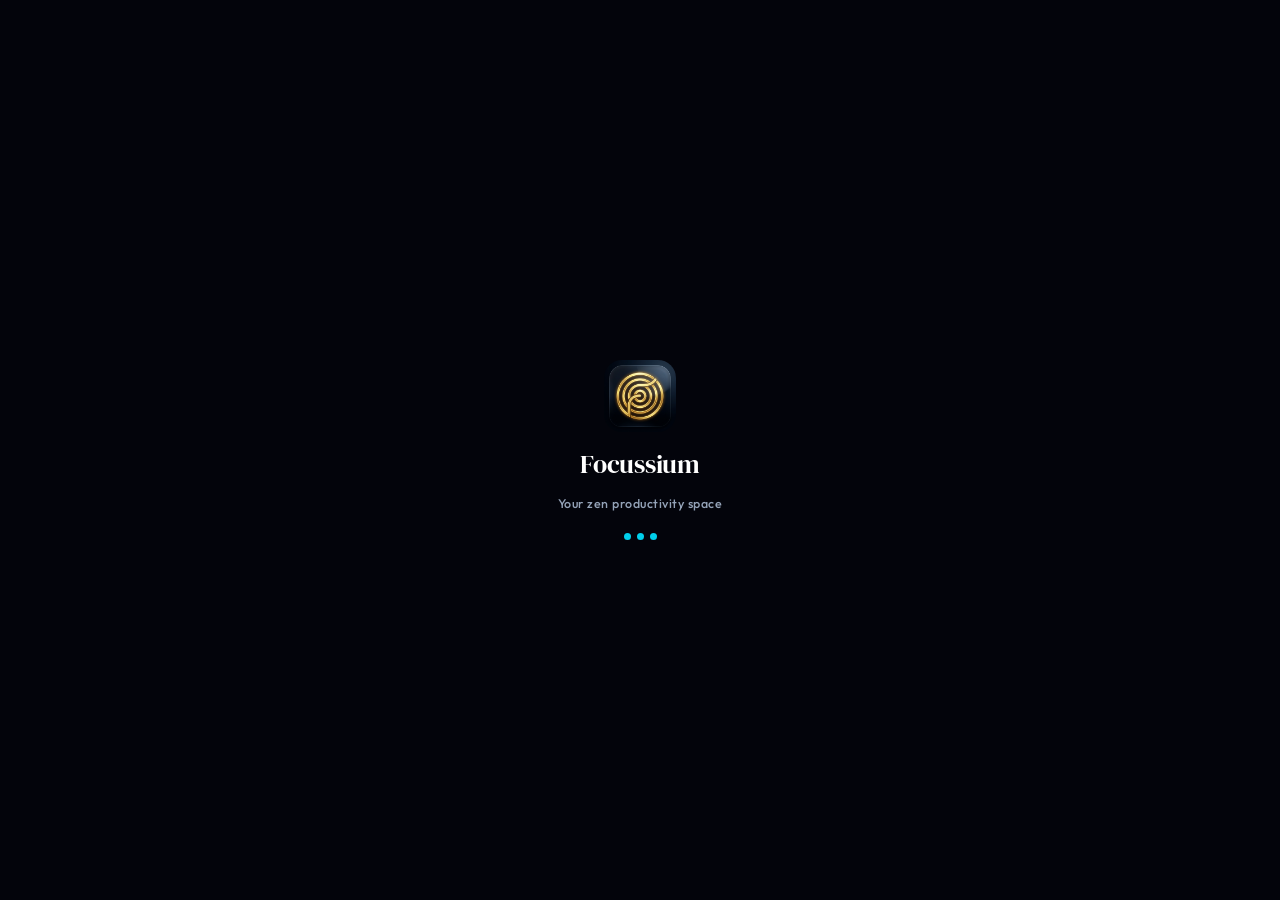
==== commit 50d2b478: "feat(pomo): studio ambient audio revamp, zero-scroll focus layout, and stat typography polish" ====
--- a/index.html
+++ b/index.html
@@ -58,7 +58,7 @@
     <!-- Fonts (DM Serif Display + Inter Hybrid) -->
     <link rel="preconnect" href="https://fonts.googleapis.com">
     <link rel="preconnect" href="https://fonts.gstatic.com" crossorigin>
-    <link href="https://fonts.googleapis.com/css2?family=DM+Serif+Display:ital@0;1&family=Inter:wght@300;400;500;600;700;800&display=swap" rel="stylesheet">
+    <link href="https://fonts.googleapis.com/css2?family=DM+Serif+Display:ital@0;1&family=Outfit:wght@300;400;500;600;700;800&display=swap" rel="stylesheet">
 
     <!-- CSS — modular (tokens first, then reset, then layout) -->
     <link rel="stylesheet" href="css/tokens.css?v=337">
@@ -421,14 +421,21 @@
                         <div class="pomo-live-insight" id="pomoLiveInsight"></div>
                     </div>
 
+                    <!-- Focus Mode button — inline, no scroll needed -->
+                    <button class="pomo-focus-mode-btn" data-action="pomo-fullscreen" id="pomoFocusModeBtn" title="Enter Focus Mode">
+                        <svg width="14" height="14" viewBox="0 0 24 24" fill="none" stroke="currentColor" stroke-width="2.2" stroke-linecap="round" stroke-linejoin="round"><path d="M8 3H5a2 2 0 0 0-2 2v3"/><path d="M21 8V5a2 2 0 0 0-2-2h-3"/><path d="M3 16v3a2 2 0 0 0 2 2h3"/><path d="M16 21h3a2 2 0 0 0 2-2v-3"/></svg>
+                        Focus Mode
+                    </button>
+
                     <!-- Ambient sounds -->
                     <div class="ambient-compact-row">
                         <div class="ambient-icons-group">
                             <button class="ambient-icon-btn active" data-sound="none"     data-action="pomo-ambient" title="Silence" id="ambientBtnNone"></button>
                             <button class="ambient-icon-btn"        data-sound="rain"     data-action="pomo-ambient" title="Rainfall" id="ambientBtnRain"></button>
-                            <button class="ambient-icon-btn"        data-sound="waves"    data-action="pomo-ambient" title="Ocean Waves" id="ambientBtnWaves"></button>
-                            <button class="ambient-icon-btn"        data-sound="binaural" data-action="pomo-ambient" title="Binaural" id="ambientBtnBinaural"></button>
-                            <button class="ambient-icon-btn"        data-sound="brown"    data-action="pomo-ambient" title="Deep Hum" id="ambientBtnBrown"></button>
+                            <button class="ambient-icon-btn"        data-sound="birds"    data-action="pomo-ambient" title="Nature Birds" id="ambientBtnBirds"></button>
+                            <button class="ambient-icon-btn"        data-sound="exam"     data-action="pomo-ambient" title="Exam Hall" id="ambientBtnExam"></button>
+                            <button class="ambient-icon-btn"        data-sound="binaural" data-action="pomo-ambient" title="Binaural Beats" id="ambientBtnBinaural"></button>
+                            <button class="ambient-icon-btn"        data-sound="fire"     data-action="pomo-ambient" title="Campfire" id="ambientBtnFire"></button>
                         </div>
                         <div class="ambient-slider-container">
                             <span class="ambient-slider-icon" id="ambientVolIcon"></span>
@@ -445,15 +452,17 @@
             <section class="page" data-page="report">
                 <div class="page-header">
                     <span class="page-icon" id="pageIconReport"></span>
-                    <h2>Weekly Vibe</h2>
-                </div>
-
-                <div class="report-mode-panel">
-                    <div class="report-mode-switch">
-                        <button class="report-mode-btn active" id="reportModeWeekBtn"  data-action="report-mode" data-mode="week">Week</button>
-                        <button class="report-mode-btn"        id="reportModeMonthBtn" data-action="report-mode" data-mode="month">Month</button>
-                    </div>
-                    <div class="report-mode-insight" id="reportModeInsight">Building steady momentum.</div>
+                    <h2>Vibe Report</h2>
+                </div>
+
+                <!-- Revamped pill toggle -->
+                <div class="report-toggle-wrap">
+                    <div class="report-toggle-pill" id="reportTogglePill">
+                        <div class="report-toggle-slider" id="reportToggleSlider"></div>
+                        <button class="report-toggle-btn active" id="reportModeWeekBtn"  data-action="report-mode" data-mode="week">Week</button>
+                        <button class="report-toggle-btn"        id="reportModeMonthBtn" data-action="report-mode" data-mode="month">Month</button>
+                    </div>
+                    <p class="report-toggle-insight" id="reportModeInsight">Building steady momentum.</p>
                 </div>
 
                 <div class="week-nav report-week-only">
@@ -643,6 +652,21 @@
             </button>
         </nav>
 
+        <!-- Fullscreen Focus Mode Overlay -->
+        <div class="fullscreen-pomo" id="fullscreenPomo" role="dialog" aria-modal="true" aria-label="Fullscreen focus mode">
+            <div class="fs-bg" id="fsBg"></div>
+            <button class="fs-close-btn" data-action="pomo-exit-fullscreen" title="Exit Focus Mode">
+                <svg width="18" height="18" viewBox="0 0 24 24" fill="none" stroke="currentColor" stroke-width="2.4" stroke-linecap="round"><path d="M6 6L18 18"/><path d="M18 6L6 18"/></svg>
+            </button>
+            <div class="fs-time" id="fsTime">25:00</div>
+            <div class="fs-label" id="fsLabel">Focus Time</div>
+            <div class="fs-controls">
+                <button class="pomo-ctrl-btn secondary" data-action="pomo-reset" style="width:44px;height:44px;" id="fsResetBtn"></button>
+                <button class="pomo-ctrl-btn primary" data-action="pomo-toggle" style="width:64px;height:64px;" id="fsPlayBtn"></button>
+                <button class="pomo-ctrl-btn secondary" data-action="pomo-skip" style="width:44px;height:44px;" id="fsSkipBtn"></button>
+            </div>
+        </div>
+
         <!-- Game Arena Overlay -->
         <div class="game-arena" id="gameArena" role="dialog" aria-modal="true" aria-label="Game arena">
             <div class="arena-header">
--- a/css/tokens.css
+++ b/css/tokens.css
@@ -10,7 +10,7 @@
 :root {
     /* ── Two-Font Typography Hybrid ── */
     --font-serif: 'DM Serif Display', Georgia, serif;
-    --font-sans:  'Inter', -apple-system, BlinkMacSystemFont, 'Segoe UI', Roboto, sans-serif;
+    --font-sans:  'Outfit', -apple-system, BlinkMacSystemFont, 'Segoe UI', Roboto, sans-serif;
 }
 
 :root,
--- a/css/pages.css
+++ b/css/pages.css
@@ -837,39 +837,86 @@
     animation: fadeIn .3s cubic-bezier(.16, 1, 0.3, 1) both;
 }
 
-.report-mode-panel {
-    background: var(--bg2);
-    border: 1px solid var(--bd);
-    border-radius: 18px;
-    padding: 14px 16px;
-    margin-bottom: 14px;
-}
-
-.report-mode-switch { display: flex; gap: 6px; margin-bottom: 8px; }
-
-.report-mode-btn {
+/* ── New pill-slider toggle ── */
+.report-toggle-wrap {
+    display: flex;
+    flex-direction: column;
+    align-items: center;
+    gap: 8px;
+    margin-bottom: 16px;
+}
+
+.report-toggle-pill {
+    position: relative;
+    display: flex;
+    background: var(--bg3);
+    border-radius: 30px;
+    padding: 4px;
+    border: 1px solid var(--bd);
+    width: 200px;
+    box-shadow: inset 0 1px 3px rgba(0,0,0,.25);
+}
+
+/* The sliding highlight */
+.report-toggle-slider {
+    position: absolute;
+    top: 4px;
+    left: 4px;
+    width: calc(50% - 4px);
+    height: calc(100% - 8px);
+    background: linear-gradient(135deg, var(--ac), rgba(var(--acr), .75));
+    border-radius: 24px;
+    box-shadow: 0 2px 10px rgba(var(--acr), .38), 0 0 0 1px rgba(var(--acr), .25);
+    transition: transform .32s cubic-bezier(.34, 1.56, .64, 1);
+    pointer-events: none;
+    will-change: transform;
+}
+
+/* When month is active, slide right */
+.page[data-report-mode="month"] .report-toggle-slider {
+    transform: translateX(calc(100% + 4px));
+}
+
+.report-toggle-btn {
     flex: 1;
-    padding: 7px 12px;
-    border-radius: 12px;
-    font-size: .75rem;
-    font-weight: 700;
-    border: 1.5px solid var(--bd);
-    background: var(--bg3);
-    color: var(--tx3);
+    position: relative;
+    z-index: 1;
+    padding: 7px 0;
+    border-radius: 24px;
+    font-family: var(--font-sans);
+    font-size: .78rem;
+    font-weight: 700;
+    color: var(--tx3);
+    background: transparent;
+    border: none;
     cursor: pointer;
     -webkit-tap-highlight-color: transparent;
-    transition: opacity .15s;
-}
-
-.report-mode-btn:active { opacity: .75; }
-.report-mode-btn.active { background: var(--ac); color: var(--ac-text, #fff); border-color: var(--ac); }
-
-.report-mode-insight {
-    font-size: .72rem;
-    color: var(--tx3);
-    margin-bottom: 10px;
+    transition: color .25s;
+    text-align: center;
+    letter-spacing: .02em;
+}
+
+.report-toggle-btn.active {
+    color: var(--ac-text, #fff);
+}
+
+.report-toggle-insight {
+    font-size: .71rem;
+    color: var(--tx3);
+    font-weight: 500;
+    text-align: center;
     line-height: 1.5;
-}
+    margin: 0;
+    padding: 0 8px;
+    max-width: 260px;
+    transition: opacity .4s;
+}
+
+/* Keep old .report-mode-btn/.report-mode-panel for any JS that still touches them */
+.report-mode-panel { display: none; }
+.report-mode-btn { display: none; }
+.report-mode-insight { display: none; }
+
 
 .report-mode-metrics {
     display: grid;
@@ -1041,19 +1088,29 @@
 }
 
 .report-stat-val {
-    font-size: 1.15rem;
-    font-weight: 800;
-    color: var(--ac);
-    line-height: 1;
+    font-size: 1.05rem;
+    font-weight: 700;
+    color: var(--ac);
+    line-height: 1.1;
+    word-break: break-word;
+    hyphens: none;
 }
 
 .report-stat-lbl {
     font-size: .55rem;
     color: var(--tx3);
-    font-weight: 700;
+    font-weight: 600;
     text-transform: uppercase;
     letter-spacing: .04em;
     margin-top: 4px;
+}
+
+/* Light unit suffix — e.g. the '/30d' in '12/30d', or 'day' in '5 min/day' */
+.stat-unit {
+    font-size: .78em;
+    font-weight: 500;
+    color: var(--tx3);
+    opacity: 0.85;
 }
 
 /* ── Report cards ── */
@@ -1198,18 +1255,19 @@
 }
 
 .day-stat-val {
-    font-size: 1.25rem;
-    font-weight: 800;
-    color: var(--ac);
-    line-height: 1;
+    font-size: 1.1rem;
+    font-weight: 700;
+    color: var(--ac);
+    line-height: 1.15;
+    word-break: break-word;
 }
 
 .day-stat-label {
-    font-size: .62rem;
-    font-weight: 700;
+    font-size: .60rem;
+    font-weight: 600;
     color: var(--tx3);
     text-transform: uppercase;
-    letter-spacing: .05em;
+    letter-spacing: .04em;
 }
 
 .day-detail-tasks-list {
--- a/css/timer.css
+++ b/css/timer.css
@@ -250,7 +250,7 @@
     align-items: center;
     justify-content: space-between;
     gap: 8px;
-    padding: 6px 12px;
+    padding: 6px 10px;
     background: var(--bg2);
     border-radius: var(--radius-card);
     border: 1px solid var(--bd);
@@ -262,25 +262,41 @@
     display: flex;
     gap: 2px;
     align-items: center;
+    flex-shrink: 0;
 }
 
 .ambient-icon-btn {
-    width: 30px; height: 30px;
+    width: 28px; height: 28px;
     border-radius: 7px;
     display: flex;
     align-items: center;
     justify-content: center;
-    font-size: .9rem;
+    font-size: .85rem;
     background: transparent;
     border: 1.5px solid transparent;
     cursor: pointer;
     opacity: .55;
     -webkit-tap-highlight-color: transparent;
-    transition: opacity .15s;
-}
-
-.ambient-icon-btn:active { opacity: .85; }
-.ambient-icon-btn.active { opacity: 1; background: rgba(var(--acr), .12); border-color: var(--ac); }
+    transition: opacity .15s, background .15s, border-color .15s, transform .1s;
+    color: var(--tx2);
+}
+
+.ambient-icon-btn:hover {
+    opacity: .85;
+    background: var(--bg3);
+}
+
+.ambient-icon-btn:active {
+    opacity: .95;
+    transform: scale(0.92);
+}
+
+.ambient-icon-btn.active {
+    opacity: 1;
+    background: rgba(var(--acr), .14);
+    border-color: var(--ac);
+    color: var(--ac);
+}
 
 .ambient-slider-container {
     display: flex;
@@ -401,3 +417,41 @@
     gap: 16px;
     align-items: center;
 }
+
+/* ── Focus Mode entry button — compact pill, fits within screen ── */
+.pomo-focus-mode-btn {
+    display: inline-flex;
+    align-items: center;
+    justify-content: center;
+    gap: 6px;
+    padding: 7px 18px;
+    border-radius: 22px;
+    background: rgba(var(--acr), .10);
+    border: 1.5px solid rgba(var(--acr), .28);
+    color: var(--ac);
+    font-family: var(--font-sans);
+    font-size: .72rem;
+    font-weight: 700;
+    letter-spacing: .04em;
+    cursor: pointer;
+    flex-shrink: 0;
+    -webkit-tap-highlight-color: transparent;
+    transition: background .2s, border-color .2s, transform .15s, box-shadow .2s;
+    white-space: nowrap;
+}
+
+.pomo-focus-mode-btn svg {
+    flex-shrink: 0;
+    stroke: currentColor;
+}
+
+.pomo-focus-mode-btn:active {
+    transform: scale(.95);
+    background: rgba(var(--acr), .2);
+}
+
+.pomo-focus-mode-btn:hover {
+    background: rgba(var(--acr), .16);
+    border-color: rgba(var(--acr), .5);
+    box-shadow: 0 0 14px rgba(var(--acr), .2);
+}
--- a/css/vibe-revamp.css
+++ b/css/vibe-revamp.css
@@ -281,10 +281,11 @@
 }
 
 .report-stat-val {
-    font-size: 1.2rem;
-    font-weight: 800;
-    color: var(--ac);
-    line-height: 1;
+    font-size: 1.05rem;
+    font-weight: 700;
+    color: var(--ac);
+    line-height: 1.15;
+    word-break: break-word;
 }
 
 .report-stat-lbl {
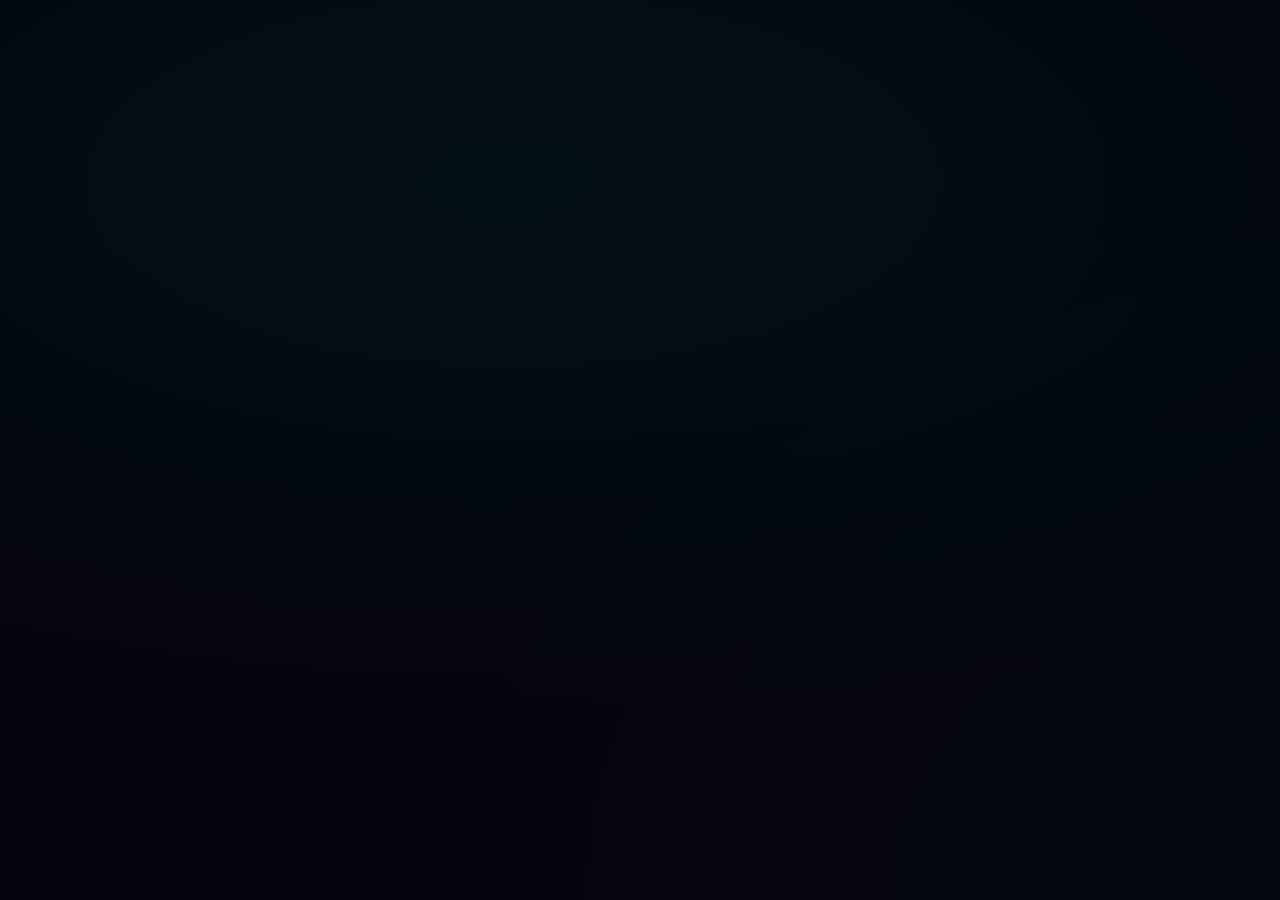
==== commit 7428441c: "fix: smooth SVG play icons, instant offline boot, and clean console warnings" ====
--- a/index.html
+++ b/index.html
@@ -24,7 +24,8 @@
     <meta name="theme-color" content="#03040B" media="(prefers-color-scheme: dark)">
     <meta name="theme-color" content="#F2F0ED" media="(prefers-color-scheme: light)">
 
-    <!-- Apple Mobile -->
+    <!-- Mobile App Capable -->
+    <meta name="mobile-web-app-capable" content="yes">
     <meta name="apple-mobile-web-app-capable" content="yes">
     <meta name="apple-mobile-web-app-status-bar-style" content="black-translucent">
     <meta name="apple-mobile-web-app-title" content="Focussium">
--- a/css/timer.css
+++ b/css/timer.css
@@ -195,8 +195,8 @@
 
 .pomo-ctrl-btn:active { transform: scale(.90); opacity: .8; }
 
-.pomo-ctrl-btn svg { width: 17px; height: 17px; }
-.pomo-ctrl-btn.primary svg { width: 22px; height: 22px; }
+.pomo-ctrl-btn svg { width: 18px; height: 18px; display: block; }
+.pomo-ctrl-btn.primary svg { width: 24px; height: 24px; }
 
 /* ── Session dots ── */
 .pomo-session-dots {
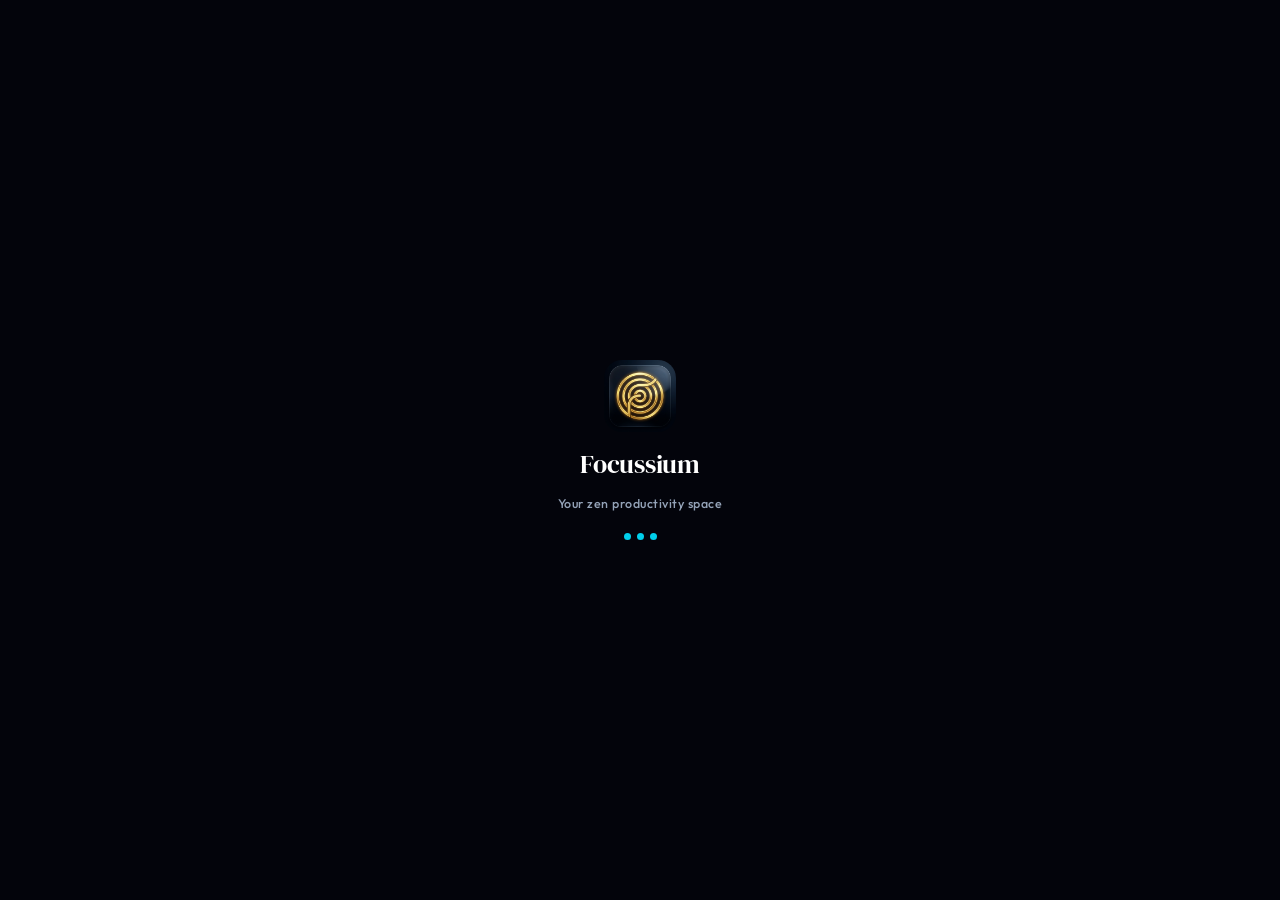
==== commit be9a5080: "fix(habits): resolve duplicate click listener causing habits toggle cancellation" ====
--- a/index.html
+++ b/index.html
@@ -4,10 +4,10 @@
 <head>
     <meta charset="UTF-8">
     <meta name="viewport" content="width=device-width,initial-scale=1,viewport-fit=cover,user-scalable=yes">
-    <meta name="description" content="Focussium 3.0 — High-contrast offline-first productivity PWA. Deep focus timer, tasks, brain dump, habits tracker & vibe analytics.">
+    <meta name="description" content="Focussium 3.0 â€” High-contrast offline-first productivity PWA. Deep focus timer, tasks, brain dump, habits tracker & vibe analytics.">
     <meta name="keywords" content="productivity, pomodoro, focus timer, task manager, PWA, offline, habits">
     <meta name="color-scheme" content="dark light">
-    <title>Focussium — Deep Focus Productivity & Habits PWA</title>
+    <title>Focussium â€” Deep Focus Productivity & Habits PWA</title>
 
     <!-- Localhost live dev cache unregister -->
     <script>
@@ -40,19 +40,19 @@
     <meta property="og:type" content="website">
     <meta property="og:url" content="https://sanjay3226.github.io/Focussium/">
     <meta property="og:site_name" content="Focussium">
-    <meta property="og:title" content="Focussium — Deep Focus Productivity & Habits PWA">
+    <meta property="og:title" content="Focussium â€” Deep Focus Productivity & Habits PWA">
     <meta property="og:description" content="Master your focus. High-contrast offline-first PWA with deep focus timer, task manager, habit streaks, focus mini-games, and vibe analytics.">
     <meta property="og:image" content="https://sanjay3226.github.io/Focussium/og-image.png">
     <meta property="og:image:secure_url" content="https://sanjay3226.github.io/Focussium/og-image.png">
     <meta property="og:image:type" content="image/png">
     <meta property="og:image:width" content="1200">
     <meta property="og:image:height" content="675">
-    <meta property="og:image:alt" content="Focussium — Deep Focus Productivity PWA Banner">
+    <meta property="og:image:alt" content="Focussium â€” Deep Focus Productivity PWA Banner">
 
     <!-- Twitter / X / Discord Large Banner Card -->
     <meta name="twitter:card" content="summary_large_image">
     <meta name="twitter:url" content="https://sanjay3226.github.io/Focussium/">
-    <meta name="twitter:title" content="Focussium — Deep Focus Productivity & Habits PWA">
+    <meta name="twitter:title" content="Focussium â€” Deep Focus Productivity & Habits PWA">
     <meta name="twitter:description" content="Master your focus. High-contrast offline-first PWA with deep focus timer, task manager, habit streaks, focus mini-games, and vibe analytics.">
     <meta name="twitter:image" content="https://sanjay3226.github.io/Focussium/og-image.png">
 
@@ -61,24 +61,24 @@
     <link rel="preconnect" href="https://fonts.gstatic.com" crossorigin>
     <link href="https://fonts.googleapis.com/css2?family=DM+Serif+Display:ital@0;1&family=Outfit:wght@300;400;500;600;700;800&display=swap" rel="stylesheet">
 
-    <!-- CSS — modular (tokens first, then reset, then layout) -->
-    <link rel="stylesheet" href="css/tokens.css?v=337">
-    <link rel="stylesheet" href="css/reset.css?v=337">
-    <link rel="stylesheet" href="css/animations.css?v=337">
-    <link rel="stylesheet" href="css/layout.css?v=337">
-    <link rel="stylesheet" href="css/components.css?v=337">
-    <link rel="stylesheet" href="css/pages.css?v=337">
-    <link rel="stylesheet" href="css/modals.css?v=337">
-    <link rel="stylesheet" href="css/timer.css?v=337">
-    <link rel="stylesheet" href="css/charts.css?v=337">
-    <link rel="stylesheet" href="css/games.css?v=337">
-    <link rel="stylesheet" href="css/vibe-revamp.css?v=337">
+    <!-- CSS â€” modular (tokens first, then reset, then layout) -->
+    <link rel="stylesheet" href="css/tokens.css?v=342">
+    <link rel="stylesheet" href="css/reset.css?v=342">
+    <link rel="stylesheet" href="css/animations.css?v=342">
+    <link rel="stylesheet" href="css/layout.css?v=342">
+    <link rel="stylesheet" href="css/components.css?v=342">
+    <link rel="stylesheet" href="css/pages.css?v=342">
+    <link rel="stylesheet" href="css/modals.css?v=342">
+    <link rel="stylesheet" href="css/timer.css?v=342">
+    <link rel="stylesheet" href="css/charts.css?v=342">
+    <link rel="stylesheet" href="css/games.css?v=342">
+    <link rel="stylesheet" href="css/vibe-revamp.css?v=342">
 </head>
 
 <body>
 
 
-    <!-- ── Loading Screen ── -->
+    <!-- â”€â”€ Loading Screen â”€â”€ -->
     <div class="ld-scr" id="loadingScreen">
         <img class="ld-logo" src="icon-512.png" alt="Focussium Logo">
         <div class="ld-title">Focussium</div>
@@ -86,7 +86,7 @@
         <div class="ld-dots"><span></span><span></span><span></span></div>
     </div>
 
-    <!-- ── Login Screen ── -->
+    <!-- â”€â”€ Login Screen â”€â”€ -->
     <div class="login-screen" id="loginScreen">
         <div class="login-card">
             <div class="login-badge-header">
@@ -112,7 +112,7 @@
         </div>
     </div>
 
-    <!-- ── Onboarding ── -->
+    <!-- â”€â”€ Onboarding â”€â”€ -->
     <div class="onboard-screen" id="onboardScreen">
         <div class="onboard-card">
             <div class="onboard-step active" data-step="0">
@@ -128,7 +128,7 @@
                     <span class="feat-pill"><span class="pill-icon" id="onboardFeat3"></span> Habits</span>
                     <span class="feat-pill"><span class="pill-icon" id="onboardFeat4"></span> Vibe Analytics</span>
                 </div>
-                <button class="onboard-btn primary" data-action="onboard-next">Begin Setup →</button>
+                <button class="onboard-btn primary" data-action="onboard-next">Begin Setup â†’</button>
             </div>
 
             <div class="onboard-step" data-step="1">
@@ -179,7 +179,7 @@
         </div>
     </div>
 
-    <!-- ══════════════════════ MAIN APP ══════════════════════ -->
+    <!-- â•â•â•â•â•â•â•â•â•â•â•â•â•â•â•â•â•â•â•â•â•â• MAIN APP â•â•â•â•â•â•â•â•â•â•â•â•â•â•â•â•â•â•â•â•â•â• -->
     <div class="app" id="app">
         <div class="sync-indicator" id="syncIndicator" title="Sync status"></div>
 
@@ -216,7 +216,7 @@
         <!-- Content -->
         <main class="content">
 
-            <!-- ── HOME ── -->
+            <!-- â”€â”€ HOME â”€â”€ -->
             <section class="page active" data-page="home">
                 <div class="page-header">
                     <span class="page-icon" id="pageIconHome"></span>
@@ -228,7 +228,7 @@
                     <div class="quote-sparkle" id="quoteSparkleIcon"></div>
                     <div class="quote-content">
                         <p class="quote-text" id="dailyQuoteText">"Loading your zen space..."</p>
-                        <p class="quote-author" id="dailyQuoteAuthor">— Focussium</p>
+                        <p class="quote-author" id="dailyQuoteAuthor">â€” Focussium</p>
                     </div>
                 </div>
 
@@ -324,7 +324,7 @@
                 <div class="tasks-container" id="homeTasksPreview"></div>
             </section>
 
-            <!-- ── TASKS ── -->
+            <!-- â”€â”€ TASKS â”€â”€ -->
             <section class="page" data-page="tasks">
                 <div class="page-header">
                     <span class="page-icon" id="pageIconTasks"></span>
@@ -339,7 +339,7 @@
                 <div class="tasks-container" id="tasksContainer"></div>
             </section>
 
-            <!-- ── BRAIN DUMP ── -->
+            <!-- â”€â”€ BRAIN DUMP â”€â”€ -->
             <section class="page" data-page="dump">
                 <div class="page-header">
                     <span class="page-icon" id="pageIconDump"></span>
@@ -368,7 +368,7 @@
                 </div>
             </section>
 
-            <!-- ── HABITS (v3.0 new page) ── -->
+            <!-- â”€â”€ HABITS (v3.0 new page) â”€â”€ -->
             <section class="page" data-page="habits">
                 <div class="page-header">
                     <span class="page-icon" id="pageIconHabits"></span>
@@ -377,7 +377,7 @@
                 <div id="habitsContainer"></div>
             </section>
 
-            <!-- ── FOCUS ── -->
+            <!-- â”€â”€ FOCUS â”€â”€ -->
             <section class="page" data-page="focus">
                 <div class="page-header">
                     <span class="page-icon" id="pageIconFocus"></span>
@@ -422,7 +422,7 @@
                         <div class="pomo-live-insight" id="pomoLiveInsight"></div>
                     </div>
 
-                    <!-- Focus Mode button — inline, no scroll needed -->
+                    <!-- Focus Mode button â€” inline, no scroll needed -->
                     <button class="pomo-focus-mode-btn" data-action="pomo-fullscreen" id="pomoFocusModeBtn" title="Enter Focus Mode">
                         <svg width="14" height="14" viewBox="0 0 24 24" fill="none" stroke="currentColor" stroke-width="2.2" stroke-linecap="round" stroke-linejoin="round"><path d="M8 3H5a2 2 0 0 0-2 2v3"/><path d="M21 8V5a2 2 0 0 0-2-2h-3"/><path d="M3 16v3a2 2 0 0 0 2 2h3"/><path d="M16 21h3a2 2 0 0 0 2-2v-3"/></svg>
                         Focus Mode
@@ -449,7 +449,7 @@
                 </div>
             </section>
 
-            <!-- ── REPORT ── -->
+            <!-- â”€â”€ REPORT â”€â”€ -->
             <section class="page" data-page="report">
                 <div class="page-header">
                     <span class="page-icon" id="pageIconReport"></span>
@@ -612,7 +612,7 @@
                 </button>
             </section>
 
-            <!-- ── GAMES ── -->
+            <!-- â”€â”€ GAMES â”€â”€ -->
             <section class="page" data-page="games">
                 <div class="page-header">
                     <span class="page-icon" id="pageIconGames"></span>
@@ -624,7 +624,7 @@
 
         </main>
 
-        <!-- ── Bottom Nav ── -->
+        <!-- â”€â”€ Bottom Nav â”€â”€ -->
         <nav class="bottom-nav" role="navigation" aria-label="Main navigation">
             <button class="nav-item active" data-page="home"   data-action="nav-go" aria-label="Home">
                 <span class="nav-icon" id="navIconHome"></span>
@@ -691,7 +691,7 @@
         </button>
     </div>
 
-    <!-- ══ MODALS ══ -->
+    <!-- â•â• MODALS â•â• -->
 
     <!-- Add/Edit Task -->
     <div class="modal" id="addTaskModal" role="dialog" aria-modal="true" aria-label="Task editor">
@@ -862,7 +862,7 @@
                 <div class="settings-row">
                     <div class="settings-row-left"><div class="settings-row-text"><h4>Focus Duration</h4><p>Minutes per session</p></div></div>
                     <div class="stepper">
-                        <button class="stepper-btn" data-action="settings-adjust" data-key="focusDur" data-delta="-5">−</button>
+                        <button class="stepper-btn" data-action="settings-adjust" data-key="focusDur" data-delta="-5">âˆ’</button>
                         <span class="stepper-value" id="focusDurValue">25</span>
                         <span class="stepper-unit">min</span>
                         <button class="stepper-btn" data-action="settings-adjust" data-key="focusDur" data-delta="5">+</button>
@@ -871,7 +871,7 @@
                 <div class="settings-row">
                     <div class="settings-row-left"><div class="settings-row-text"><h4>Short Break</h4><p>Rest between sessions</p></div></div>
                     <div class="stepper">
-                        <button class="stepper-btn" data-action="settings-adjust" data-key="breakDur" data-delta="-1">−</button>
+                        <button class="stepper-btn" data-action="settings-adjust" data-key="breakDur" data-delta="-1">âˆ’</button>
                         <span class="stepper-value" id="breakDurValue">5</span>
                         <span class="stepper-unit">min</span>
                         <button class="stepper-btn" data-action="settings-adjust" data-key="breakDur" data-delta="1">+</button>
@@ -880,7 +880,7 @@
                 <div class="settings-row">
                     <div class="settings-row-left"><div class="settings-row-text"><h4>Long Break</h4><p>After completing a set</p></div></div>
                     <div class="stepper">
-                        <button class="stepper-btn" data-action="settings-adjust" data-key="longDur" data-delta="-5">−</button>
+                        <button class="stepper-btn" data-action="settings-adjust" data-key="longDur" data-delta="-5">âˆ’</button>
                         <span class="stepper-value" id="longDurValue">15</span>
                         <span class="stepper-unit">min</span>
                         <button class="stepper-btn" data-action="settings-adjust" data-key="longDur" data-delta="5">+</button>
@@ -889,7 +889,7 @@
                 <div class="settings-row">
                     <div class="settings-row-left"><div class="settings-row-text"><h4>Sessions per Set</h4><p>Before long break</p></div></div>
                     <div class="stepper">
-                        <button class="stepper-btn" data-action="settings-adjust" data-key="sessions" data-delta="-1">−</button>
+                        <button class="stepper-btn" data-action="settings-adjust" data-key="sessions" data-delta="-1">âˆ’</button>
                         <span class="stepper-value" id="sessionsValue">4</span>
                         <button class="stepper-btn" data-action="settings-adjust" data-key="sessions" data-delta="1">+</button>
                     </div>
@@ -901,7 +901,7 @@
                 <div class="settings-row">
                     <div class="settings-row-left">
                         <div class="settings-row-text">
-                            <h4>Email</h4><p id="userEmailDisplay">—</p>
+                            <h4>Email</h4><p id="userEmailDisplay">â€”</p>
                         </div>
                     </div>
                 </div>
@@ -931,7 +931,7 @@
                 </div>
                 <div class="account-identity">
                     <h3 class="account-name" id="accountName">Focus Warrior</h3>
-                    <p class="account-email" id="accountEmail">—</p>
+                    <p class="account-email" id="accountEmail">â€”</p>
                     <span class="account-rank-pill" id="accountRank">Focus Initiate</span>
                 </div>
             </div>
@@ -944,7 +944,7 @@
                 <div class="account-xp-track">
                     <div class="account-xp-bar" id="accountXpFill"></div>
                 </div>
-                <div class="account-xp-sub">Earn XP: +1 XP/min focus • +10 XP/task • +25 XP/habit day</div>
+                <div class="account-xp-sub">Earn XP: +1 XP/min focus â€¢ +10 XP/task â€¢ +25 XP/habit day</div>
             </div>
 
             <div class="account-stats-section">
@@ -998,7 +998,7 @@
                    placeholder='Task, or "dump <text>"...'
                    aria-label="Quick action input">
             <div class="cmd-footer">
-                <span class="cmd-hint">Press <strong>Enter</strong> to save • <strong>Esc</strong> to cancel</span>
+                <span class="cmd-hint">Press <strong>Enter</strong> to save â€¢ <strong>Esc</strong> to cancel</span>
             </div>
         </div>
     </div>
@@ -1088,7 +1088,7 @@
         </div>
     </div>
 
-    <!-- ══ SCRIPTS (load order matters) ══ -->
+    <!-- â•â• SCRIPTS (load order matters) â•â• -->
 
     <!-- Firebase -->
     <script src="https://www.gstatic.com/firebasejs/10.12.2/firebase-app-compat.js"></script>
@@ -1110,27 +1110,27 @@
     <script src="js/toast.js"></script>
 
     <!-- Features (depend on core) -->
-    <script src="js/auth.js"></script>
+    <script src="js/auth.js?v=344"></script>
     <script src="js/router.js"></script>
-    <script src="js/clock.js?v=336"></script>
+    <script src="js/clock.js?v=344"></script>
     <script src="js/confetti.js"></script>
     <script src="js/quotes.js"></script>
     <script src="js/level.js"></script>
     <script src="js/tasks.js"></script>
     <script src="js/dump.js"></script>
     <script src="js/pomo.js"></script>
-    <script src="js/habits.js"></script>
+    <script src="js/habits.js?v=344"></script>
     <script src="js/home.js"></script>
     <script src="js/report.js"></script>
-    <script src="js/account.js"></script>
+    <script src="js/account.js?v=344"></script>
     <script src="js/settings.js"></script>
     <script src="js/onboard.js"></script>
-    <script src="js/command-glass.js"></script>
+    <script src="js/command-glass.js?v=344"></script>
     <script src="js/games.js"></script>
-    <script src="js/smooth-scroll.js?v=336"></script>
-
-    <!-- Boot (last — all modules must be defined first) -->
-    <script src="js/app.js"></script>
+    <script src="js/smooth-scroll.js?v=344"></script>
+
+    <!-- Boot (last â€” all modules must be defined first) -->
+    <script src="js/app.js?v=344"></script>
 
     <!-- Global data-action event bus (replaces all inline onclick) -->
     <script>
@@ -1139,25 +1139,25 @@
         if (!el) return;
         const action = el.dataset.action;
 
-        /* ── Navigation ── */
+        /* â”€â”€ Navigation â”€â”€ */
         if (action === 'nav-go')       { Nav.go(el.dataset.page); return; }
         if (action === 'nav-dump')     { Nav.go('dump'); return; }
         if (action === 'nav-tasks')    { Nav.go('tasks'); return; }
         if (action === 'nav-habits')   { Nav.go('habits'); return; }
         if (action === 'nav-report')   { Nav.go('report'); return; }
 
-        /* ── Auth ── */
+        /* â”€â”€ Auth â”€â”€ */
         if (action === 'auth-google')  { Auth.signInGoogle(); return; }
         if (action === 'auth-signout') { Auth.signOut(); return; }
 
-        /* ── Account modal ── */
+        /* â”€â”€ Account modal â”€â”€ */
         if (action === 'open-account')  { Account.open(); return; }
         if (action === 'account-close') { Account.close(); return; }
         if (action === 'account-export') { Account.exportData(); return; }
         if (action === 'account-sign-out') { Auth.signOut(); Account.close(); return; }
         if (action === 'account-sign-in')  { Auth.signInGoogle(); return; }
 
-        /* ── Settings ── */
+        /* â”€â”€ Settings â”€â”€ */
         if (action === 'open-settings')             { Settings.open(); return; }
         if (action === 'settings-close')             { Settings.close(); return; }
         if (action === 'settings-theme')             { Settings.setTheme(el.dataset.theme); return; }
@@ -1168,32 +1168,26 @@
             Settings.adjust(el.dataset.key, parseInt(el.dataset.delta, 10)); return;
         }
 
-        /* ── Onboarding ── */
+        /* â”€â”€ Onboarding â”€â”€ */
         if (action === 'onboard-next')  { Onboard.next(); return; }
         if (action === 'onboard-done')  { Onboard.done(); return; }
         if (action === 'onboard-theme') { Onboard.setTheme(el.dataset.theme); return; }
 
-        /* ── Tasks ── */
+        /* â”€â”€ Tasks â”€â”€ */
         if (action === 'tasks-create-list')       { Tasks.createList(); return; }
         if (action === 'tasks-open-add')          { Tasks.openAddModal(); return; }
         if (action === 'tasks-submit')            { Tasks.submitTask(); return; }
         if (action === 'tasks-delete-from-modal') { Tasks.deleteFromModal(); return; }
         if (action === 'tasks-add-subtask')       { Tasks.addTempSubtask(); return; }
 
-        /* ── Habits ── */
-        if (action === 'open-habit-add')       { Habits.openAddModal(); return; }
-        if (action === 'open-habit-edit')      { Habits.openEditModal(el.dataset.habitId); return; }
-        if (action === 'habit-submit')         { Habits.submitHabit(); return; }
-        if (action === 'habit-delete')         { Habits.deleteHabit(el.dataset.habitId || document.getElementById('editingHabitId')?.value); return; }
-        if (action === 'toggle-habit')         { Habits.toggle(el.dataset.habitId); return; }
-        if (action === 'habit-toggle-enable')  { Habits.toggleEnable(el.dataset.habitId); return; }
-        if (action === 'habit-modal-close')    { document.getElementById('habitModal')?.classList.remove('on'); Sound.close(); return; }
-
-        /* ── Dump ── */
+        /* â”€â”€ Habits â”€â”€ */
+        /* Habits actions handled exclusively in js/habits.js */
+
+        /* â”€â”€ Dump â”€â”€ */
         if (action === 'dump-add')   { Dump.add(); return; }
         if (action === 'log-mood')   { Dump.logMood(el.dataset.mood); return; }
 
-        /* ── Pomo ── */
+        /* â”€â”€ Pomo â”€â”€ */
         if (action === 'pomo-mode')            { Pomo.setMode(el.dataset.mode); return; }
         if (action === 'pomo-toggle')          { Pomo.toggle(); return; }
         if (action === 'pomo-reset')           { Pomo.reset(); return; }
@@ -1202,7 +1196,7 @@
         if (action === 'pomo-exit-fullscreen') { Pomo.exitFullscreen(); return; }
         if (action === 'pomo-ambient')         { Pomo.setAmbient(el.dataset.sound); return; }
 
-        /* ── Report & Export Studio ── */
+        /* â”€â”€ Report & Export Studio â”€â”€ */
         if (action === 'report-mode')           { Report.setMode(el.dataset.mode); return; }
         if (action === 'report-week')           { Report.changeWeek(parseInt(el.dataset.dir, 10)); return; }
         if (action === 'report-month')          { Report.changeMonth(parseInt(el.dataset.dir, 10)); return; }
@@ -1214,13 +1208,13 @@
         if (action === 'export-download-pdf')   { Report.downloadPDF(); return; }
         if (action === 'export-copy-clipboard') { Report.copyImage(); return; }
 
-        /* ── Level ── */
+        /* â”€â”€ Level â”€â”€ */
         if (action === 'level-claim') { Level.claimVibe(); return; }
 
-        /* ── Command Glass ── */
+        /* â”€â”€ Command Glass â”€â”€ */
         if (action === 'cmdglass-close') { CommandGlass.close(); return; }
 
-        /* ── Modal backdrop close ── */
+        /* â”€â”€ Modal backdrop close â”€â”€ */
         if (action === 'modal-close') {
             document.getElementById(el.dataset.modal)?.classList.remove('on');
             Sound.close();
@@ -1236,7 +1230,7 @@
         }
     });
 
-    /* ── Ambient volume slider (input not click) ── */
+    /* â”€â”€ Ambient volume slider (input not click) â”€â”€ */
     document.addEventListener('input', (e) => {
         if (e.target.dataset.action === 'pomo-ambient-vol') {
             e.target.style.setProperty('--val', e.target.value + '%');
@@ -1244,7 +1238,7 @@
         }
     });
 
-    /* ── File inputs (change event) ── */
+    /* â”€â”€ File inputs (change event) â”€â”€ */
     document.addEventListener('change', (e) => {
         if (e.target.id === 'avatarFileInput' || e.target.dataset.action === 'settings-avatar-upload') {
             Settings.handleAvatarUpload(e);
@@ -1253,3 +1247,4 @@
     </script>
 </body>
 </html>
+
--- a/css/layout.css
+++ b/css/layout.css
@@ -28,11 +28,21 @@
     gap: 14px;
     background: var(--bg0);
     z-index: var(--z-loading);
-    transition: opacity .5s ease, visibility .5s ease;
-}
-
+    /* GPU-composited: transform + opacity only — zero layout thrashing */
+    transition:
+        opacity .55s cubic-bezier(.4, 0, .2, 1),
+        transform .55s cubic-bezier(.4, 0, .2, 1),
+        filter .55s cubic-bezier(.4, 0, .2, 1),
+        visibility .55s step-end;
+    will-change: opacity, transform, filter;
+    backface-visibility: hidden;
+}
+
+/* Psychological exit: blur + scale-up — eye reads this as the app "coming forward" */
 .ld-scr.hide {
     opacity: 0;
+    transform: scale(1.06);
+    filter: blur(8px);
     visibility: hidden;
     pointer-events: none;
 }
@@ -88,17 +98,22 @@
     flex-direction: column;
     z-index: var(--z-base);
     opacity: 0;
-    transition: opacity .5s ease;
+    transform: scale(.975) translateY(6px);
+    /* Smooth entrance: app scales up + fades in while splash blurs out */
+    transition:
+        opacity .5s cubic-bezier(.25, .46, .45, .94) .08s,
+        transform .5s cubic-bezier(.25, .46, .45, .94) .08s;
+    will-change: opacity, transform;
+    backface-visibility: hidden;
     overflow: hidden;
     /* Subtle border on PC for visual containment */
     box-shadow: 0 0 0 1px var(--bd), 0 0 80px rgba(0,0,0,.5);
-    /* Force integer pixel alignment — prevents sub-pixel blur */
-    will-change: auto;
     image-rendering: auto;
 }
 
 .app.show {
     opacity: 1;
+    transform: scale(1) translateY(0);
 }
 
 /* ── Sync Indicator ── */
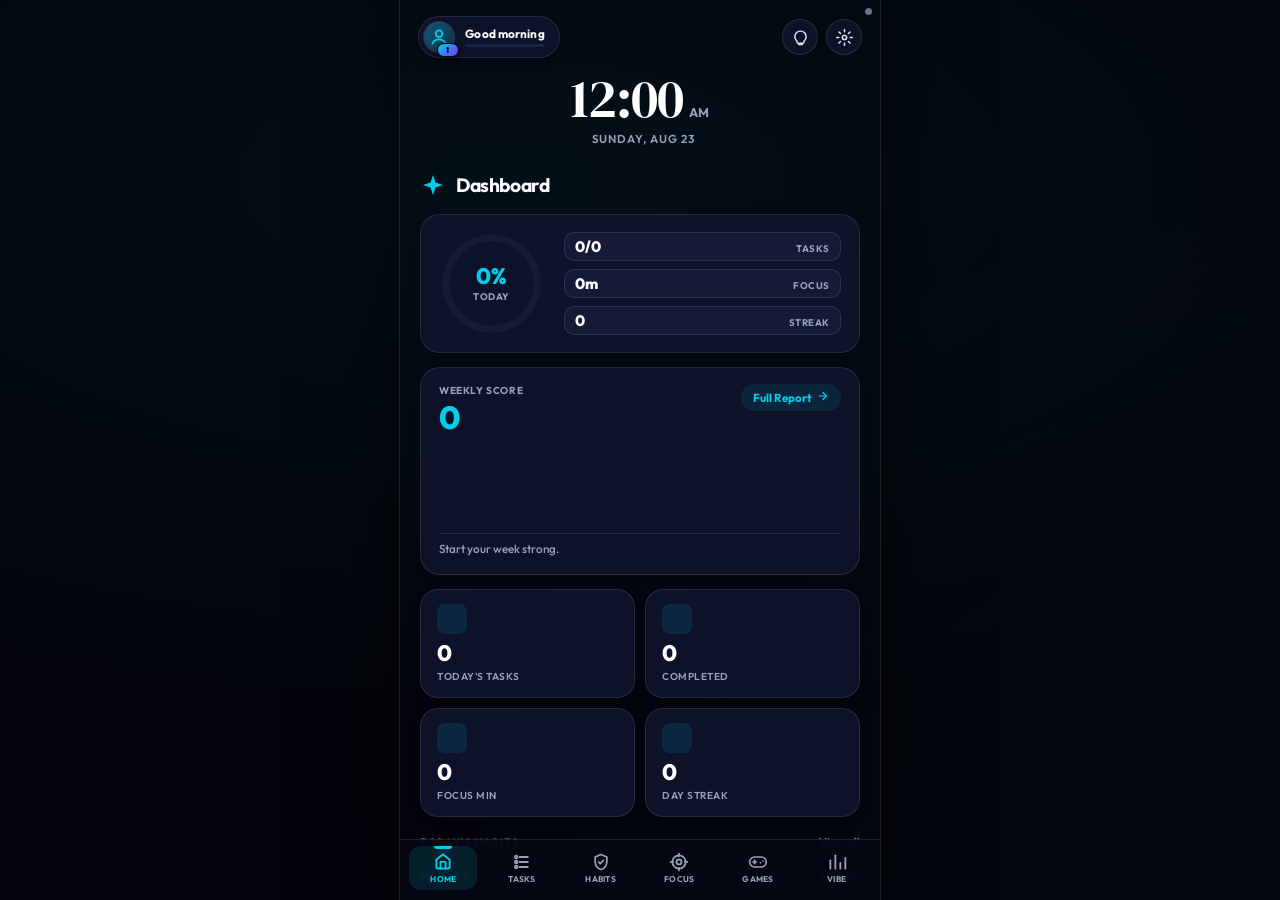
==== commit 082df886: "fix(boot): resolve syntax error in report.js and make splash reveal resilient" ====
--- a/index.html
+++ b/index.html
@@ -1,13 +1,13 @@
-<!DOCTYPE html>
+﻿<!DOCTYPE html>
 <html lang="en" data-theme="dark" data-accent="neon">
 
 <head>
     <meta charset="UTF-8">
     <meta name="viewport" content="width=device-width,initial-scale=1,viewport-fit=cover,user-scalable=yes">
-    <meta name="description" content="Focussium 3.0 â€” High-contrast offline-first productivity PWA. Deep focus timer, tasks, brain dump, habits tracker & vibe analytics.">
+    <meta name="description" content="Focussium 3.0 Ã¢â‚¬â€ High-contrast offline-first productivity PWA. Deep focus timer, tasks, brain dump, habits tracker & vibe analytics.">
     <meta name="keywords" content="productivity, pomodoro, focus timer, task manager, PWA, offline, habits">
     <meta name="color-scheme" content="dark light">
-    <title>Focussium â€” Deep Focus Productivity & Habits PWA</title>
+    <title>Focussium Ã¢â‚¬â€ Deep Focus Productivity & Habits PWA</title>
 
     <!-- Localhost live dev cache unregister -->
     <script>
@@ -40,19 +40,19 @@
     <meta property="og:type" content="website">
     <meta property="og:url" content="https://sanjay3226.github.io/Focussium/">
     <meta property="og:site_name" content="Focussium">
-    <meta property="og:title" content="Focussium â€” Deep Focus Productivity & Habits PWA">
+    <meta property="og:title" content="Focussium Ã¢â‚¬â€ Deep Focus Productivity & Habits PWA">
     <meta property="og:description" content="Master your focus. High-contrast offline-first PWA with deep focus timer, task manager, habit streaks, focus mini-games, and vibe analytics.">
     <meta property="og:image" content="https://sanjay3226.github.io/Focussium/og-image.png">
     <meta property="og:image:secure_url" content="https://sanjay3226.github.io/Focussium/og-image.png">
     <meta property="og:image:type" content="image/png">
     <meta property="og:image:width" content="1200">
     <meta property="og:image:height" content="675">
-    <meta property="og:image:alt" content="Focussium â€” Deep Focus Productivity PWA Banner">
+    <meta property="og:image:alt" content="Focussium Ã¢â‚¬â€ Deep Focus Productivity PWA Banner">
 
     <!-- Twitter / X / Discord Large Banner Card -->
     <meta name="twitter:card" content="summary_large_image">
     <meta name="twitter:url" content="https://sanjay3226.github.io/Focussium/">
-    <meta name="twitter:title" content="Focussium â€” Deep Focus Productivity & Habits PWA">
+    <meta name="twitter:title" content="Focussium Ã¢â‚¬â€ Deep Focus Productivity & Habits PWA">
     <meta name="twitter:description" content="Master your focus. High-contrast offline-first PWA with deep focus timer, task manager, habit streaks, focus mini-games, and vibe analytics.">
     <meta name="twitter:image" content="https://sanjay3226.github.io/Focussium/og-image.png">
 
@@ -61,7 +61,7 @@
     <link rel="preconnect" href="https://fonts.gstatic.com" crossorigin>
     <link href="https://fonts.googleapis.com/css2?family=DM+Serif+Display:ital@0;1&family=Outfit:wght@300;400;500;600;700;800&display=swap" rel="stylesheet">
 
-    <!-- CSS â€” modular (tokens first, then reset, then layout) -->
+    <!-- CSS Ã¢â‚¬â€ modular (tokens first, then reset, then layout) -->
     <link rel="stylesheet" href="css/tokens.css?v=342">
     <link rel="stylesheet" href="css/reset.css?v=342">
     <link rel="stylesheet" href="css/animations.css?v=342">
@@ -78,7 +78,7 @@
 <body>
 
 
-    <!-- â”€â”€ Loading Screen â”€â”€ -->
+    <!-- Ã¢â€â‚¬Ã¢â€â‚¬ Loading Screen Ã¢â€â‚¬Ã¢â€â‚¬ -->
     <div class="ld-scr" id="loadingScreen">
         <img class="ld-logo" src="icon-512.png" alt="Focussium Logo">
         <div class="ld-title">Focussium</div>
@@ -86,7 +86,7 @@
         <div class="ld-dots"><span></span><span></span><span></span></div>
     </div>
 
-    <!-- â”€â”€ Login Screen â”€â”€ -->
+    <!-- Ã¢â€â‚¬Ã¢â€â‚¬ Login Screen Ã¢â€â‚¬Ã¢â€â‚¬ -->
     <div class="login-screen" id="loginScreen">
         <div class="login-card">
             <div class="login-badge-header">
@@ -112,7 +112,7 @@
         </div>
     </div>
 
-    <!-- â”€â”€ Onboarding â”€â”€ -->
+    <!-- Ã¢â€â‚¬Ã¢â€â‚¬ Onboarding Ã¢â€â‚¬Ã¢â€â‚¬ -->
     <div class="onboard-screen" id="onboardScreen">
         <div class="onboard-card">
             <div class="onboard-step active" data-step="0">
@@ -128,7 +128,7 @@
                     <span class="feat-pill"><span class="pill-icon" id="onboardFeat3"></span> Habits</span>
                     <span class="feat-pill"><span class="pill-icon" id="onboardFeat4"></span> Vibe Analytics</span>
                 </div>
-                <button class="onboard-btn primary" data-action="onboard-next">Begin Setup â†’</button>
+                <button class="onboard-btn primary" data-action="onboard-next">Begin Setup Ã¢â€ â€™</button>
             </div>
 
             <div class="onboard-step" data-step="1">
@@ -179,7 +179,7 @@
         </div>
     </div>
 
-    <!-- â•â•â•â•â•â•â•â•â•â•â•â•â•â•â•â•â•â•â•â•â•â• MAIN APP â•â•â•â•â•â•â•â•â•â•â•â•â•â•â•â•â•â•â•â•â•â• -->
+    <!-- Ã¢â€¢ÂÃ¢â€¢ÂÃ¢â€¢ÂÃ¢â€¢ÂÃ¢â€¢ÂÃ¢â€¢ÂÃ¢â€¢ÂÃ¢â€¢ÂÃ¢â€¢ÂÃ¢â€¢ÂÃ¢â€¢ÂÃ¢â€¢ÂÃ¢â€¢ÂÃ¢â€¢ÂÃ¢â€¢ÂÃ¢â€¢ÂÃ¢â€¢ÂÃ¢â€¢ÂÃ¢â€¢ÂÃ¢â€¢ÂÃ¢â€¢ÂÃ¢â€¢Â MAIN APP Ã¢â€¢ÂÃ¢â€¢ÂÃ¢â€¢ÂÃ¢â€¢ÂÃ¢â€¢ÂÃ¢â€¢ÂÃ¢â€¢ÂÃ¢â€¢ÂÃ¢â€¢ÂÃ¢â€¢ÂÃ¢â€¢ÂÃ¢â€¢ÂÃ¢â€¢ÂÃ¢â€¢ÂÃ¢â€¢ÂÃ¢â€¢ÂÃ¢â€¢ÂÃ¢â€¢ÂÃ¢â€¢ÂÃ¢â€¢ÂÃ¢â€¢ÂÃ¢â€¢Â -->
     <div class="app" id="app">
         <div class="sync-indicator" id="syncIndicator" title="Sync status"></div>
 
@@ -216,17 +216,21 @@
         <!-- Content -->
         <main class="content">
 
-            <!-- â”€â”€ HOME â”€â”€ -->
+            <!-- Ã¢â€â‚¬Ã¢â€â‚¬ HOME Ã¢â€â‚¬Ã¢â€â‚¬ -->
             <section class="page active" data-page="home">
                 <div class="page-header">
                     <span class="page-icon" id="pageIconHome"></span>
                     <h2>Dashboard</h2>
                 </div>
 
-                <!-- Quote -->
-                <div class="daily-quote-card" id="dailyQuoteCard" style="display:none;">
+                <!-- Quote & AI Insights -->
+                <div class="daily-quote-card" id="dailyQuoteCard" style="display:none;" data-action="quote-next" title="Tap to cycle quote or AI insight">
                     <div class="quote-sparkle" id="quoteSparkleIcon"></div>
                     <div class="quote-content">
+                        <div class="quote-meta-row">
+                            <span class="quote-badge" id="quoteTag">Wisdom âœ¦</span>
+                            <span class="quote-tap-hint">Tap to cycle âœ¦</span>
+                        </div>
                         <p class="quote-text" id="dailyQuoteText">"Loading your zen space..."</p>
                         <p class="quote-author" id="dailyQuoteAuthor">â€” Focussium</p>
                     </div>
@@ -324,7 +328,7 @@
                 <div class="tasks-container" id="homeTasksPreview"></div>
             </section>
 
-            <!-- â”€â”€ TASKS â”€â”€ -->
+            <!-- Ã¢â€â‚¬Ã¢â€â‚¬ TASKS Ã¢â€â‚¬Ã¢â€â‚¬ -->
             <section class="page" data-page="tasks">
                 <div class="page-header">
                     <span class="page-icon" id="pageIconTasks"></span>
@@ -339,7 +343,7 @@
                 <div class="tasks-container" id="tasksContainer"></div>
             </section>
 
-            <!-- â”€â”€ BRAIN DUMP â”€â”€ -->
+            <!-- Ã¢â€â‚¬Ã¢â€â‚¬ BRAIN DUMP Ã¢â€â‚¬Ã¢â€â‚¬ -->
             <section class="page" data-page="dump">
                 <div class="page-header">
                     <span class="page-icon" id="pageIconDump"></span>
@@ -368,7 +372,7 @@
                 </div>
             </section>
 
-            <!-- â”€â”€ HABITS (v3.0 new page) â”€â”€ -->
+            <!-- Ã¢â€â‚¬Ã¢â€â‚¬ HABITS (v3.0 new page) Ã¢â€â‚¬Ã¢â€â‚¬ -->
             <section class="page" data-page="habits">
                 <div class="page-header">
                     <span class="page-icon" id="pageIconHabits"></span>
@@ -377,7 +381,7 @@
                 <div id="habitsContainer"></div>
             </section>
 
-            <!-- â”€â”€ FOCUS â”€â”€ -->
+            <!-- Ã¢â€â‚¬Ã¢â€â‚¬ FOCUS Ã¢â€â‚¬Ã¢â€â‚¬ -->
             <section class="page" data-page="focus">
                 <div class="page-header">
                     <span class="page-icon" id="pageIconFocus"></span>
@@ -422,7 +426,7 @@
                         <div class="pomo-live-insight" id="pomoLiveInsight"></div>
                     </div>
 
-                    <!-- Focus Mode button â€” inline, no scroll needed -->
+                    <!-- Focus Mode button Ã¢â‚¬â€ inline, no scroll needed -->
                     <button class="pomo-focus-mode-btn" data-action="pomo-fullscreen" id="pomoFocusModeBtn" title="Enter Focus Mode">
                         <svg width="14" height="14" viewBox="0 0 24 24" fill="none" stroke="currentColor" stroke-width="2.2" stroke-linecap="round" stroke-linejoin="round"><path d="M8 3H5a2 2 0 0 0-2 2v3"/><path d="M21 8V5a2 2 0 0 0-2-2h-3"/><path d="M3 16v3a2 2 0 0 0 2 2h3"/><path d="M16 21h3a2 2 0 0 0 2-2v-3"/></svg>
                         Focus Mode
@@ -449,7 +453,7 @@
                 </div>
             </section>
 
-            <!-- â”€â”€ REPORT â”€â”€ -->
+            <!-- Ã¢â€â‚¬Ã¢â€â‚¬ REPORT Ã¢â€â‚¬Ã¢â€â‚¬ -->
             <section class="page" data-page="report">
                 <div class="page-header">
                     <span class="page-icon" id="pageIconReport"></span>
@@ -612,7 +616,7 @@
                 </button>
             </section>
 
-            <!-- â”€â”€ GAMES â”€â”€ -->
+            <!-- Ã¢â€â‚¬Ã¢â€â‚¬ GAMES Ã¢â€â‚¬Ã¢â€â‚¬ -->
             <section class="page" data-page="games">
                 <div class="page-header">
                     <span class="page-icon" id="pageIconGames"></span>
@@ -624,7 +628,7 @@
 
         </main>
 
-        <!-- â”€â”€ Bottom Nav â”€â”€ -->
+        <!-- Ã¢â€â‚¬Ã¢â€â‚¬ Bottom Nav Ã¢â€â‚¬Ã¢â€â‚¬ -->
         <nav class="bottom-nav" role="navigation" aria-label="Main navigation">
             <button class="nav-item active" data-page="home"   data-action="nav-go" aria-label="Home">
                 <span class="nav-icon" id="navIconHome"></span>
@@ -691,7 +695,7 @@
         </button>
     </div>
 
-    <!-- â•â• MODALS â•â• -->
+    <!-- Ã¢â€¢ÂÃ¢â€¢Â MODALS Ã¢â€¢ÂÃ¢â€¢Â -->
 
     <!-- Add/Edit Task -->
     <div class="modal" id="addTaskModal" role="dialog" aria-modal="true" aria-label="Task editor">
@@ -862,7 +866,7 @@
                 <div class="settings-row">
                     <div class="settings-row-left"><div class="settings-row-text"><h4>Focus Duration</h4><p>Minutes per session</p></div></div>
                     <div class="stepper">
-                        <button class="stepper-btn" data-action="settings-adjust" data-key="focusDur" data-delta="-5">âˆ’</button>
+                        <button class="stepper-btn" data-action="settings-adjust" data-key="focusDur" data-delta="-5">Ã¢Ë†â€™</button>
                         <span class="stepper-value" id="focusDurValue">25</span>
                         <span class="stepper-unit">min</span>
                         <button class="stepper-btn" data-action="settings-adjust" data-key="focusDur" data-delta="5">+</button>
@@ -871,7 +875,7 @@
                 <div class="settings-row">
                     <div class="settings-row-left"><div class="settings-row-text"><h4>Short Break</h4><p>Rest between sessions</p></div></div>
                     <div class="stepper">
-                        <button class="stepper-btn" data-action="settings-adjust" data-key="breakDur" data-delta="-1">âˆ’</button>
+                        <button class="stepper-btn" data-action="settings-adjust" data-key="breakDur" data-delta="-1">Ã¢Ë†â€™</button>
                         <span class="stepper-value" id="breakDurValue">5</span>
                         <span class="stepper-unit">min</span>
                         <button class="stepper-btn" data-action="settings-adjust" data-key="breakDur" data-delta="1">+</button>
@@ -880,7 +884,7 @@
                 <div class="settings-row">
                     <div class="settings-row-left"><div class="settings-row-text"><h4>Long Break</h4><p>After completing a set</p></div></div>
                     <div class="stepper">
-                        <button class="stepper-btn" data-action="settings-adjust" data-key="longDur" data-delta="-5">âˆ’</button>
+                        <button class="stepper-btn" data-action="settings-adjust" data-key="longDur" data-delta="-5">Ã¢Ë†â€™</button>
                         <span class="stepper-value" id="longDurValue">15</span>
                         <span class="stepper-unit">min</span>
                         <button class="stepper-btn" data-action="settings-adjust" data-key="longDur" data-delta="5">+</button>
@@ -889,7 +893,7 @@
                 <div class="settings-row">
                     <div class="settings-row-left"><div class="settings-row-text"><h4>Sessions per Set</h4><p>Before long break</p></div></div>
                     <div class="stepper">
-                        <button class="stepper-btn" data-action="settings-adjust" data-key="sessions" data-delta="-1">âˆ’</button>
+                        <button class="stepper-btn" data-action="settings-adjust" data-key="sessions" data-delta="-1">Ã¢Ë†â€™</button>
                         <span class="stepper-value" id="sessionsValue">4</span>
                         <button class="stepper-btn" data-action="settings-adjust" data-key="sessions" data-delta="1">+</button>
                     </div>
@@ -901,7 +905,7 @@
                 <div class="settings-row">
                     <div class="settings-row-left">
                         <div class="settings-row-text">
-                            <h4>Email</h4><p id="userEmailDisplay">â€”</p>
+                            <h4>Email</h4><p id="userEmailDisplay">Ã¢â‚¬â€</p>
                         </div>
                     </div>
                 </div>
@@ -931,7 +935,7 @@
                 </div>
                 <div class="account-identity">
                     <h3 class="account-name" id="accountName">Focus Warrior</h3>
-                    <p class="account-email" id="accountEmail">â€”</p>
+                    <p class="account-email" id="accountEmail">Ã¢â‚¬â€</p>
                     <span class="account-rank-pill" id="accountRank">Focus Initiate</span>
                 </div>
             </div>
@@ -944,7 +948,7 @@
                 <div class="account-xp-track">
                     <div class="account-xp-bar" id="accountXpFill"></div>
                 </div>
-                <div class="account-xp-sub">Earn XP: +1 XP/min focus â€¢ +10 XP/task â€¢ +25 XP/habit day</div>
+                <div class="account-xp-sub">Earn XP: +1 XP/min focus Ã¢â‚¬Â¢ +10 XP/task Ã¢â‚¬Â¢ +25 XP/habit day</div>
             </div>
 
             <div class="account-stats-section">
@@ -998,7 +1002,7 @@
                    placeholder='Task, or "dump <text>"...'
                    aria-label="Quick action input">
             <div class="cmd-footer">
-                <span class="cmd-hint">Press <strong>Enter</strong> to save â€¢ <strong>Esc</strong> to cancel</span>
+                <span class="cmd-hint">Press <strong>Enter</strong> to save Ã¢â‚¬Â¢ <strong>Esc</strong> to cancel</span>
             </div>
         </div>
     </div>
@@ -1088,7 +1092,7 @@
         </div>
     </div>
 
-    <!-- â•â• SCRIPTS (load order matters) â•â• -->
+    <!-- Ã¢â€¢ÂÃ¢â€¢Â SCRIPTS (load order matters) Ã¢â€¢ÂÃ¢â€¢Â -->
 
     <!-- Firebase -->
     <script src="https://www.gstatic.com/firebasejs/10.12.2/firebase-app-compat.js"></script>
@@ -1099,38 +1103,38 @@
     <script src="https://cdnjs.cloudflare.com/ajax/libs/jspdf/2.5.1/jspdf.umd.min.js" crossorigin="anonymous"></script>
 
     <!-- Core utilities (no dependencies) -->
-    <script src="js/icons.js"></script>
-    <script src="js/sounds.js"></script>
-    <script src="js/firebase-config.js"></script>
-    <script src="js/config.js"></script>
-    <script src="js/state.js"></script>
-    <script src="js/utils.js"></script>
-    <script src="js/storage.js"></script>
-    <script src="js/theme.js"></script>
-    <script src="js/toast.js"></script>
+    <script src="js/icons.js?v=346"></script>
+    <script src="js/sounds.js?v=346"></script>
+    <script src="js/firebase-config.js?v=346"></script>
+    <script src="js/config.js?v=346"></script>
+    <script src="js/state.js?v=346"></script>
+    <script src="js/utils.js?v=346"></script>
+    <script src="js/storage.js?v=346"></script>
+    <script src="js/theme.js?v=346"></script>
+    <script src="js/toast.js?v=346"></script>
 
     <!-- Features (depend on core) -->
-    <script src="js/auth.js?v=344"></script>
-    <script src="js/router.js"></script>
-    <script src="js/clock.js?v=344"></script>
-    <script src="js/confetti.js"></script>
-    <script src="js/quotes.js"></script>
-    <script src="js/level.js"></script>
-    <script src="js/tasks.js"></script>
-    <script src="js/dump.js"></script>
-    <script src="js/pomo.js"></script>
-    <script src="js/habits.js?v=344"></script>
-    <script src="js/home.js"></script>
-    <script src="js/report.js"></script>
-    <script src="js/account.js?v=344"></script>
-    <script src="js/settings.js"></script>
-    <script src="js/onboard.js"></script>
-    <script src="js/command-glass.js?v=344"></script>
-    <script src="js/games.js"></script>
-    <script src="js/smooth-scroll.js?v=344"></script>
+    <script src="js/auth.js?v=346"></script>
+    <script src="js/router.js?v=346"></script>
+    <script src="js/clock.js?v=346"></script>
+    <script src="js/confetti.js?v=346"></script>
+    <script src="js/quotes.js?v=346"></script>
+    <script src="js/level.js?v=346"></script>
+    <script src="js/tasks.js?v=346"></script>
+    <script src="js/dump.js?v=346"></script>
+    <script src="js/pomo.js?v=346"></script>
+    <script src="js/habits.js?v=346"></script>
+    <script src="js/home.js?v=346"></script>
+    <script src="js/report.js?v=346"></script>
+    <script src="js/account.js?v=346"></script>
+    <script src="js/settings.js?v=346"></script>
+    <script src="js/onboard.js?v=346"></script>
+    <script src="js/command-glass.js?v=346"></script>
+    <script src="js/games.js?v=346"></script>
+    <script src="js/smooth-scroll.js?v=346"></script>
 
     <!-- Boot (last â€” all modules must be defined first) -->
-    <script src="js/app.js?v=344"></script>
+    <script src="js/app.js?v=346"></script>
 
     <!-- Global data-action event bus (replaces all inline onclick) -->
     <script>
@@ -1145,19 +1149,20 @@
         if (action === 'nav-tasks')    { Nav.go('tasks'); return; }
         if (action === 'nav-habits')   { Nav.go('habits'); return; }
         if (action === 'nav-report')   { Nav.go('report'); return; }
-
-        /* â”€â”€ Auth â”€â”€ */
+        if (action === 'quote-next')   { Quotes.next(); return; }
+
+        /* Ã¢â€â‚¬Ã¢â€â‚¬ Auth Ã¢â€â‚¬Ã¢â€â‚¬ */
         if (action === 'auth-google')  { Auth.signInGoogle(); return; }
         if (action === 'auth-signout') { Auth.signOut(); return; }
 
-        /* â”€â”€ Account modal â”€â”€ */
+        /* Ã¢â€â‚¬Ã¢â€â‚¬ Account modal Ã¢â€â‚¬Ã¢â€â‚¬ */
         if (action === 'open-account')  { Account.open(); return; }
         if (action === 'account-close') { Account.close(); return; }
         if (action === 'account-export') { Account.exportData(); return; }
         if (action === 'account-sign-out') { Auth.signOut(); Account.close(); return; }
         if (action === 'account-sign-in')  { Auth.signInGoogle(); return; }
 
-        /* â”€â”€ Settings â”€â”€ */
+        /* Ã¢â€â‚¬Ã¢â€â‚¬ Settings Ã¢â€â‚¬Ã¢â€â‚¬ */
         if (action === 'open-settings')             { Settings.open(); return; }
         if (action === 'settings-close')             { Settings.close(); return; }
         if (action === 'settings-theme')             { Settings.setTheme(el.dataset.theme); return; }
@@ -1168,26 +1173,26 @@
             Settings.adjust(el.dataset.key, parseInt(el.dataset.delta, 10)); return;
         }
 
-        /* â”€â”€ Onboarding â”€â”€ */
+        /* Ã¢â€â‚¬Ã¢â€â‚¬ Onboarding Ã¢â€â‚¬Ã¢â€â‚¬ */
         if (action === 'onboard-next')  { Onboard.next(); return; }
         if (action === 'onboard-done')  { Onboard.done(); return; }
         if (action === 'onboard-theme') { Onboard.setTheme(el.dataset.theme); return; }
 
-        /* â”€â”€ Tasks â”€â”€ */
+        /* Ã¢â€â‚¬Ã¢â€â‚¬ Tasks Ã¢â€â‚¬Ã¢â€â‚¬ */
         if (action === 'tasks-create-list')       { Tasks.createList(); return; }
         if (action === 'tasks-open-add')          { Tasks.openAddModal(); return; }
         if (action === 'tasks-submit')            { Tasks.submitTask(); return; }
         if (action === 'tasks-delete-from-modal') { Tasks.deleteFromModal(); return; }
         if (action === 'tasks-add-subtask')       { Tasks.addTempSubtask(); return; }
 
-        /* â”€â”€ Habits â”€â”€ */
+        /* Ã¢â€â‚¬Ã¢â€â‚¬ Habits Ã¢â€â‚¬Ã¢â€â‚¬ */
         /* Habits actions handled exclusively in js/habits.js */
 
-        /* â”€â”€ Dump â”€â”€ */
+        /* Ã¢â€â‚¬Ã¢â€â‚¬ Dump Ã¢â€â‚¬Ã¢â€â‚¬ */
         if (action === 'dump-add')   { Dump.add(); return; }
         if (action === 'log-mood')   { Dump.logMood(el.dataset.mood); return; }
 
-        /* â”€â”€ Pomo â”€â”€ */
+        /* Ã¢â€â‚¬Ã¢â€â‚¬ Pomo Ã¢â€â‚¬Ã¢â€â‚¬ */
         if (action === 'pomo-mode')            { Pomo.setMode(el.dataset.mode); return; }
         if (action === 'pomo-toggle')          { Pomo.toggle(); return; }
         if (action === 'pomo-reset')           { Pomo.reset(); return; }
@@ -1196,7 +1201,7 @@
         if (action === 'pomo-exit-fullscreen') { Pomo.exitFullscreen(); return; }
         if (action === 'pomo-ambient')         { Pomo.setAmbient(el.dataset.sound); return; }
 
-        /* â”€â”€ Report & Export Studio â”€â”€ */
+        /* Ã¢â€â‚¬Ã¢â€â‚¬ Report & Export Studio Ã¢â€â‚¬Ã¢â€â‚¬ */
         if (action === 'report-mode')           { Report.setMode(el.dataset.mode); return; }
         if (action === 'report-week')           { Report.changeWeek(parseInt(el.dataset.dir, 10)); return; }
         if (action === 'report-month')          { Report.changeMonth(parseInt(el.dataset.dir, 10)); return; }
@@ -1208,13 +1213,13 @@
         if (action === 'export-download-pdf')   { Report.downloadPDF(); return; }
         if (action === 'export-copy-clipboard') { Report.copyImage(); return; }
 
-        /* â”€â”€ Level â”€â”€ */
+        /* Ã¢â€â‚¬Ã¢â€â‚¬ Level Ã¢â€â‚¬Ã¢â€â‚¬ */
         if (action === 'level-claim') { Level.claimVibe(); return; }
 
-        /* â”€â”€ Command Glass â”€â”€ */
+        /* Ã¢â€â‚¬Ã¢â€â‚¬ Command Glass Ã¢â€â‚¬Ã¢â€â‚¬ */
         if (action === 'cmdglass-close') { CommandGlass.close(); return; }
 
-        /* â”€â”€ Modal backdrop close â”€â”€ */
+        /* Ã¢â€â‚¬Ã¢â€â‚¬ Modal backdrop close Ã¢â€â‚¬Ã¢â€â‚¬ */
         if (action === 'modal-close') {
             document.getElementById(el.dataset.modal)?.classList.remove('on');
             Sound.close();
@@ -1230,7 +1235,7 @@
         }
     });
 
-    /* â”€â”€ Ambient volume slider (input not click) â”€â”€ */
+    /* Ã¢â€â‚¬Ã¢â€â‚¬ Ambient volume slider (input not click) Ã¢â€â‚¬Ã¢â€â‚¬ */
     document.addEventListener('input', (e) => {
         if (e.target.dataset.action === 'pomo-ambient-vol') {
             e.target.style.setProperty('--val', e.target.value + '%');
@@ -1238,7 +1243,7 @@
         }
     });
 
-    /* â”€â”€ File inputs (change event) â”€â”€ */
+    /* Ã¢â€â‚¬Ã¢â€â‚¬ File inputs (change event) Ã¢â€â‚¬Ã¢â€â‚¬ */
     document.addEventListener('change', (e) => {
         if (e.target.id === 'avatarFileInput' || e.target.dataset.action === 'settings-avatar-upload') {
             Settings.handleAvatarUpload(e);
@@ -1248,3 +1253,4 @@
 </body>
 </html>
 
+
--- a/css/pages.css
+++ b/css/pages.css
@@ -11,10 +11,24 @@
     padding: 12px 16px;
     margin-bottom: 14px;
     display: flex;
-    gap: 10px;
-    align-items: center;
+    gap: 12px;
+    align-items: flex-start;
     box-shadow: var(--shadow-xs);
     animation: fadeIn .4s ease backwards;
+    cursor: pointer;
+    user-select: none;
+    -webkit-tap-highlight-color: transparent;
+    transition: transform .18s ease, border-color .2s ease, box-shadow .2s ease, background .2s ease;
+}
+
+.daily-quote-card:active {
+    transform: scale(0.985);
+    background: var(--bg3);
+}
+
+.daily-quote-card:hover {
+    border-color: rgba(var(--acr), 0.35);
+    box-shadow: 0 4px 16px rgba(0,0,0,0.18);
 }
 
 .quote-sparkle {
@@ -22,6 +36,7 @@
     color: var(--ac);
     display: flex;
     align-items: center;
+    margin-top: 2px;
 }
 
 .quote-sparkle svg {
@@ -29,22 +44,67 @@
     height: 14px;
 }
 
-.quote-content { flex: 1; }
+.quote-content {
+    flex: 1;
+    min-width: 0;
+}
+
+.quote-meta-row {
+    display: flex;
+    align-items: center;
+    justify-content: space-between;
+    margin-bottom: 5px;
+}
+
+.quote-badge {
+    font-size: 0.60rem;
+    font-weight: 800;
+    letter-spacing: 0.06em;
+    text-transform: uppercase;
+    padding: 2px 7px;
+    border-radius: 6px;
+    background: rgba(var(--acr), 0.12);
+    color: var(--ac);
+    display: inline-flex;
+    align-items: center;
+    gap: 4px;
+}
+
+.quote-tap-hint {
+    font-size: 0.58rem;
+    font-weight: 600;
+    color: var(--tx4);
+    opacity: 0.7;
+    letter-spacing: 0.02em;
+    transition: opacity .2s;
+}
+
+.daily-quote-card:hover .quote-tap-hint {
+    opacity: 1;
+    color: var(--ac);
+}
 
 .quote-text {
-    font-size: .78rem;
+    font-size: .80rem;
     font-weight: 600;
     color: var(--tx1);
     line-height: 1.45;
-    margin: 0 0 2px;
+    margin: 0 0 3px;
     font-style: italic;
+    transition: opacity .16s ease, transform .16s ease;
 }
 
 .quote-author {
-    font-size: .64rem;
-    color: var(--tx3);
-    font-weight: 700;
+    font-size: .66rem;
+    color: var(--tx3);
+    font-weight: 600;
     margin: 0;
+    transition: opacity .16s ease, transform .16s ease;
+}
+
+.quote-fade-out {
+    opacity: 0;
+    transform: translateY(2px);
 }
 
 /* ── Home habits preview ── */
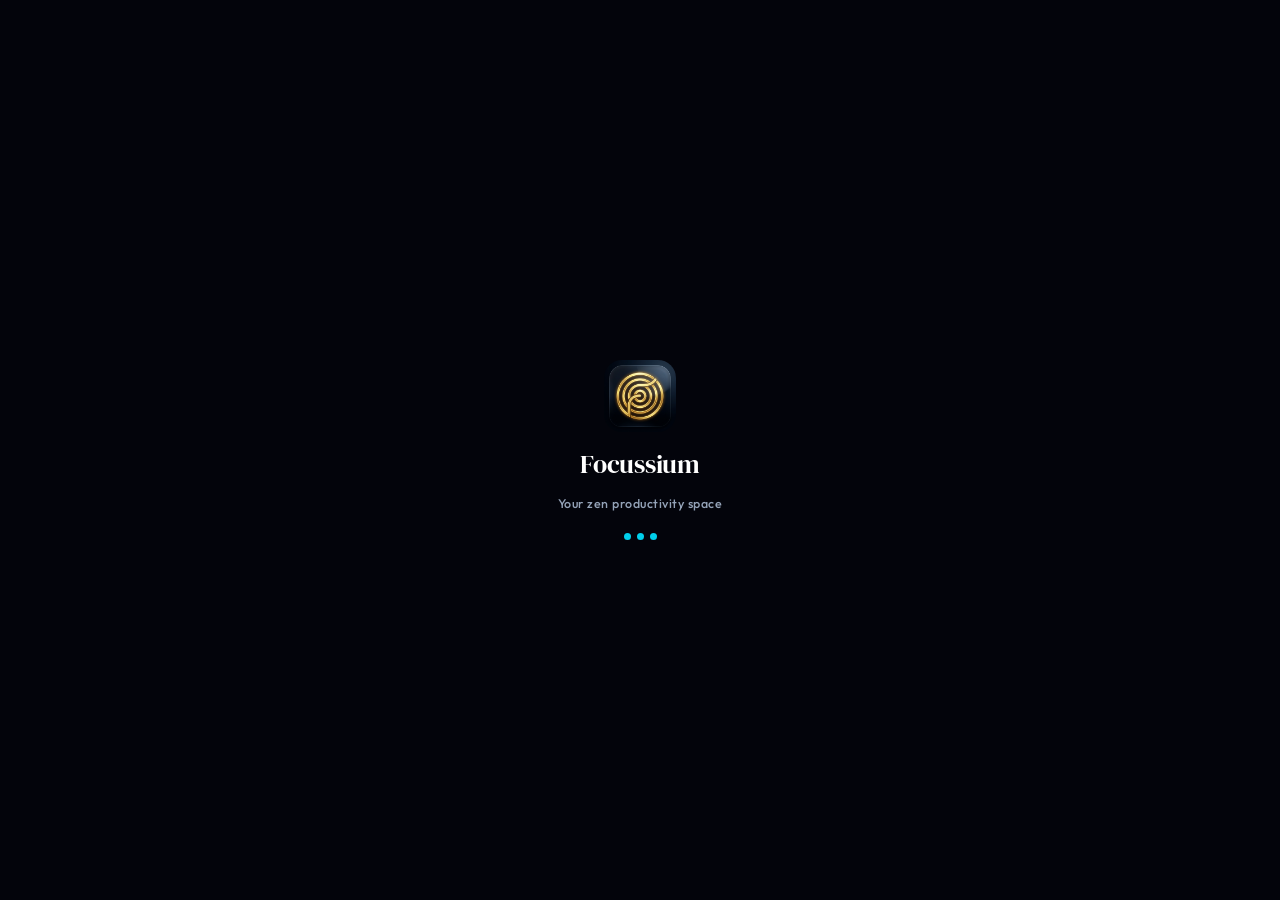
==== commit 9d1f4948: "fix(quotes): fix tab title encoding mojibake, remove cycle quote system and hint, make quotes small " ====
--- a/index.html
+++ b/index.html
@@ -4,10 +4,10 @@
 <head>
     <meta charset="UTF-8">
     <meta name="viewport" content="width=device-width,initial-scale=1,viewport-fit=cover,user-scalable=yes">
-    <meta name="description" content="Focussium 3.0 Ã¢â‚¬â€ High-contrast offline-first productivity PWA. Deep focus timer, tasks, brain dump, habits tracker & vibe analytics.">
+    <meta name="description" content="Focussium 3.0 - High-contrast offline-first productivity PWA. Deep focus timer, tasks, brain dump, habits tracker and vibe analytics.">
     <meta name="keywords" content="productivity, pomodoro, focus timer, task manager, PWA, offline, habits">
     <meta name="color-scheme" content="dark light">
-    <title>Focussium Ã¢â‚¬â€ Deep Focus Productivity & Habits PWA</title>
+    <title>Focussium - Deep Focus Productivity & Habits PWA</title>
 
     <!-- Localhost live dev cache unregister -->
     <script>
@@ -61,24 +61,24 @@
     <link rel="preconnect" href="https://fonts.gstatic.com" crossorigin>
     <link href="https://fonts.googleapis.com/css2?family=DM+Serif+Display:ital@0;1&family=Outfit:wght@300;400;500;600;700;800&display=swap" rel="stylesheet">
 
-    <!-- CSS Ã¢â‚¬â€ modular (tokens first, then reset, then layout) -->
-    <link rel="stylesheet" href="css/tokens.css?v=342">
-    <link rel="stylesheet" href="css/reset.css?v=342">
-    <link rel="stylesheet" href="css/animations.css?v=342">
-    <link rel="stylesheet" href="css/layout.css?v=342">
-    <link rel="stylesheet" href="css/components.css?v=342">
-    <link rel="stylesheet" href="css/pages.css?v=342">
-    <link rel="stylesheet" href="css/modals.css?v=342">
-    <link rel="stylesheet" href="css/timer.css?v=342">
-    <link rel="stylesheet" href="css/charts.css?v=342">
-    <link rel="stylesheet" href="css/games.css?v=342">
-    <link rel="stylesheet" href="css/vibe-revamp.css?v=342">
+    <!-- CSS - modular (tokens first, then reset, then layout) -->
+    <link rel="stylesheet" href="css/tokens.css?v=347">
+    <link rel="stylesheet" href="css/reset.css?v=347">
+    <link rel="stylesheet" href="css/animations.css?v=347">
+    <link rel="stylesheet" href="css/layout.css?v=347">
+    <link rel="stylesheet" href="css/components.css?v=347">
+    <link rel="stylesheet" href="css/pages.css?v=347">
+    <link rel="stylesheet" href="css/modals.css?v=347">
+    <link rel="stylesheet" href="css/timer.css?v=347">
+    <link rel="stylesheet" href="css/charts.css?v=347">
+    <link rel="stylesheet" href="css/games.css?v=347">
+    <link rel="stylesheet" href="css/vibe-revamp.css?v=347">
 </head>
 
 <body>
 
 
-    <!-- Ã¢â€â‚¬Ã¢â€â‚¬ Loading Screen Ã¢â€â‚¬Ã¢â€â‚¬ -->
+    <!-- Loading Screen -->
     <div class="ld-scr" id="loadingScreen">
         <img class="ld-logo" src="icon-512.png" alt="Focussium Logo">
         <div class="ld-title">Focussium</div>
@@ -86,7 +86,7 @@
         <div class="ld-dots"><span></span><span></span><span></span></div>
     </div>
 
-    <!-- Ã¢â€â‚¬Ã¢â€â‚¬ Login Screen Ã¢â€â‚¬Ã¢â€â‚¬ -->
+    <!-- Login Screen -->
     <div class="login-screen" id="loginScreen">
         <div class="login-card">
             <div class="login-badge-header">
@@ -112,7 +112,7 @@
         </div>
     </div>
 
-    <!-- Ã¢â€â‚¬Ã¢â€â‚¬ Onboarding Ã¢â€â‚¬Ã¢â€â‚¬ -->
+    <!-- Onboarding -->
     <div class="onboard-screen" id="onboardScreen">
         <div class="onboard-card">
             <div class="onboard-step active" data-step="0">
@@ -128,7 +128,7 @@
                     <span class="feat-pill"><span class="pill-icon" id="onboardFeat3"></span> Habits</span>
                     <span class="feat-pill"><span class="pill-icon" id="onboardFeat4"></span> Vibe Analytics</span>
                 </div>
-                <button class="onboard-btn primary" data-action="onboard-next">Begin Setup Ã¢â€ â€™</button>
+                <button class="onboard-btn primary" data-action="onboard-next">Begin Setup &rarr;</button>
             </div>
 
             <div class="onboard-step" data-step="1">
@@ -179,7 +179,7 @@
         </div>
     </div>
 
-    <!-- Ã¢â€¢ÂÃ¢â€¢ÂÃ¢â€¢ÂÃ¢â€¢ÂÃ¢â€¢ÂÃ¢â€¢ÂÃ¢â€¢ÂÃ¢â€¢ÂÃ¢â€¢ÂÃ¢â€¢ÂÃ¢â€¢ÂÃ¢â€¢ÂÃ¢â€¢ÂÃ¢â€¢ÂÃ¢â€¢ÂÃ¢â€¢ÂÃ¢â€¢ÂÃ¢â€¢ÂÃ¢â€¢ÂÃ¢â€¢ÂÃ¢â€¢ÂÃ¢â€¢Â MAIN APP Ã¢â€¢ÂÃ¢â€¢ÂÃ¢â€¢ÂÃ¢â€¢ÂÃ¢â€¢ÂÃ¢â€¢ÂÃ¢â€¢ÂÃ¢â€¢ÂÃ¢â€¢ÂÃ¢â€¢ÂÃ¢â€¢ÂÃ¢â€¢ÂÃ¢â€¢ÂÃ¢â€¢ÂÃ¢â€¢ÂÃ¢â€¢ÂÃ¢â€¢ÂÃ¢â€¢ÂÃ¢â€¢ÂÃ¢â€¢ÂÃ¢â€¢ÂÃ¢â€¢Â -->
+    <!-- MAIN APP -->
     <div class="app" id="app">
         <div class="sync-indicator" id="syncIndicator" title="Sync status"></div>
 
@@ -216,7 +216,7 @@
         <!-- Content -->
         <main class="content">
 
-            <!-- Ã¢â€â‚¬Ã¢â€â‚¬ HOME Ã¢â€â‚¬Ã¢â€â‚¬ -->
+            <!-- HOME -->
             <section class="page active" data-page="home">
                 <div class="page-header">
                     <span class="page-icon" id="pageIconHome"></span>
@@ -224,15 +224,14 @@
                 </div>
 
                 <!-- Quote & AI Insights -->
-                <div class="daily-quote-card" id="dailyQuoteCard" style="display:none;" data-action="quote-next" title="Tap to cycle quote or AI insight">
+                <div class="daily-quote-card" id="dailyQuoteCard" style="display:none;">
                     <div class="quote-sparkle" id="quoteSparkleIcon"></div>
                     <div class="quote-content">
                         <div class="quote-meta-row">
-                            <span class="quote-badge" id="quoteTag">Wisdom âœ¦</span>
-                            <span class="quote-tap-hint">Tap to cycle âœ¦</span>
+                            <span class="quote-badge" id="quoteTag">Wisdom</span>
                         </div>
                         <p class="quote-text" id="dailyQuoteText">"Loading your zen space..."</p>
-                        <p class="quote-author" id="dailyQuoteAuthor">â€” Focussium</p>
+                        <p class="quote-author" id="dailyQuoteAuthor">- Focussium</p>
                     </div>
                 </div>
 
@@ -328,7 +327,7 @@
                 <div class="tasks-container" id="homeTasksPreview"></div>
             </section>
 
-            <!-- Ã¢â€â‚¬Ã¢â€â‚¬ TASKS Ã¢â€â‚¬Ã¢â€â‚¬ -->
+            <!-- TASKS -->
             <section class="page" data-page="tasks">
                 <div class="page-header">
                     <span class="page-icon" id="pageIconTasks"></span>
@@ -343,7 +342,7 @@
                 <div class="tasks-container" id="tasksContainer"></div>
             </section>
 
-            <!-- Ã¢â€â‚¬Ã¢â€â‚¬ BRAIN DUMP Ã¢â€â‚¬Ã¢â€â‚¬ -->
+            <!-- BRAIN DUMP -->
             <section class="page" data-page="dump">
                 <div class="page-header">
                     <span class="page-icon" id="pageIconDump"></span>
@@ -372,7 +371,7 @@
                 </div>
             </section>
 
-            <!-- Ã¢â€â‚¬Ã¢â€â‚¬ HABITS (v3.0 new page) Ã¢â€â‚¬Ã¢â€â‚¬ -->
+            <!-- HABITS (v3.0 new page) -->
             <section class="page" data-page="habits">
                 <div class="page-header">
                     <span class="page-icon" id="pageIconHabits"></span>
@@ -381,7 +380,7 @@
                 <div id="habitsContainer"></div>
             </section>
 
-            <!-- Ã¢â€â‚¬Ã¢â€â‚¬ FOCUS Ã¢â€â‚¬Ã¢â€â‚¬ -->
+            <!-- FOCUS -->
             <section class="page" data-page="focus">
                 <div class="page-header">
                     <span class="page-icon" id="pageIconFocus"></span>
@@ -426,7 +425,7 @@
                         <div class="pomo-live-insight" id="pomoLiveInsight"></div>
                     </div>
 
-                    <!-- Focus Mode button Ã¢â‚¬â€ inline, no scroll needed -->
+                    <!-- Focus Mode button - inline, no scroll needed -->
                     <button class="pomo-focus-mode-btn" data-action="pomo-fullscreen" id="pomoFocusModeBtn" title="Enter Focus Mode">
                         <svg width="14" height="14" viewBox="0 0 24 24" fill="none" stroke="currentColor" stroke-width="2.2" stroke-linecap="round" stroke-linejoin="round"><path d="M8 3H5a2 2 0 0 0-2 2v3"/><path d="M21 8V5a2 2 0 0 0-2-2h-3"/><path d="M3 16v3a2 2 0 0 0 2 2h3"/><path d="M16 21h3a2 2 0 0 0 2-2v-3"/></svg>
                         Focus Mode
@@ -453,7 +452,7 @@
                 </div>
             </section>
 
-            <!-- Ã¢â€â‚¬Ã¢â€â‚¬ REPORT Ã¢â€â‚¬Ã¢â€â‚¬ -->
+            <!-- REPORT -->
             <section class="page" data-page="report">
                 <div class="page-header">
                     <span class="page-icon" id="pageIconReport"></span>
@@ -616,7 +615,7 @@
                 </button>
             </section>
 
-            <!-- Ã¢â€â‚¬Ã¢â€â‚¬ GAMES Ã¢â€â‚¬Ã¢â€â‚¬ -->
+            <!-- GAMES -->
             <section class="page" data-page="games">
                 <div class="page-header">
                     <span class="page-icon" id="pageIconGames"></span>
@@ -628,7 +627,7 @@
 
         </main>
 
-        <!-- Ã¢â€â‚¬Ã¢â€â‚¬ Bottom Nav Ã¢â€â‚¬Ã¢â€â‚¬ -->
+        <!-- Bottom Nav -->
         <nav class="bottom-nav" role="navigation" aria-label="Main navigation">
             <button class="nav-item active" data-page="home"   data-action="nav-go" aria-label="Home">
                 <span class="nav-icon" id="navIconHome"></span>
@@ -695,7 +694,7 @@
         </button>
     </div>
 
-    <!-- Ã¢â€¢ÂÃ¢â€¢Â MODALS Ã¢â€¢ÂÃ¢â€¢Â -->
+    <!-- MODALS -->
 
     <!-- Add/Edit Task -->
     <div class="modal" id="addTaskModal" role="dialog" aria-modal="true" aria-label="Task editor">
@@ -866,7 +865,7 @@
                 <div class="settings-row">
                     <div class="settings-row-left"><div class="settings-row-text"><h4>Focus Duration</h4><p>Minutes per session</p></div></div>
                     <div class="stepper">
-                        <button class="stepper-btn" data-action="settings-adjust" data-key="focusDur" data-delta="-5">Ã¢Ë†â€™</button>
+                        <button class="stepper-btn" data-action="settings-adjust" data-key="focusDur" data-delta="-5">&minus;</button>
                         <span class="stepper-value" id="focusDurValue">25</span>
                         <span class="stepper-unit">min</span>
                         <button class="stepper-btn" data-action="settings-adjust" data-key="focusDur" data-delta="5">+</button>
@@ -875,7 +874,7 @@
                 <div class="settings-row">
                     <div class="settings-row-left"><div class="settings-row-text"><h4>Short Break</h4><p>Rest between sessions</p></div></div>
                     <div class="stepper">
-                        <button class="stepper-btn" data-action="settings-adjust" data-key="breakDur" data-delta="-1">Ã¢Ë†â€™</button>
+                        <button class="stepper-btn" data-action="settings-adjust" data-key="breakDur" data-delta="-1">&minus;</button>
                         <span class="stepper-value" id="breakDurValue">5</span>
                         <span class="stepper-unit">min</span>
                         <button class="stepper-btn" data-action="settings-adjust" data-key="breakDur" data-delta="1">+</button>
@@ -884,7 +883,7 @@
                 <div class="settings-row">
                     <div class="settings-row-left"><div class="settings-row-text"><h4>Long Break</h4><p>After completing a set</p></div></div>
                     <div class="stepper">
-                        <button class="stepper-btn" data-action="settings-adjust" data-key="longDur" data-delta="-5">Ã¢Ë†â€™</button>
+                        <button class="stepper-btn" data-action="settings-adjust" data-key="longDur" data-delta="-5">&minus;</button>
                         <span class="stepper-value" id="longDurValue">15</span>
                         <span class="stepper-unit">min</span>
                         <button class="stepper-btn" data-action="settings-adjust" data-key="longDur" data-delta="5">+</button>
@@ -893,7 +892,7 @@
                 <div class="settings-row">
                     <div class="settings-row-left"><div class="settings-row-text"><h4>Sessions per Set</h4><p>Before long break</p></div></div>
                     <div class="stepper">
-                        <button class="stepper-btn" data-action="settings-adjust" data-key="sessions" data-delta="-1">Ã¢Ë†â€™</button>
+                        <button class="stepper-btn" data-action="settings-adjust" data-key="sessions" data-delta="-1">&minus;</button>
                         <span class="stepper-value" id="sessionsValue">4</span>
                         <button class="stepper-btn" data-action="settings-adjust" data-key="sessions" data-delta="1">+</button>
                     </div>
@@ -905,7 +904,7 @@
                 <div class="settings-row">
                     <div class="settings-row-left">
                         <div class="settings-row-text">
-                            <h4>Email</h4><p id="userEmailDisplay">Ã¢â‚¬â€</p>
+                            <h4>Email</h4><p id="userEmailDisplay">&mdash;</p>
                         </div>
                     </div>
                 </div>
@@ -935,7 +934,7 @@
                 </div>
                 <div class="account-identity">
                     <h3 class="account-name" id="accountName">Focus Warrior</h3>
-                    <p class="account-email" id="accountEmail">Ã¢â‚¬â€</p>
+                    <p class="account-email" id="accountEmail">&mdash;</p>
                     <span class="account-rank-pill" id="accountRank">Focus Initiate</span>
                 </div>
             </div>
@@ -948,7 +947,7 @@
                 <div class="account-xp-track">
                     <div class="account-xp-bar" id="accountXpFill"></div>
                 </div>
-                <div class="account-xp-sub">Earn XP: +1 XP/min focus Ã¢â‚¬Â¢ +10 XP/task Ã¢â‚¬Â¢ +25 XP/habit day</div>
+                <div class="account-xp-sub">Earn XP: +1 XP/min focus &bull; +10 XP/task &bull; +25 XP/habit day</div>
             </div>
 
             <div class="account-stats-section">
@@ -1002,7 +1001,7 @@
                    placeholder='Task, or "dump <text>"...'
                    aria-label="Quick action input">
             <div class="cmd-footer">
-                <span class="cmd-hint">Press <strong>Enter</strong> to save Ã¢â‚¬Â¢ <strong>Esc</strong> to cancel</span>
+                <span class="cmd-hint">Press <strong>Enter</strong> to save &bull; <strong>Esc</strong> to cancel</span>
             </div>
         </div>
     </div>
@@ -1092,7 +1091,7 @@
         </div>
     </div>
 
-    <!-- Ã¢â€¢ÂÃ¢â€¢Â SCRIPTS (load order matters) Ã¢â€¢ÂÃ¢â€¢Â -->
+    <!-- SCRIPTS (load order matters) -->
 
     <!-- Firebase -->
     <script src="https://www.gstatic.com/firebasejs/10.12.2/firebase-app-compat.js"></script>
@@ -1103,38 +1102,38 @@
     <script src="https://cdnjs.cloudflare.com/ajax/libs/jspdf/2.5.1/jspdf.umd.min.js" crossorigin="anonymous"></script>
 
     <!-- Core utilities (no dependencies) -->
-    <script src="js/icons.js?v=346"></script>
-    <script src="js/sounds.js?v=346"></script>
-    <script src="js/firebase-config.js?v=346"></script>
-    <script src="js/config.js?v=346"></script>
-    <script src="js/state.js?v=346"></script>
-    <script src="js/utils.js?v=346"></script>
-    <script src="js/storage.js?v=346"></script>
-    <script src="js/theme.js?v=346"></script>
-    <script src="js/toast.js?v=346"></script>
+    <script src="js/icons.js?v=347"></script>
+    <script src="js/sounds.js?v=347"></script>
+    <script src="js/firebase-config.js?v=347"></script>
+    <script src="js/config.js?v=347"></script>
+    <script src="js/state.js?v=347"></script>
+    <script src="js/utils.js?v=347"></script>
+    <script src="js/storage.js?v=347"></script>
+    <script src="js/theme.js?v=347"></script>
+    <script src="js/toast.js?v=347"></script>
 
     <!-- Features (depend on core) -->
-    <script src="js/auth.js?v=346"></script>
-    <script src="js/router.js?v=346"></script>
-    <script src="js/clock.js?v=346"></script>
-    <script src="js/confetti.js?v=346"></script>
-    <script src="js/quotes.js?v=346"></script>
-    <script src="js/level.js?v=346"></script>
-    <script src="js/tasks.js?v=346"></script>
-    <script src="js/dump.js?v=346"></script>
-    <script src="js/pomo.js?v=346"></script>
-    <script src="js/habits.js?v=346"></script>
-    <script src="js/home.js?v=346"></script>
-    <script src="js/report.js?v=346"></script>
-    <script src="js/account.js?v=346"></script>
-    <script src="js/settings.js?v=346"></script>
-    <script src="js/onboard.js?v=346"></script>
-    <script src="js/command-glass.js?v=346"></script>
-    <script src="js/games.js?v=346"></script>
-    <script src="js/smooth-scroll.js?v=346"></script>
-
-    <!-- Boot (last â€” all modules must be defined first) -->
-    <script src="js/app.js?v=346"></script>
+    <script src="js/auth.js?v=347"></script>
+    <script src="js/router.js?v=347"></script>
+    <script src="js/clock.js?v=347"></script>
+    <script src="js/confetti.js?v=347"></script>
+    <script src="js/quotes.js?v=347"></script>
+    <script src="js/level.js?v=347"></script>
+    <script src="js/tasks.js?v=347"></script>
+    <script src="js/dump.js?v=347"></script>
+    <script src="js/pomo.js?v=347"></script>
+    <script src="js/habits.js?v=347"></script>
+    <script src="js/home.js?v=347"></script>
+    <script src="js/report.js?v=347"></script>
+    <script src="js/account.js?v=347"></script>
+    <script src="js/settings.js?v=347"></script>
+    <script src="js/onboard.js?v=347"></script>
+    <script src="js/command-glass.js?v=347"></script>
+    <script src="js/games.js?v=347"></script>
+    <script src="js/smooth-scroll.js?v=347"></script>
+
+    <!-- Boot (last - all modules must be defined first) -->
+    <script src="js/app.js?v=347"></script>
 
     <!-- Global data-action event bus (replaces all inline onclick) -->
     <script>
@@ -1143,26 +1142,25 @@
         if (!el) return;
         const action = el.dataset.action;
 
-        /* â”€â”€ Navigation â”€â”€ */
+        /* Navigation */
         if (action === 'nav-go')       { Nav.go(el.dataset.page); return; }
         if (action === 'nav-dump')     { Nav.go('dump'); return; }
         if (action === 'nav-tasks')    { Nav.go('tasks'); return; }
         if (action === 'nav-habits')   { Nav.go('habits'); return; }
         if (action === 'nav-report')   { Nav.go('report'); return; }
-        if (action === 'quote-next')   { Quotes.next(); return; }
-
-        /* Ã¢â€â‚¬Ã¢â€â‚¬ Auth Ã¢â€â‚¬Ã¢â€â‚¬ */
+
+        /* Auth */
         if (action === 'auth-google')  { Auth.signInGoogle(); return; }
         if (action === 'auth-signout') { Auth.signOut(); return; }
 
-        /* Ã¢â€â‚¬Ã¢â€â‚¬ Account modal Ã¢â€â‚¬Ã¢â€â‚¬ */
+        /* Account modal */
         if (action === 'open-account')  { Account.open(); return; }
         if (action === 'account-close') { Account.close(); return; }
         if (action === 'account-export') { Account.exportData(); return; }
         if (action === 'account-sign-out') { Auth.signOut(); Account.close(); return; }
         if (action === 'account-sign-in')  { Auth.signInGoogle(); return; }
 
-        /* Ã¢â€â‚¬Ã¢â€â‚¬ Settings Ã¢â€â‚¬Ã¢â€â‚¬ */
+        /* Settings */
         if (action === 'open-settings')             { Settings.open(); return; }
         if (action === 'settings-close')             { Settings.close(); return; }
         if (action === 'settings-theme')             { Settings.setTheme(el.dataset.theme); return; }
@@ -1173,26 +1171,26 @@
             Settings.adjust(el.dataset.key, parseInt(el.dataset.delta, 10)); return;
         }
 
-        /* Ã¢â€â‚¬Ã¢â€â‚¬ Onboarding Ã¢â€â‚¬Ã¢â€â‚¬ */
+        /* Onboarding */
         if (action === 'onboard-next')  { Onboard.next(); return; }
         if (action === 'onboard-done')  { Onboard.done(); return; }
         if (action === 'onboard-theme') { Onboard.setTheme(el.dataset.theme); return; }
 
-        /* Ã¢â€â‚¬Ã¢â€â‚¬ Tasks Ã¢â€â‚¬Ã¢â€â‚¬ */
+        /* Tasks */
         if (action === 'tasks-create-list')       { Tasks.createList(); return; }
         if (action === 'tasks-open-add')          { Tasks.openAddModal(); return; }
         if (action === 'tasks-submit')            { Tasks.submitTask(); return; }
         if (action === 'tasks-delete-from-modal') { Tasks.deleteFromModal(); return; }
         if (action === 'tasks-add-subtask')       { Tasks.addTempSubtask(); return; }
 
-        /* Ã¢â€â‚¬Ã¢â€â‚¬ Habits Ã¢â€â‚¬Ã¢â€â‚¬ */
-        /* Habits actions handled exclusively in js/habits.js */
-
-        /* Ã¢â€â‚¬Ã¢â€â‚¬ Dump Ã¢â€â‚¬Ã¢â€â‚¬ */
+        /* Habits */
+        /* Habits */
+
+        /* Dump */
         if (action === 'dump-add')   { Dump.add(); return; }
         if (action === 'log-mood')   { Dump.logMood(el.dataset.mood); return; }
 
-        /* Ã¢â€â‚¬Ã¢â€â‚¬ Pomo Ã¢â€â‚¬Ã¢â€â‚¬ */
+        /* Pomo */
         if (action === 'pomo-mode')            { Pomo.setMode(el.dataset.mode); return; }
         if (action === 'pomo-toggle')          { Pomo.toggle(); return; }
         if (action === 'pomo-reset')           { Pomo.reset(); return; }
@@ -1201,7 +1199,7 @@
         if (action === 'pomo-exit-fullscreen') { Pomo.exitFullscreen(); return; }
         if (action === 'pomo-ambient')         { Pomo.setAmbient(el.dataset.sound); return; }
 
-        /* Ã¢â€â‚¬Ã¢â€â‚¬ Report & Export Studio Ã¢â€â‚¬Ã¢â€â‚¬ */
+        /* Report & Export Studio */
         if (action === 'report-mode')           { Report.setMode(el.dataset.mode); return; }
         if (action === 'report-week')           { Report.changeWeek(parseInt(el.dataset.dir, 10)); return; }
         if (action === 'report-month')          { Report.changeMonth(parseInt(el.dataset.dir, 10)); return; }
@@ -1213,13 +1211,13 @@
         if (action === 'export-download-pdf')   { Report.downloadPDF(); return; }
         if (action === 'export-copy-clipboard') { Report.copyImage(); return; }
 
-        /* Ã¢â€â‚¬Ã¢â€â‚¬ Level Ã¢â€â‚¬Ã¢â€â‚¬ */
+        /* Level */
         if (action === 'level-claim') { Level.claimVibe(); return; }
 
-        /* Ã¢â€â‚¬Ã¢â€â‚¬ Command Glass Ã¢â€â‚¬Ã¢â€â‚¬ */
+        /* Command Glass */
         if (action === 'cmdglass-close') { CommandGlass.close(); return; }
 
-        /* Ã¢â€â‚¬Ã¢â€â‚¬ Modal backdrop close Ã¢â€â‚¬Ã¢â€â‚¬ */
+        /* Modal backdrop close */
         if (action === 'modal-close') {
             document.getElementById(el.dataset.modal)?.classList.remove('on');
             Sound.close();
@@ -1235,7 +1233,7 @@
         }
     });
 
-    /* Ã¢â€â‚¬Ã¢â€â‚¬ Ambient volume slider (input not click) Ã¢â€â‚¬Ã¢â€â‚¬ */
+    /* Ambient volume slider */
     document.addEventListener('input', (e) => {
         if (e.target.dataset.action === 'pomo-ambient-vol') {
             e.target.style.setProperty('--val', e.target.value + '%');
@@ -1243,7 +1241,7 @@
         }
     });
 
-    /* Ã¢â€â‚¬Ã¢â€â‚¬ File inputs (change event) Ã¢â€â‚¬Ã¢â€â‚¬ */
+    /* File inputs */
     document.addEventListener('change', (e) => {
         if (e.target.id === 'avatarFileInput' || e.target.dataset.action === 'settings-avatar-upload') {
             Settings.handleAvatarUpload(e);
--- a/css/pages.css
+++ b/css/pages.css
@@ -7,28 +7,15 @@
 .daily-quote-card {
     background: var(--bg2);
     border: 1px solid var(--bd);
-    border-radius: 16px;
-    padding: 12px 16px;
-    margin-bottom: 14px;
-    display: flex;
-    gap: 12px;
+    border-radius: 10px;
+    padding: 7px 12px;
+    margin-bottom: 10px;
+    display: flex;
+    gap: 9px;
     align-items: flex-start;
     box-shadow: var(--shadow-xs);
     animation: fadeIn .4s ease backwards;
-    cursor: pointer;
     user-select: none;
-    -webkit-tap-highlight-color: transparent;
-    transition: transform .18s ease, border-color .2s ease, box-shadow .2s ease, background .2s ease;
-}
-
-.daily-quote-card:active {
-    transform: scale(0.985);
-    background: var(--bg3);
-}
-
-.daily-quote-card:hover {
-    border-color: rgba(var(--acr), 0.35);
-    box-shadow: 0 4px 16px rgba(0,0,0,0.18);
 }
 
 .quote-sparkle {
@@ -36,12 +23,12 @@
     color: var(--ac);
     display: flex;
     align-items: center;
-    margin-top: 2px;
+    margin-top: 1px;
 }
 
 .quote-sparkle svg {
-    width: 14px;
-    height: 14px;
+    width: 11px;
+    height: 11px;
 }
 
 .quote-content {
@@ -52,59 +39,36 @@
 .quote-meta-row {
     display: flex;
     align-items: center;
-    justify-content: space-between;
-    margin-bottom: 5px;
+    margin-bottom: 2px;
 }
 
 .quote-badge {
-    font-size: 0.60rem;
-    font-weight: 800;
-    letter-spacing: 0.06em;
+    font-size: 0.50rem;
+    font-weight: 700;
+    letter-spacing: 0.05em;
     text-transform: uppercase;
-    padding: 2px 7px;
-    border-radius: 6px;
+    padding: 1px 5px;
+    border-radius: 4px;
     background: rgba(var(--acr), 0.12);
     color: var(--ac);
     display: inline-flex;
     align-items: center;
-    gap: 4px;
-}
-
-.quote-tap-hint {
-    font-size: 0.58rem;
-    font-weight: 600;
-    color: var(--tx4);
-    opacity: 0.7;
-    letter-spacing: 0.02em;
-    transition: opacity .2s;
-}
-
-.daily-quote-card:hover .quote-tap-hint {
-    opacity: 1;
-    color: var(--ac);
 }
 
 .quote-text {
-    font-size: .80rem;
-    font-weight: 600;
-    color: var(--tx1);
-    line-height: 1.45;
-    margin: 0 0 3px;
+    font-size: .70rem;
+    font-weight: 500;
+    color: var(--tx2);
+    line-height: 1.35;
+    margin: 0 0 2px;
     font-style: italic;
-    transition: opacity .16s ease, transform .16s ease;
 }
 
 .quote-author {
-    font-size: .66rem;
-    color: var(--tx3);
-    font-weight: 600;
+    font-size: .58rem;
+    color: var(--tx3);
+    font-weight: 500;
     margin: 0;
-    transition: opacity .16s ease, transform .16s ease;
-}
-
-.quote-fade-out {
-    opacity: 0;
-    transform: translateY(2px);
 }
 
 /* ── Home habits preview ── */
